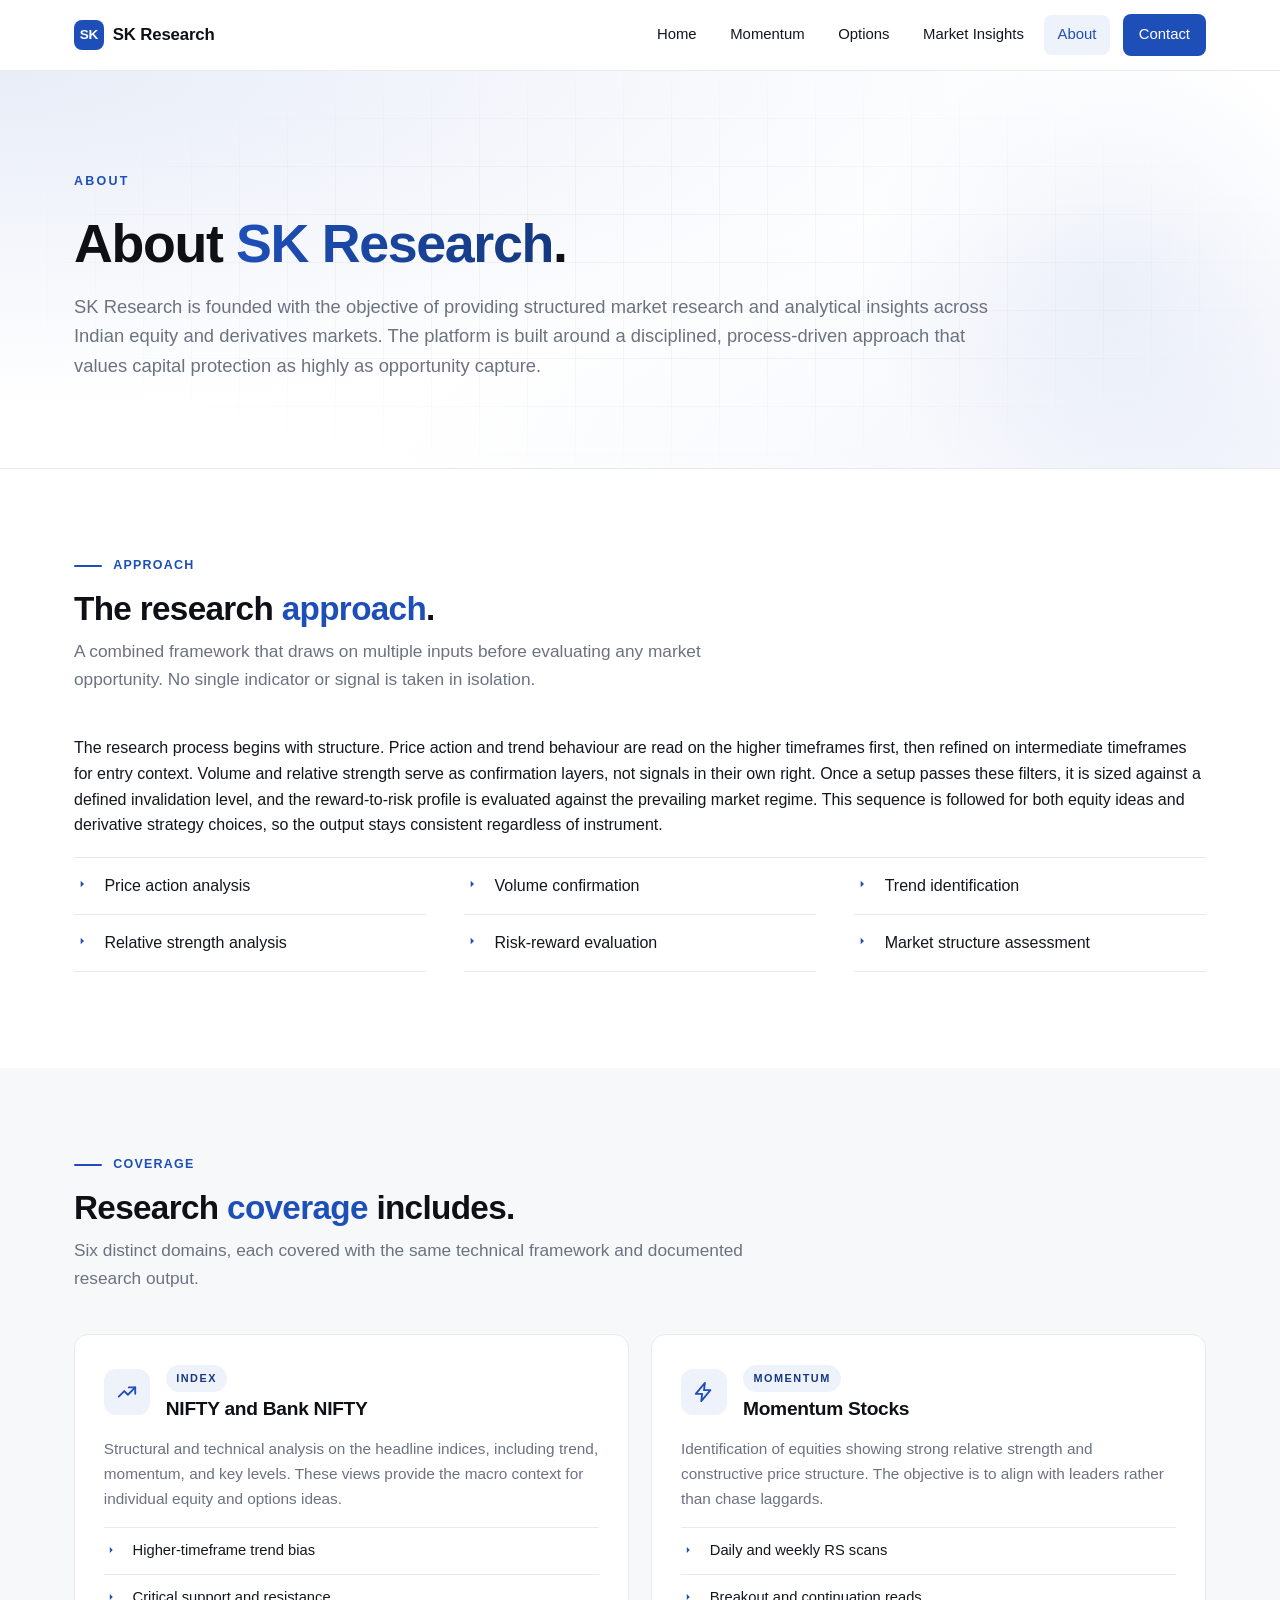
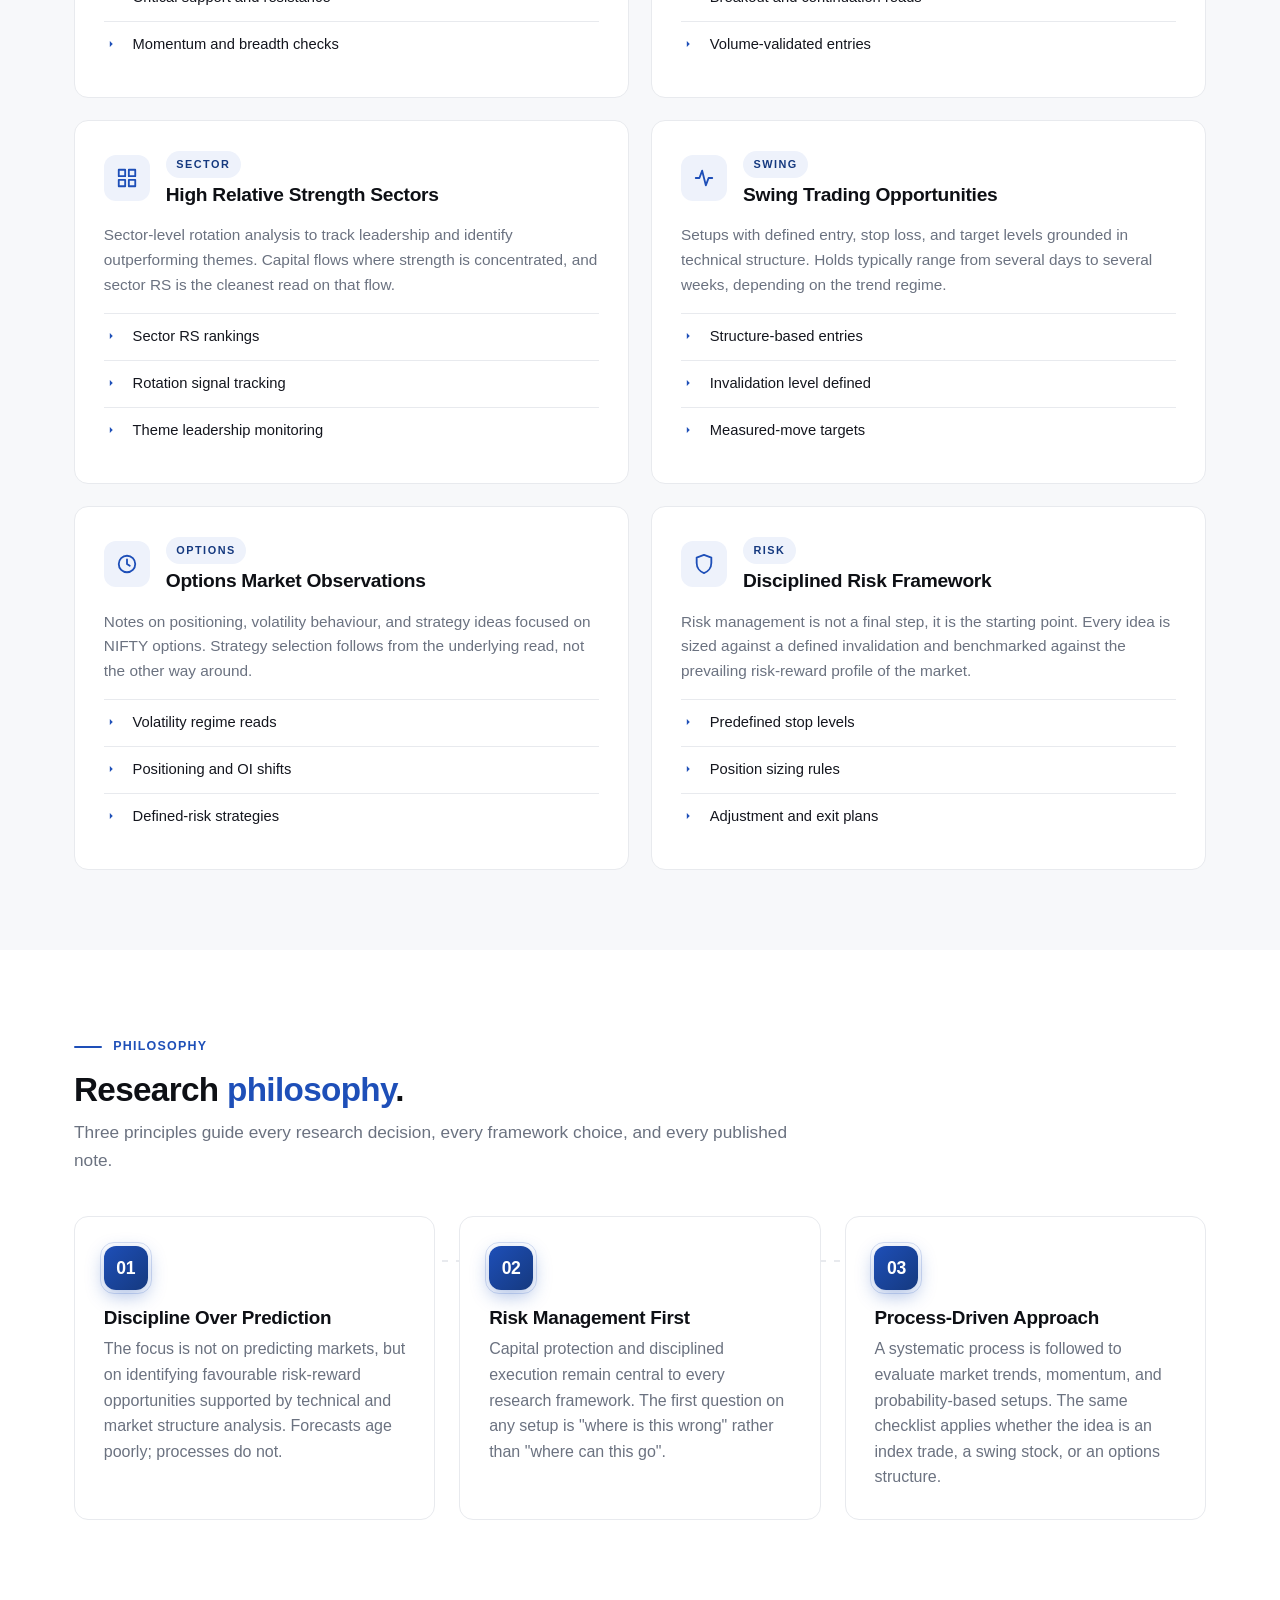
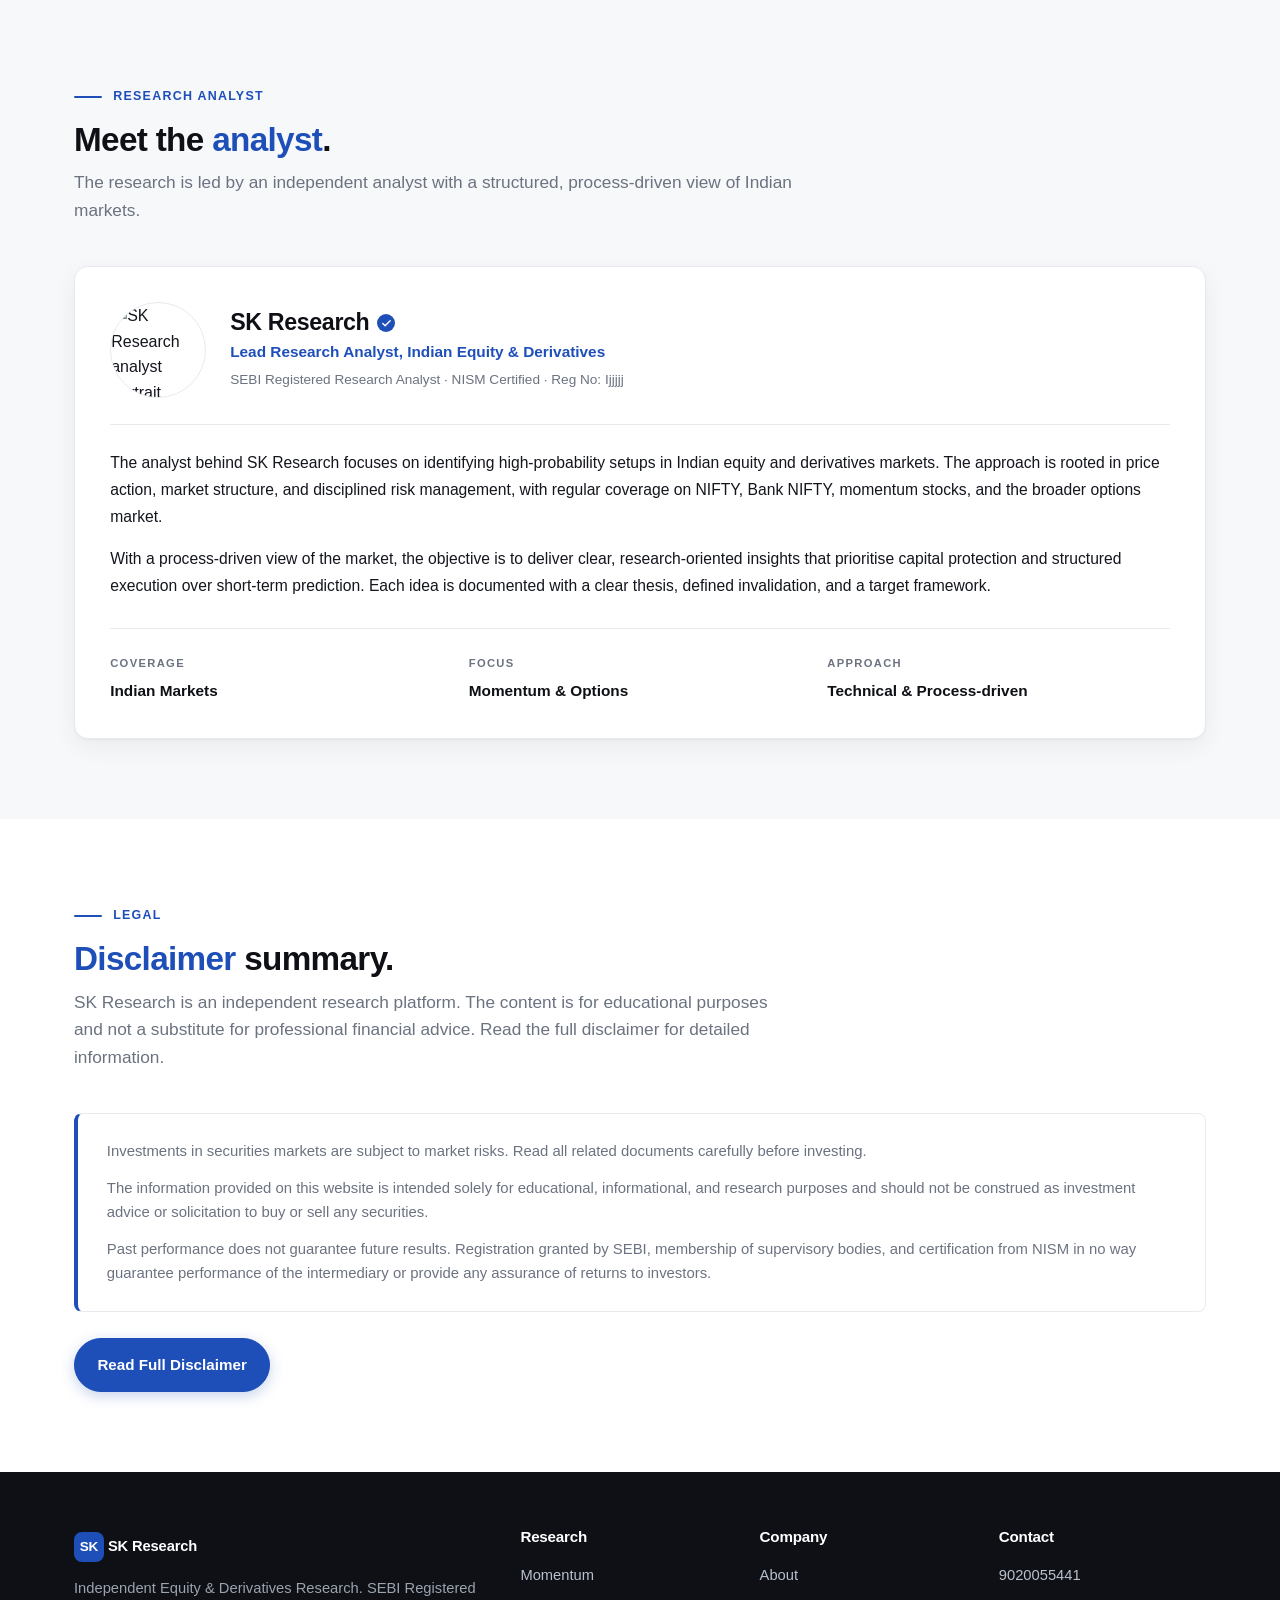
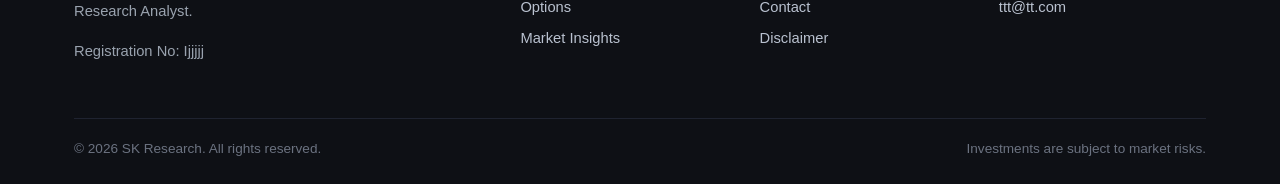
==== about/index.html @ 1b0eecc4 "skresearch" ====
<!DOCTYPE html>
<html lang="en">
<head>
<meta charset="UTF-8">
<meta name="viewport" content="width=device-width, initial-scale=1.0">
<title>About | SK Research</title>
<meta name="description" content="SK Research provides structured market research and analytical insights across Indian equity and derivatives markets.">
<link rel="icon" type="image/svg+xml" href="../favicon.svg">
<link rel="stylesheet" href="../assets/css/style.css">
</head>
<body>

<header class="site-header">
  <div class="header-inner">
    <a href="../" class="brand">
      <span class="brand-mark">SK</span>
      SK Research
    </a>
    <input type="checkbox" id="nav-toggle" class="nav-toggle" aria-hidden="true">
    <label for="nav-toggle" class="nav-toggle-btn" aria-label="Toggle menu">
      <span></span><span></span><span></span>
    </label>
    <nav class="nav">
      <a href="../">Home</a>
      <a href="../momentum/">Momentum</a>
      <a href="../options/">Options</a>
      <a href="../insights/">Market Insights</a>
      <a href="./" class="active">About</a>
      <a href="../contact/" class="nav-cta">Contact</a>
    </nav>
  </div>
</header>

<section class="hero">
  <div class="container">
    <span class="eyebrow">About</span>
    <h1>About <span class="accent">SK Research</span>.</h1>
    <p class="hero-lead">SK Research is founded with the objective of providing structured market research and analytical insights across Indian equity and derivatives markets. The platform is built around a disciplined, process-driven approach that values capital protection as highly as opportunity capture.</p>
  </div>
</section>

<section class="section">
  <div class="container">
    <div class="section-head">
      <span class="section-tag">Approach</span>
      <h2>The research <span class="text-blue">approach</span>.</h2>
      <p class="section-lead">A combined framework that draws on multiple inputs before evaluating any market opportunity. No single indicator or signal is taken in isolation.</p>
    </div>

    <p>The research process begins with structure. Price action and trend behaviour are read on the higher timeframes first, then refined on intermediate timeframes for entry context. Volume and relative strength serve as confirmation layers, not signals in their own right. Once a setup passes these filters, it is sized against a defined invalidation level, and the reward-to-risk profile is evaluated against the prevailing market regime. This sequence is followed for both equity ideas and derivative strategy choices, so the output stays consistent regardless of instrument.</p>

    <ul class="list-clean">
      <li>Price action analysis</li>
      <li>Volume confirmation</li>
      <li>Trend identification</li>
      <li>Relative strength analysis</li>
      <li>Risk-reward evaluation</li>
      <li>Market structure assessment</li>
    </ul>
  </div>
</section>

<section class="section soft">
  <div class="container">
    <div class="section-head">
      <span class="section-tag">Coverage</span>
      <h2>Research <span class="text-blue">coverage</span> includes.</h2>
      <p class="section-lead">Six distinct domains, each covered with the same technical framework and documented research output.</p>
    </div>

    <div class="grid cols-2">
      <div class="card data">
        <div class="card-head">
          <div class="card-icon">
          <svg xmlns="http://www.w3.org/2000/svg" viewBox="0 0 24 24" fill="none" stroke="currentColor" stroke-width="2" stroke-linecap="round" stroke-linejoin="round"><polyline points="3 17 9 11 13 15 21 7"/><polyline points="14 7 21 7 21 14"/></svg>
        </div>
          <div class="card-head-text">
            <span class="card-tag">Index</span>
            <h3>NIFTY and Bank NIFTY</h3>
          </div>
        </div>
        <p>Structural and technical analysis on the headline indices, including trend, momentum, and key levels. These views provide the macro context for individual equity and options ideas.</p>
        <ul class="card-points">
          <li>Higher-timeframe trend bias</li>
          <li>Critical support and resistance</li>
          <li>Momentum and breadth checks</li>
        </ul>
      </div>

      <div class="card data">
        <div class="card-head">
          <div class="card-icon">
          <svg xmlns="http://www.w3.org/2000/svg" viewBox="0 0 24 24" fill="none" stroke="currentColor" stroke-width="2" stroke-linecap="round" stroke-linejoin="round"><path d="M13 2 3 14h7l-1 8 10-12h-7z"/></svg>
        </div>
          <div class="card-head-text">
            <span class="card-tag">Momentum</span>
            <h3>Momentum Stocks</h3>
          </div>
        </div>
        <p>Identification of equities showing strong relative strength and constructive price structure. The objective is to align with leaders rather than chase laggards.</p>
        <ul class="card-points">
          <li>Daily and weekly RS scans</li>
          <li>Breakout and continuation reads</li>
          <li>Volume-validated entries</li>
        </ul>
      </div>

      <div class="card data">
        <div class="card-head">
          <div class="card-icon">
          <svg xmlns="http://www.w3.org/2000/svg" viewBox="0 0 24 24" fill="none" stroke="currentColor" stroke-width="2" stroke-linecap="round" stroke-linejoin="round"><rect x="3" y="3" width="7" height="7"/><rect x="14" y="3" width="7" height="7"/><rect x="14" y="14" width="7" height="7"/><rect x="3" y="14" width="7" height="7"/></svg>
        </div>
          <div class="card-head-text">
            <span class="card-tag">Sector</span>
            <h3>High Relative Strength Sectors</h3>
          </div>
        </div>
        <p>Sector-level rotation analysis to track leadership and identify outperforming themes. Capital flows where strength is concentrated, and sector RS is the cleanest read on that flow.</p>
        <ul class="card-points">
          <li>Sector RS rankings</li>
          <li>Rotation signal tracking</li>
          <li>Theme leadership monitoring</li>
        </ul>
      </div>

      <div class="card data">
        <div class="card-head">
          <div class="card-icon">
          <svg xmlns="http://www.w3.org/2000/svg" viewBox="0 0 24 24" fill="none" stroke="currentColor" stroke-width="2" stroke-linecap="round" stroke-linejoin="round"><path d="M3 12h4l3-8 4 16 3-8h4"/></svg>
        </div>
          <div class="card-head-text">
            <span class="card-tag">Swing</span>
            <h3>Swing Trading Opportunities</h3>
          </div>
        </div>
        <p>Setups with defined entry, stop loss, and target levels grounded in technical structure. Holds typically range from several days to several weeks, depending on the trend regime.</p>
        <ul class="card-points">
          <li>Structure-based entries</li>
          <li>Invalidation level defined</li>
          <li>Measured-move targets</li>
        </ul>
      </div>

      <div class="card data">
        <div class="card-head">
          <div class="card-icon">
          <svg xmlns="http://www.w3.org/2000/svg" viewBox="0 0 24 24" fill="none" stroke="currentColor" stroke-width="2" stroke-linecap="round" stroke-linejoin="round"><circle cx="12" cy="12" r="9"/><path d="M12 7v5l3 2"/></svg>
        </div>
          <div class="card-head-text">
            <span class="card-tag">Options</span>
            <h3>Options Market Observations</h3>
          </div>
        </div>
        <p>Notes on positioning, volatility behaviour, and strategy ideas focused on NIFTY options. Strategy selection follows from the underlying read, not the other way around.</p>
        <ul class="card-points">
          <li>Volatility regime reads</li>
          <li>Positioning and OI shifts</li>
          <li>Defined-risk strategies</li>
        </ul>
      </div>

      <div class="card data">
        <div class="card-head">
          <div class="card-icon">
          <svg xmlns="http://www.w3.org/2000/svg" viewBox="0 0 24 24" fill="none" stroke="currentColor" stroke-width="2" stroke-linecap="round" stroke-linejoin="round"><path d="M12 2 4 5v6c0 5 3.5 9.4 8 11 4.5-1.6 8-6 8-11V5z"/></svg>
        </div>
          <div class="card-head-text">
            <span class="card-tag">Risk</span>
            <h3>Disciplined Risk Framework</h3>
          </div>
        </div>
        <p>Risk management is not a final step, it is the starting point. Every idea is sized against a defined invalidation and benchmarked against the prevailing risk-reward profile of the market.</p>
        <ul class="card-points">
          <li>Predefined stop levels</li>
          <li>Position sizing rules</li>
          <li>Adjustment and exit plans</li>
        </ul>
      </div>
    </div>
  </div>
</section>

<section class="section">
  <div class="container">
    <div class="section-head">
      <span class="section-tag">Philosophy</span>
      <h2>Research <span class="text-blue">philosophy</span>.</h2>
      <p class="section-lead">Three principles guide every research decision, every framework choice, and every published note.</p>
    </div>

    <div class="steps">
      <div class="step">
        <div class="step-num">01</div>
        <h3>Discipline Over Prediction</h3>
        <p>The focus is not on predicting markets, but on identifying favourable risk-reward opportunities supported by technical and market structure analysis. Forecasts age poorly; processes do not.</p>
      </div>
      <div class="step">
        <div class="step-num">02</div>
        <h3>Risk Management First</h3>
        <p>Capital protection and disciplined execution remain central to every research framework. The first question on any setup is "where is this wrong" rather than "where can this go".</p>
      </div>
      <div class="step">
        <div class="step-num">03</div>
        <h3>Process-Driven Approach</h3>
        <p>A systematic process is followed to evaluate market trends, momentum, and probability-based setups. The same checklist applies whether the idea is an index trade, a swing stock, or an options structure.</p>
      </div>
    </div>
  </div>
</section>

<section class="section soft">
  <div class="container">
    <div class="section-head">
      <span class="section-tag">Research Analyst</span>
      <h2>Meet the <span class="text-blue">analyst</span>.</h2>
      <p class="section-lead">The research is led by an independent analyst with a structured, process-driven view of Indian markets.</p>
    </div>

    <div class="analyst-card">
      <header class="analyst-header">
        <div class="analyst-photo">
          <img src="https://images.unsplash.com/photo-1507003211169-0a1dd7228f2d?w=300&q=80&auto=format" alt="SK Research analyst portrait" loading="lazy">
        </div>
        <div class="analyst-intro">
          <div class="analyst-name">
            <h2>SK Research</h2>
            <span class="verify-check" title="SEBI Registered Research Analyst">
              <svg xmlns="http://www.w3.org/2000/svg" viewBox="0 0 24 24" fill="none" stroke="currentColor" stroke-width="3" stroke-linecap="round" stroke-linejoin="round"><polyline points="20 6 9 17 4 12"/></svg>
            </span>
          </div>
          <p class="analyst-title">Lead Research Analyst, Indian Equity &amp; Derivatives</p>
          <p class="analyst-credential">SEBI Registered Research Analyst &middot; NISM Certified &middot; Reg No: Ijjjjj</p>
        </div>
      </header>

      <div class="analyst-body">
        <p class="analyst-bio">The analyst behind SK Research focuses on identifying high-probability setups in Indian equity and derivatives markets. The approach is rooted in price action, market structure, and disciplined risk management, with regular coverage on NIFTY, Bank NIFTY, momentum stocks, and the broader options market.</p>
        <p class="analyst-bio">With a process-driven view of the market, the objective is to deliver clear, research-oriented insights that prioritise capital protection and structured execution over short-term prediction. Each idea is documented with a clear thesis, defined invalidation, and a target framework.</p>
      </div>

      <footer class="analyst-meta">
        <div class="meta-item">
          <span class="meta-label">Coverage</span>
          <span class="meta-value">Indian Markets</span>
        </div>
        <div class="meta-item">
          <span class="meta-label">Focus</span>
          <span class="meta-value">Momentum &amp; Options</span>
        </div>
        <div class="meta-item">
          <span class="meta-label">Approach</span>
          <span class="meta-value">Technical &amp; Process-driven</span>
        </div>
      </footer>
    </div>
  </div>
</section>

<section class="section">
  <div class="container">
    <div class="section-head">
      <span class="section-tag">Legal</span>
      <h2><span class="text-blue">Disclaimer</span> summary.</h2>
      <p class="section-lead">SK Research is an independent research platform. The content is for educational purposes and not a substitute for professional financial advice. Read the full disclaimer for detailed information.</p>
    </div>
    <div class="disclaimer">
      <p>Investments in securities markets are subject to market risks. Read all related documents carefully before investing.</p>
      <p>The information provided on this website is intended solely for educational, informational, and research purposes and should not be construed as investment advice or solicitation to buy or sell any securities.</p>
      <p>Past performance does not guarantee future results. Registration granted by SEBI, membership of supervisory bodies, and certification from NISM in no way guarantee performance of the intermediary or provide any assurance of returns to investors.</p>
    </div>
    <div class="btn-row">
      <a href="../disclaimer/" class="btn">Read Full Disclaimer</a>
    </div>
  </div>
</section>

<footer class="site-footer">
  <div class="container">
    <div class="footer-grid">
      <div class="footer-brand">
        <a href="../" class="brand">
          <span class="brand-mark">SK</span>
          SK Research
        </a>
        <p>Independent Equity &amp; Derivatives Research. SEBI Registered Research Analyst.</p>
        <p>Registration No: Ijjjjj</p>
      </div>
      <div>
        <h4>Research</h4>
        <a href="../momentum/">Momentum</a>
        <a href="../options/">Options</a>
        <a href="../insights/">Market Insights</a>
      </div>
      <div>
        <h4>Company</h4>
        <a href="./">About</a>
        <a href="../contact/">Contact</a>
        <a href="../disclaimer/">Disclaimer</a>
      </div>
      <div>
        <h4>Contact</h4>
        <a href="tel:9020055441">9020055441</a>
        <a href="mailto:ttt@tt.com">ttt@tt.com</a>
      </div>
    </div>
    <div class="footer-bottom">
      <span>&copy; 2026 SK Research. All rights reserved.</span>
      <span>Investments are subject to market risks.</span>
    </div>
  </div>
</footer>

</body>
</html>
---- assets/css/style.css ----
:root {
  --blue: #1e4fb8;
  --blue-dark: #15397f;
  --blue-soft: #eef2fb;
  --black: #0e1015;
  --ink: #14161e;
  --muted: #6b7280;
  --line: #e8eaee;
  --bg: #ffffff;
  --bg-soft: #f7f8fa;
  --radius: 14px;
  --radius-sm: 8px;
  --shadow: 0 1px 2px rgba(14, 16, 21, 0.04), 0 8px 24px rgba(14, 16, 21, 0.06);
  --shadow-lift: 0 1px 2px rgba(14, 16, 21, 0.06), 0 16px 40px rgba(14, 16, 21, 0.10);
  --container: 1180px;
}

* { box-sizing: border-box; }

html, body { margin: 0; padding: 0; }

body {
  font-family: "Inter", -apple-system, BlinkMacSystemFont, "Segoe UI", Roboto, Arial, sans-serif;
  font-size: 16px;
  line-height: 1.6;
  color: var(--ink);
  background: var(--bg);
  -webkit-font-smoothing: antialiased;
  text-rendering: optimizeLegibility;
  overflow-x: hidden;
}

a { color: var(--blue); text-decoration: none; }
a:hover { color: var(--blue-dark); }

img { max-width: 100%; display: block; }

h1, h2, h3, h4 {
  color: var(--black);
  font-weight: 700;
  letter-spacing: -0.015em;
  line-height: 1.2;
  margin: 0 0 0.6rem 0;
}

h1 { font-size: clamp(2rem, 4.2vw, 3.4rem); letter-spacing: -0.025em; }
h2 { font-size: clamp(1.5rem, 2.6vw, 2.1rem); letter-spacing: -0.02em; }
h3 { font-size: 1.15rem; }
p { margin: 0 0 1rem 0; color: var(--ink); }

.container {
  max-width: var(--container);
  margin: 0 auto;
  padding: 0 1.5rem;
}

.text-muted { color: var(--muted); }
.text-blue { color: var(--blue); }

/* Header */
.site-header {
  position: sticky;
  top: 0;
  z-index: 50;
  background: rgba(255, 255, 255, 0.85);
  backdrop-filter: saturate(180%) blur(12px);
  -webkit-backdrop-filter: saturate(180%) blur(12px);
  border-bottom: 1px solid var(--line);
}

.header-inner {
  display: flex;
  align-items: center;
  justify-content: space-between;
  padding: 0.9rem 1.5rem;
  max-width: var(--container);
  margin: 0 auto;
  gap: 1rem;
}

.brand {
  display: inline-flex;
  align-items: center;
  gap: 0.55rem;
  color: var(--black);
  font-weight: 700;
  font-size: 1.05rem;
  letter-spacing: -0.01em;
}

.brand-mark {
  width: 30px;
  height: 30px;
  border-radius: 8px;
  background: var(--blue);
  color: #fff;
  font-weight: 800;
  display: inline-flex;
  align-items: center;
  justify-content: center;
  font-size: 0.85rem;
}

.nav {
  display: flex;
  gap: 0.4rem;
  align-items: center;
  flex-wrap: wrap;
}

/* Mobile nav toggle (hidden on desktop) */
.nav-toggle {
  position: absolute;
  opacity: 0;
  pointer-events: none;
  width: 0;
  height: 0;
}

.nav-toggle-btn {
  display: none;
  flex-direction: column;
  justify-content: center;
  gap: 5px;
  padding: 0.55rem;
  cursor: pointer;
  border-radius: 8px;
  transition: background 0.15s ease;
}

.nav-toggle-btn:hover { background: var(--bg-soft); }

.nav-toggle-btn span {
  width: 22px;
  height: 2px;
  background: var(--black);
  border-radius: 2px;
  transition: transform 0.25s ease, opacity 0.2s ease;
  transform-origin: center;
  display: block;
}

.nav a {
  color: var(--ink);
  font-size: 0.93rem;
  font-weight: 500;
  padding: 0.5rem 0.85rem;
  border-radius: 8px;
  transition: background 0.15s ease;
}

.nav a:hover { background: var(--bg-soft); color: var(--black); }
.nav a.active { color: var(--blue); background: var(--blue-soft); }

.nav-cta {
  margin-left: 0.4rem;
  background: var(--blue) !important;
  color: #fff !important;
  padding: 0.55rem 1rem !important;
  font-weight: 600;
}
.nav-cta:hover { background: var(--blue-dark) !important; }

/* Buttons */
.btn {
  display: inline-flex;
  align-items: center;
  gap: 0.5rem;
  padding: 0.85rem 1.4rem;
  background: var(--blue);
  color: #fff;
  border-radius: 999px;
  font-weight: 600;
  font-size: 0.95rem;
  border: 1px solid var(--blue);
  transition: transform 0.12s ease, background 0.15s ease, box-shadow 0.2s ease;
  box-shadow: 0 4px 14px rgba(30, 79, 184, 0.25);
}
.btn:hover {
  background: var(--blue-dark);
  color: #fff;
  transform: translateY(-1px);
  box-shadow: 0 8px 22px rgba(30, 79, 184, 0.35);
}

.btn.ghost {
  background: transparent;
  color: var(--ink);
  border: 1px solid var(--line);
  box-shadow: none;
}
.btn.ghost:hover { background: var(--bg-soft); color: var(--black); border-color: #c9cfda; }

.btn.dark {
  background: var(--black);
  border-color: var(--black);
  color: #fff;
  box-shadow: 0 4px 14px rgba(14, 16, 21, 0.2);
}
.btn.dark:hover { background: var(--ink); }

.btn-row {
  display: flex;
  gap: 0.75rem;
  flex-wrap: wrap;
  margin-top: 1.6rem;
}

/* Hero */
.hero {
  position: relative;
  padding: 6rem 0 4.5rem 0;
  background:
    radial-gradient(ellipse at top left, rgba(30, 79, 184, 0.10), transparent 60%),
    radial-gradient(ellipse at bottom right, rgba(30, 79, 184, 0.06), transparent 50%),
    #ffffff;
  border-bottom: 1px solid var(--line);
  overflow: hidden;
}

.hero::before {
  content: "";
  position: absolute;
  inset: 0;
  background-image:
    linear-gradient(rgba(14, 16, 21, 0.04) 1px, transparent 1px),
    linear-gradient(90deg, rgba(14, 16, 21, 0.04) 1px, transparent 1px);
  background-size: 48px 48px;
  background-position: -1px -1px;
  mask-image: radial-gradient(ellipse at center, #000 30%, transparent 75%);
  -webkit-mask-image: radial-gradient(ellipse at center, #000 30%, transparent 75%);
  pointer-events: none;
}

.hero > .container { position: relative; z-index: 1; }

.hero h1 .accent {
  background: linear-gradient(90deg, var(--blue) 0%, var(--blue-dark) 100%);
  -webkit-background-clip: text;
  background-clip: text;
  -webkit-text-fill-color: transparent;
  color: var(--blue);
}

.hero .eyebrow {
  display: inline-block;
  color: var(--blue);
  font-size: 0.78rem;
  font-weight: 700;
  letter-spacing: 0.18em;
  text-transform: uppercase;
  margin-bottom: 1.2rem;
}

.hero h1 {
  max-width: 1100px;
}

.hero h1 .accent {
  color: var(--blue);
}

.hero-lead {
  font-size: 1.15rem;
  color: var(--muted);
  max-width: 920px;
  margin-top: 1rem;
}

/* Stat strip */
.stat-strip {
  display: grid;
  grid-template-columns: repeat(auto-fit, minmax(180px, 1fr));
  gap: 0;
  margin-top: 3.2rem;
  background: #fff;
  border: 1px solid var(--line);
  border-radius: var(--radius);
  box-shadow: var(--shadow);
  overflow: hidden;
}

.stat-item {
  padding: 1.6rem 1.8rem;
  border-right: 1px solid var(--line);
  position: relative;
}

.stat-item:last-child { border-right: none; }

.stat-item .stat-icon {
  width: 38px;
  height: 38px;
  border-radius: 10px;
  background: var(--blue-soft);
  color: var(--blue);
  display: inline-flex;
  align-items: center;
  justify-content: center;
  margin-bottom: 0.9rem;
}

.stat-item .stat-icon svg { width: 20px; height: 20px; }

.stat-item .stat-value {
  font-size: 1.55rem;
  font-weight: 800;
  color: var(--black);
  letter-spacing: -0.02em;
  line-height: 1;
}

.stat-item .stat-label {
  font-size: 0.85rem;
  color: var(--muted);
  margin-top: 0.4rem;
}

/* Sections */
.section { padding: 5rem 0; }
.section.soft { background: var(--bg-soft); }
.section.dark {
  background: var(--black);
  color: #d8dde6;
}
.section.dark h1,
.section.dark h2,
.section.dark h3 { color: #fff; }
.section.dark p { color: #b9c1cf; }

.section-head {
  max-width: 720px;
  margin-bottom: 2.6rem;
}

.section-tag {
  display: inline-flex;
  align-items: center;
  gap: 0.7rem;
  font-size: 0.78rem;
  font-weight: 700;
  letter-spacing: 0.1em;
  text-transform: uppercase;
  color: var(--blue);
  margin-bottom: 0.8rem;
}

.section-tag::before {
  content: "";
  display: inline-block;
  width: 28px;
  height: 2px;
  background: var(--blue);
  border-radius: 2px;
}

.section-lead {
  font-size: 1.08rem;
  color: var(--muted);
}

/* Grid */
.grid { display: grid; gap: 1.4rem; }
.grid.cols-2 { grid-template-columns: repeat(2, 1fr); }
.grid.cols-3 { grid-template-columns: repeat(3, 1fr); }

@media (max-width: 860px) {
  .grid.cols-2,
  .grid.cols-3 { grid-template-columns: repeat(2, 1fr); }
}

@media (max-width: 580px) {
  .grid.cols-2,
  .grid.cols-3 { grid-template-columns: 1fr; }
}

/* Bento layout */
.bento {
  display: grid;
  grid-template-columns: repeat(6, 1fr);
  gap: 1.2rem;
}

.bento > .card { margin: 0; }

.bento .b-wide { grid-column: span 4; }
.bento .b-tall { grid-column: span 2; }
.bento .b-half { grid-column: span 3; }
.bento .b-third { grid-column: span 2; }

.bento .b-feature {
  grid-column: span 4;
  grid-row: span 2;
  background: linear-gradient(135deg, var(--black) 0%, #1a1f2e 100%);
  color: #fff;
  border-color: var(--black);
  padding: 2.2rem;
  display: flex;
  flex-direction: column;
  justify-content: space-between;
  min-height: 320px;
  position: relative;
  overflow: hidden;
}

.bento .b-feature::before {
  content: "";
  position: absolute;
  inset: 0;
  background-image:
    radial-gradient(rgba(110, 160, 245, 0.35) 1px, transparent 1px);
  background-size: 20px 20px;
  mask-image: radial-gradient(ellipse at 80% 20%, #000 0%, transparent 60%);
  -webkit-mask-image: radial-gradient(ellipse at 80% 20%, #000 0%, transparent 60%);
  opacity: 0.5;
}

.bento .b-feature > * { position: relative; z-index: 1; }
.bento .b-feature h3 { color: #fff; font-size: 1.8rem; line-height: 1.2; }
.bento .b-feature p { color: #b9c1cf; font-size: 1.02rem; }

.bento .b-feature .feature-eyebrow {
  display: inline-block;
  color: #6ea0f5;
  font-size: 0.75rem;
  font-weight: 700;
  letter-spacing: 0.18em;
  text-transform: uppercase;
  margin-bottom: 1rem;
}

.bento .b-feature .feature-stat {
  font-size: 3rem;
  font-weight: 800;
  letter-spacing: -0.03em;
  color: #fff;
  line-height: 1;
  margin-bottom: 0.4rem;
}

.bento .b-feature .feature-stat .accent { color: #6ea0f5; }

/* Card */
.card {
  background: #fff;
  border: 1px solid var(--line);
  border-radius: var(--radius);
  padding: 1.8rem;
  transition: transform 0.2s ease, box-shadow 0.25s ease, border-color 0.2s ease;
  position: relative;
  overflow: hidden;
}

.card:hover {
  transform: translateY(-3px);
  box-shadow: var(--shadow-lift);
  border-color: #d6dbe6;
}

.card h3 { margin-bottom: 0.4rem; }
.card p { color: var(--muted); margin: 0; font-size: 0.96rem; }

/* Data card (no image) */
.card.data {
  display: flex;
  flex-direction: column;
  padding: 1.8rem;
  position: relative;
  transition: transform 0.25s ease, box-shadow 0.3s ease, border-color 0.25s ease;
}

.card.data::before {
  content: "";
  position: absolute;
  top: 0;
  left: 0;
  width: 100%;
  height: 3px;
  background: linear-gradient(90deg, var(--blue), var(--blue-dark));
  transform: scaleX(0);
  transform-origin: left center;
  transition: transform 0.35s cubic-bezier(0.4, 0, 0.2, 1);
  border-radius: var(--radius) var(--radius) 0 0;
}

.card.data:hover {
  transform: translateY(-4px);
  box-shadow: 0 12px 32px rgba(14, 16, 21, 0.08);
  border-color: rgba(30, 79, 184, 0.25);
}

.card.data:hover::before { transform: scaleX(1); }

.card.data .card-head {
  display: flex;
  align-items: center;
  gap: 1rem;
  margin-bottom: 1.1rem;
}

.card.data .card-head .card-icon {
  margin-bottom: 0 !important;
  margin-top: 0;
}

.card.data .card-head-text {
  flex: 1;
  min-width: 0;
}

.card.data .card-head-text .card-tag {
  margin: 0 0 0.3rem 0;
}

.card.data .card-head-text h3 {
  margin: 0;
}

.card.data .card-icon {
  width: 46px;
  height: 46px;
  border-radius: 12px;
  background: var(--blue-soft);
  color: var(--blue);
  display: inline-flex;
  align-items: center;
  justify-content: center;
  margin-bottom: 0;
  position: relative;
  flex-shrink: 0;
  transition: background 0.25s ease, color 0.25s ease, transform 0.3s ease;
}

.card.data:hover .card-icon {
  background: var(--blue);
  color: #ffffff;
  transform: scale(1.05) rotate(-3deg);
}

.card.data .card-icon svg { width: 22px; height: 22px; }

.card.data .card-tag {
  display: inline-block;
  align-self: flex-start;
  background: var(--blue-soft);
  color: var(--blue-dark);
  font-size: 0.68rem;
  font-weight: 700;
  letter-spacing: 0.14em;
  text-transform: uppercase;
  padding: 0.3rem 0.65rem;
  border-radius: 999px;
  margin-bottom: 0.7rem;
}

.card.data h3 {
  font-size: 1.2rem;
  margin-bottom: 0.5rem;
  color: var(--black);
}

.card.data > p {
  color: var(--muted);
  font-size: 0.96rem;
  margin: 0 0 1rem 0;
}

.card.data .card-points {
  list-style: none;
  padding: 0;
  margin: auto 0 0 0;
  border-top: 1px solid var(--line);
}

.card.data .card-points li {
  padding: 0.7rem 0 0.7rem 1.8rem;
  position: relative;
  color: var(--ink);
  font-size: 0.92rem;
  border-bottom: 1px solid var(--line);
}

.card.data .card-points li:last-child { border-bottom: none; }

.card.data .card-points li::before {
  content: "";
  position: absolute;
  left: 0;
  top: 0.95rem;
  width: 14px;
  height: 14px;
  background: var(--blue);
  -webkit-mask: url("data:image/svg+xml;utf8,<svg xmlns='http://www.w3.org/2000/svg' viewBox='0 0 24 24'><path fill='black' d='M10 17V7l5 5z'/></svg>") center/contain no-repeat;
  mask: url("data:image/svg+xml;utf8,<svg xmlns='http://www.w3.org/2000/svg' viewBox='0 0 24 24'><path fill='black' d='M10 17V7l5 5z'/></svg>") center/contain no-repeat;
}

/* Info panel (replaces hero feature image) */
.info-panel {
  background: var(--black);
  color: #fff;
  border-radius: var(--radius);
  padding: 2.2rem;
  position: relative;
  overflow: hidden;
}

.info-panel::before {
  content: "";
  position: absolute;
  inset: 0;
  background-image: radial-gradient(rgba(110, 160, 245, 0.25) 1px, transparent 1px);
  background-size: 20px 20px;
  mask-image: radial-gradient(circle at 90% 10%, #000 0%, transparent 65%);
  -webkit-mask-image: radial-gradient(circle at 90% 10%, #000 0%, transparent 65%);
  opacity: 0.6;
  pointer-events: none;
}

.info-panel > * { position: relative; z-index: 1; }

.info-panel .info-eyebrow {
  display: inline-block;
  color: #6ea0f5;
  font-size: 0.75rem;
  font-weight: 700;
  letter-spacing: 0.18em;
  text-transform: uppercase;
  margin-bottom: 1.2rem;
}

.info-panel h3 { color: #fff; font-size: 1.4rem; margin-bottom: 1rem; line-height: 1.3; }

.info-panel .info-stats {
  display: grid;
  grid-template-columns: 1fr 1fr;
  gap: 1.2rem;
  margin-top: 1.6rem;
  padding-top: 1.6rem;
  border-top: 1px solid rgba(255, 255, 255, 0.12);
}

.info-panel .info-stats .info-stat-value {
  font-size: 1.8rem;
  font-weight: 800;
  color: #fff;
  letter-spacing: -0.02em;
  line-height: 1;
  margin-bottom: 0.4rem;
}

.info-panel .info-stats .info-stat-value .accent { color: #6ea0f5; }

.info-panel .info-stats .info-stat-label {
  font-size: 0.85rem;
  color: #9aa6b8;
}

/* Media card: image header + body */
.card.media {
  padding: 0;
  display: flex;
  flex-direction: column;
  position: relative;
}

.card.media::after {
  content: "";
  position: absolute;
  left: 0;
  right: 0;
  bottom: 0;
  height: 3px;
  background: var(--blue);
  transform: scaleX(0);
  transform-origin: left center;
  transition: transform 0.35s cubic-bezier(0.2, 0.8, 0.2, 1);
}

.card.media:hover::after { transform: scaleX(1); }

.card.media .card-image {
  position: relative;
  aspect-ratio: 16/10;
  overflow: hidden;
  background: var(--bg-soft);
}

.card.media .card-image img {
  width: 100%;
  height: 100%;
  object-fit: cover;
  transition: transform 0.7s cubic-bezier(0.2, 0.8, 0.2, 1);
  display: block;
}

.card.media:hover .card-image img { transform: scale(1.06); }

.card.media .card-image::after {
  content: "";
  position: absolute;
  inset: 0;
  background:
    linear-gradient(180deg, rgba(14, 16, 21, 0) 40%, rgba(14, 16, 21, 0.55) 100%),
    linear-gradient(135deg, rgba(30, 79, 184, 0.18) 0%, transparent 60%);
  pointer-events: none;
}

.card.media .card-image .corner-tag {
  position: absolute;
  top: 1rem;
  left: 1rem;
  z-index: 2;
  background: #ffffff;
  color: var(--blue-dark);
  font-size: 0.68rem;
  font-weight: 700;
  letter-spacing: 0.12em;
  text-transform: uppercase;
  padding: 0.35rem 0.7rem;
  border-radius: 999px;
  box-shadow: 0 4px 14px rgba(14, 16, 21, 0.18);
}

.card.media .card-body {
  padding: 1.6rem 1.7rem 1.8rem 1.7rem;
  display: flex;
  flex-direction: column;
  gap: 0.5rem;
  flex-grow: 1;
}

.card.media .card-body h3 {
  margin-bottom: 0.2rem;
  font-size: 1.18rem;
}

.card.media .card-body .read-link {
  display: inline-flex;
  align-items: center;
  gap: 0.4rem;
  margin-top: auto;
  padding-top: 0.6rem;
  color: var(--blue);
  font-weight: 600;
  font-size: 0.88rem;
  letter-spacing: 0.02em;
}

.card.media .card-body .read-link::after {
  content: "→";
  transition: transform 0.25s ease;
}

.card.media:hover .card-body .read-link::after { transform: translateX(4px); }

/* Analyst card (new design) */
.analyst-card {
  background: #ffffff;
  border: 1px solid var(--line);
  border-radius: var(--radius);
  padding: 2.2rem;
  box-shadow: var(--shadow);
}

.analyst-header {
  display: flex;
  align-items: center;
  gap: 1.5rem;
  padding-bottom: 1.6rem;
  margin-bottom: 1.6rem;
  border-bottom: 1px solid var(--line);
}

.analyst-photo {
  width: 96px;
  height: 96px;
  border-radius: 50%;
  overflow: hidden;
  border: 1px solid var(--line);
  flex-shrink: 0;
}

.analyst-photo img {
  width: 100%;
  height: 100%;
  object-fit: cover;
  display: block;
}

.analyst-intro {
  flex: 1;
  min-width: 0;
}

.analyst-name {
  display: inline-flex;
  align-items: center;
  gap: 0.5rem;
  margin: 0 0 0.2rem 0;
}

.analyst-name h2 {
  font-size: 1.45rem;
  color: var(--black);
  margin: 0;
  letter-spacing: -0.015em;
  line-height: 1.2;
}

.analyst-name .verify-check {
  width: 18px;
  height: 18px;
  background: var(--blue);
  color: #fff;
  border-radius: 50%;
  display: inline-flex;
  align-items: center;
  justify-content: center;
  flex-shrink: 0;
}

.analyst-name .verify-check svg { width: 11px; height: 11px; }

.analyst-title {
  color: var(--blue);
  font-weight: 600;
  font-size: 0.96rem;
  margin: 0 0 0.25rem 0;
}

.analyst-credential {
  color: var(--muted);
  font-size: 0.85rem;
  margin: 0;
}

.analyst-body .analyst-bio {
  color: var(--ink);
  font-size: 0.98rem;
  line-height: 1.7;
  margin: 0 0 1rem 0;
}

.analyst-body .analyst-bio:last-child { margin-bottom: 0; }

.analyst-meta {
  display: grid;
  grid-template-columns: repeat(3, 1fr);
  gap: 1rem;
  margin-top: 1.8rem;
  padding-top: 1.6rem;
  border-top: 1px solid var(--line);
}

.analyst-meta .meta-item {
  display: flex;
  flex-direction: column;
}

.analyst-meta .meta-label {
  font-size: 0.7rem;
  color: var(--muted);
  text-transform: uppercase;
  letter-spacing: 0.12em;
  font-weight: 700;
  margin-bottom: 0.35rem;
}

.analyst-meta .meta-value {
  font-size: 0.96rem;
  color: var(--black);
  font-weight: 600;
}

/* Legacy profile card (kept for compatibility) */
.profile-card {
  display: grid;
  grid-template-columns: 280px 1fr;
  gap: 2.4rem;
  align-items: start;
  background: #ffffff;
  border: 1px solid var(--line);
  border-radius: var(--radius);
  padding: 2.2rem;
  box-shadow: var(--shadow);
}

.profile-photo {
  position: relative;
  aspect-ratio: 1/1;
  border-radius: var(--radius);
  overflow: hidden;
  background: var(--bg-soft);
  border: 1px solid var(--line);
}

.profile-photo img {
  width: 100%;
  height: 100%;
  object-fit: cover;
  display: block;
}

.profile-photo::after {
  content: "";
  position: absolute;
  inset: 0;
  background: linear-gradient(160deg, rgba(30, 79, 184, 0.06) 0%, transparent 60%);
  pointer-events: none;
}

.profile-content .profile-role {
  display: inline-block;
  color: var(--blue);
  font-size: 0.78rem;
  font-weight: 700;
  letter-spacing: 0.14em;
  text-transform: uppercase;
  margin-bottom: 0.7rem;
}

.profile-content h2 {
  font-size: 1.9rem;
  margin-bottom: 0.3rem;
}

.profile-title {
  color: var(--muted);
  font-size: 1rem;
  margin-bottom: 1.1rem;
}

.profile-meta {
  display: flex;
  flex-wrap: wrap;
  gap: 0.6rem;
  margin: 1.2rem 0 1.4rem 0;
}

.profile-meta-item {
  display: inline-flex;
  align-items: center;
  gap: 0.5rem;
  padding: 0.5rem 0.85rem;
  background: var(--blue-soft);
  color: var(--blue-dark);
  border-radius: 999px;
  font-size: 0.85rem;
  font-weight: 600;
}

.profile-meta-item .dot {
  width: 6px;
  height: 6px;
  background: var(--blue);
  border-radius: 50%;
}

.profile-credentials {
  border-top: 1px solid var(--line);
  padding-top: 1.2rem;
  display: grid;
  grid-template-columns: repeat(auto-fit, minmax(180px, 1fr));
  gap: 1rem;
}

.profile-credentials .cred-label {
  font-size: 0.75rem;
  color: var(--muted);
  text-transform: uppercase;
  letter-spacing: 0.1em;
  font-weight: 600;
  margin-bottom: 0.2rem;
}

.profile-credentials .cred-value {
  font-size: 0.95rem;
  color: var(--black);
  font-weight: 600;
}

.card.dark {
  background: var(--black);
  border-color: var(--ink);
}
.card.dark h3 { color: #fff; }
.card.dark p { color: #9aa3af; }

/* Hero with side image */
.hero-split {
  display: grid;
  grid-template-columns: 1.15fr 1fr;
  gap: 3rem;
  align-items: center;
}

.hero-figure {
  position: relative;
  aspect-ratio: 4/3;
  border-radius: var(--radius);
  overflow: hidden;
  box-shadow: var(--shadow-lift);
  border: 1px solid var(--line);
}

.hero-figure img {
  width: 100%;
  height: 100%;
  object-fit: cover;
  display: block;
}

.hero-figure::after {
  content: "";
  position: absolute;
  inset: 0;
  background: linear-gradient(160deg, rgba(30, 79, 184, 0.15) 0%, transparent 50%);
  pointer-events: none;
}

/* Pillar / Feature row */
.pillar-grid {
  display: grid;
  grid-template-columns: repeat(auto-fit, minmax(280px, 1fr));
  gap: 1.6rem;
}

.pillar {
  padding: 1.4rem 0 1.4rem 1.4rem;
  border-left: 3px solid var(--blue);
}

.pillar h3 { margin-bottom: 0.3rem; }
.pillar p { color: var(--muted); margin: 0; }

/* Numbered process steps */
.steps {
  display: grid;
  grid-template-columns: repeat(auto-fit, minmax(260px, 1fr));
  gap: 1.5rem;
  position: relative;
}

.steps::before {
  content: "";
  position: absolute;
  top: 44px;
  left: 14%;
  right: 14%;
  height: 2px;
  background-image: repeating-linear-gradient(90deg, var(--line) 0, var(--line) 6px, transparent 6px, transparent 14px);
  z-index: 0;
  pointer-events: none;
}

.step {
  position: relative;
  z-index: 1;
  padding: 1.8rem;
  background: #fff;
  border: 1px solid var(--line);
  border-radius: var(--radius);
  transition: transform 0.2s ease, box-shadow 0.25s ease, border-color 0.2s ease;
}

.step:hover {
  transform: translateY(-3px);
  box-shadow: var(--shadow-lift);
  border-color: rgba(30, 79, 184, 0.25);
}

.step .step-num {
  display: inline-flex;
  align-items: center;
  justify-content: center;
  width: 44px;
  height: 44px;
  border-radius: 12px;
  background: linear-gradient(135deg, var(--blue) 0%, var(--blue-dark) 100%);
  color: #fff;
  font-weight: 800;
  font-size: 1.1rem;
  margin-bottom: 1.1rem;
  position: relative;
  letter-spacing: -0.02em;
  box-shadow: 0 6px 18px rgba(30, 79, 184, 0.35);
}

.step .step-num::after {
  content: "";
  position: absolute;
  inset: -4px;
  border-radius: 14px;
  border: 1px solid rgba(30, 79, 184, 0.18);
  pointer-events: none;
}

@media (max-width: 860px) {
  .steps::before { display: none; }
}

.step h3 { margin-bottom: 0.4rem; font-size: 1.18rem; }
.step p { color: var(--muted); margin: 0; }

.steps.dark .step {
  background: rgba(255, 255, 255, 0.03);
  border-color: rgba(255, 255, 255, 0.08);
}
.steps.dark .step:hover { border-color: rgba(110, 160, 245, 0.35); }
.steps.dark .step h3 { color: #fff; }
.steps.dark .step p { color: #b9c1cf; }
.steps.dark .step .step-num { background: var(--blue); }

/* Pull quote / highlight block */
.highlight-block {
  display: grid;
  grid-template-columns: auto 1fr;
  gap: 2rem;
  align-items: start;
  padding: 2.6rem;
  background: linear-gradient(135deg, var(--black) 0%, #1a1f2e 100%);
  border-radius: var(--radius);
  color: #fff;
  position: relative;
  overflow: hidden;
}

.highlight-block::before {
  content: "";
  position: absolute;
  inset: 0;
  background-image: radial-gradient(rgba(110, 160, 245, 0.28) 1px, transparent 1px);
  background-size: 22px 22px;
  mask-image: radial-gradient(circle at 90% 10%, #000 0%, transparent 65%);
  -webkit-mask-image: radial-gradient(circle at 90% 10%, #000 0%, transparent 65%);
  opacity: 0.6;
  pointer-events: none;
}

.highlight-block > * { position: relative; z-index: 1; }

.highlight-quote-mark {
  font-family: Georgia, serif;
  font-size: 6rem;
  color: var(--blue);
  line-height: 0.9;
  font-weight: 700;
}

.highlight-block .highlight-text {
  font-size: 1.4rem;
  line-height: 1.5;
  font-weight: 500;
  color: #fff;
  margin-bottom: 1.2rem;
  letter-spacing: -0.01em;
}

.highlight-block .highlight-author {
  display: flex;
  align-items: center;
  gap: 0.7rem;
  color: #6ea0f5;
  font-size: 0.85rem;
  font-weight: 700;
  letter-spacing: 0.1em;
  text-transform: uppercase;
}

.highlight-block .highlight-author::before {
  content: "";
  width: 28px;
  height: 2px;
  background: var(--blue);
}

/* Feature row (split) */
.feature-row {
  display: grid;
  grid-template-columns: 1fr 1fr;
  gap: 3rem;
  align-items: center;
  margin-bottom: 4rem;
}

.feature-row:last-child { margin-bottom: 0; }
.feature-row.reverse > div:first-child { order: 2; }

.feature-row .feature-image {
  aspect-ratio: 4/3;
  border-radius: var(--radius);
  overflow: hidden;
  background: var(--bg-soft);
  border: 1px solid var(--line);
  position: relative;
}

.feature-row .feature-image img {
  width: 100%;
  height: 100%;
  object-fit: cover;
  display: block;
  transition: transform 0.6s cubic-bezier(0.2, 0.8, 0.2, 1);
}

.feature-row:hover .feature-image img { transform: scale(1.04); }

.feature-row .feature-image::after {
  content: "";
  position: absolute;
  inset: 0;
  background: linear-gradient(160deg, rgba(30, 79, 184, 0.10) 0%, transparent 60%);
  pointer-events: none;
}

.feature-row .feature-eyebrow {
  display: inline-flex;
  align-items: center;
  gap: 0.7rem;
  color: var(--blue);
  font-size: 0.78rem;
  font-weight: 700;
  letter-spacing: 0.14em;
  text-transform: uppercase;
  margin-bottom: 0.9rem;
}

.feature-row .feature-eyebrow::before {
  content: "";
  display: inline-block;
  width: 28px;
  height: 2px;
  background: var(--blue);
  border-radius: 2px;
}

.feature-row h2 { margin-bottom: 0.8rem; }
.feature-row .feature-lead { font-size: 1.05rem; color: var(--muted); margin-bottom: 1.4rem; }

.feature-list {
  list-style: none;
  padding: 0;
  margin: 0;
}

.feature-list li {
  display: flex;
  align-items: flex-start;
  gap: 0.7rem;
  padding: 0.5rem 0;
  font-size: 0.98rem;
  color: var(--ink);
}

.feature-list li::before {
  content: "";
  flex-shrink: 0;
  width: 18px;
  height: 18px;
  margin-top: 0.25rem;
  background: var(--blue);
  -webkit-mask: url("data:image/svg+xml;utf8,<svg xmlns='http://www.w3.org/2000/svg' viewBox='0 0 24 24'><path fill='currentColor' d='M9 16.17 4.83 12l-1.42 1.41L9 19 21 7l-1.41-1.41z'/></svg>") center/contain no-repeat;
  mask: url("data:image/svg+xml;utf8,<svg xmlns='http://www.w3.org/2000/svg' viewBox='0 0 24 24'><path fill='currentColor' d='M9 16.17 4.83 12l-1.42 1.41L9 19 21 7l-1.41-1.41z'/></svg>") center/contain no-repeat;
}

/* Marquee credibility strip */
.cred-strip {
  display: flex;
  align-items: center;
  justify-content: center;
  flex-wrap: wrap;
  gap: 2.4rem;
  padding: 1.4rem 0;
  border-top: 1px solid var(--line);
  border-bottom: 1px solid var(--line);
  background: #fff;
}

.cred-strip .cred-item {
  color: var(--muted);
  font-size: 0.88rem;
  font-weight: 600;
  letter-spacing: 0.06em;
  text-transform: uppercase;
}

.cred-strip .cred-dot {
  width: 6px;
  height: 6px;
  border-radius: 50%;
  background: var(--blue);
  opacity: 0.6;
}

/* Clean list */
.list-clean {
  list-style: none;
  padding: 0;
  margin: 1.2rem 0 1rem 0;
  display: grid;
  grid-template-columns: repeat(auto-fit, minmax(260px, 1fr));
  column-gap: 2.4rem;
  row-gap: 0;
  border-top: 1px solid var(--line);
}

.list-clean li {
  padding: 0.95rem 0 0.95rem 1.9rem;
  position: relative;
  font-size: 1rem;
  color: var(--ink);
  border-bottom: 1px solid var(--line);
  font-weight: 500;
}

.list-clean li::before {
  content: "";
  position: absolute;
  left: 0;
  top: 1.15rem;
  width: 16px;
  height: 16px;
  background: var(--blue);
  -webkit-mask: url("data:image/svg+xml;utf8,<svg xmlns='http://www.w3.org/2000/svg' viewBox='0 0 24 24'><path fill='black' d='M10 17V7l5 5z'/></svg>") center/contain no-repeat;
  mask: url("data:image/svg+xml;utf8,<svg xmlns='http://www.w3.org/2000/svg' viewBox='0 0 24 24'><path fill='black' d='M10 17V7l5 5z'/></svg>") center/contain no-repeat;
}

/* Insight item */
.insight {
  background: #fff;
  border: 1px solid var(--line);
  border-radius: var(--radius);
  margin-bottom: 1.4rem;
  transition: box-shadow 0.2s ease, transform 0.2s ease;
  overflow: hidden;
  display: block;
  padding: 2rem;
}

.insight.with-image {
  display: grid;
  grid-template-columns: 220px 1fr;
  padding: 0;
}

.insight.featured {
  padding: 2.4rem;
  border-left: 4px solid var(--blue);
}

.insight.featured h3 {
  font-size: 1.6rem;
  margin-bottom: 0.8rem;
  line-height: 1.25;
}

.insight-meta {
  display: flex;
  align-items: center;
  gap: 0.8rem;
  flex-wrap: wrap;
  margin-bottom: 1rem;
  color: var(--muted);
  font-size: 0.86rem;
}

.insight-meta .insight-date {
  display: inline-flex;
  align-items: center;
  gap: 0.4rem;
  color: var(--muted);
  font-weight: 600;
}

.insight-meta .insight-date svg {
  width: 14px;
  height: 14px;
  opacity: 0.7;
}

.insight-meta .meta-sep {
  width: 3px;
  height: 3px;
  background: var(--muted);
  border-radius: 50%;
  opacity: 0.5;
}

.insight-lead {
  font-size: 1.02rem;
  color: var(--ink);
  margin-bottom: 1rem;
  font-weight: 500;
}

.insight-body p {
  color: var(--muted);
  margin-bottom: 0.9rem;
}

.insight-body p:last-child { margin-bottom: 0; }

.insight-takeaway {
  background: var(--blue-soft);
  border-left: 3px solid var(--blue);
  padding: 1.1rem 1.3rem;
  border-radius: var(--radius-sm);
  margin: 1.5rem 0 0 0;
}

.insight-takeaway .takeaway-label {
  font-size: 0.7rem;
  font-weight: 700;
  letter-spacing: 0.14em;
  text-transform: uppercase;
  color: var(--blue-dark);
  margin-bottom: 0.3rem;
  display: block;
}

.insight-takeaway p {
  color: var(--ink);
  font-size: 0.96rem;
  margin: 0;
  font-weight: 500;
}

/* Filter chips */
.filter-chips {
  display: flex;
  gap: 0.5rem;
  flex-wrap: wrap;
  margin-bottom: 2rem;
}

.chip {
  padding: 0.5rem 1rem;
  background: #fff;
  border: 1px solid var(--line);
  border-radius: 999px;
  font-size: 0.86rem;
  font-weight: 600;
  color: var(--ink);
  cursor: default;
}

.chip.active {
  background: var(--black);
  color: #fff;
  border-color: var(--black);
}

/* Compact insight card */
.insight-card {
  background: #fff;
  border: 1px solid var(--line);
  border-radius: var(--radius);
  padding: 1.6rem;
  transition: transform 0.2s ease, box-shadow 0.25s ease, border-color 0.2s ease;
  display: flex;
  flex-direction: column;
}

.insight-card:hover {
  transform: translateY(-2px);
  box-shadow: var(--shadow-lift);
  border-color: #d6dbe6;
}

.insight-card h3 {
  font-size: 1.15rem;
  margin: 0.4rem 0 0.5rem 0;
}

.insight-card p {
  color: var(--muted);
  font-size: 0.93rem;
  margin: 0 0 1rem 0;
  flex-grow: 1;
}

.insight-card .read-link {
  color: var(--blue);
  font-weight: 600;
  font-size: 0.88rem;
  display: inline-flex;
  align-items: center;
  gap: 0.3rem;
}

.insight-card .read-link::after { content: "→"; }

.insight:hover {
  box-shadow: var(--shadow-lift);
  transform: translateY(-2px);
}

.insight-thumb {
  position: relative;
  overflow: hidden;
  background: var(--bg-soft);
}

.insight-thumb img {
  width: 100%;
  height: 100%;
  object-fit: cover;
  display: block;
  transition: transform 0.6s cubic-bezier(0.2, 0.8, 0.2, 1);
}

.insight:hover .insight-thumb img {
  transform: scale(1.06);
}

.insight-body {
  padding: 1.6rem 1.8rem;
}

.insight-head {
  display: flex;
  align-items: center;
  gap: 0.6rem;
  margin-bottom: 0.8rem;
  flex-wrap: wrap;
}

.tag {
  display: inline-block;
  background: var(--blue-soft);
  color: var(--blue-dark);
  font-size: 0.72rem;
  font-weight: 700;
  padding: 0.3rem 0.7rem;
  border-radius: 999px;
  letter-spacing: 0.08em;
  text-transform: uppercase;
}

.tag.dark { background: var(--black); color: #fff; }
.tag.outline { background: transparent; color: var(--ink); border: 1px solid var(--line); }

.insight h3 { margin: 0; }
.insight p { color: var(--muted); margin: 0.7rem 0 0 0; }

/* Contact */
.contact-grid {
  display: grid;
  grid-template-columns: 1.2fr 1fr;
  gap: 2rem;
  align-items: start;
}

.contact-card {
  background: var(--black);
  color: #fff;
  border-radius: var(--radius);
  padding: 2.4rem;
}

.contact-card h2 { color: #fff; }
.contact-card p { color: #b9c1cf; }

.contact-line {
  display: flex;
  align-items: baseline;
  gap: 1rem;
  padding: 0.9rem 0;
  border-top: 1px solid #1f2330;
}

.contact-line:first-of-type { border-top: none; padding-top: 0.5rem; }

.contact-label {
  color: #6ea0f5;
  font-size: 0.78rem;
  font-weight: 700;
  letter-spacing: 0.1em;
  text-transform: uppercase;
  min-width: 88px;
}

.contact-value {
  color: #fff;
  font-size: 1.05rem;
  font-weight: 500;
}

.contact-value a { color: #fff; }
.contact-value a:hover { color: #6ea0f5; }

/* Disclaimer */
.disclaimer {
  background: #fff;
  border: 1px solid var(--line);
  border-left: 4px solid var(--blue);
  border-radius: var(--radius-sm);
  padding: 1.6rem 1.8rem;
  color: var(--muted);
  font-size: 0.93rem;
}

.disclaimer p { color: var(--muted); margin-bottom: 0.85rem; }
.disclaimer p:last-child { margin-bottom: 0; }

/* CTA banner */
.cta-banner {
  background: linear-gradient(135deg, var(--blue) 0%, var(--blue-dark) 100%);
  color: #fff;
  border-radius: var(--radius);
  padding: 3rem;
  display: grid;
  grid-template-columns: 2fr 1fr;
  gap: 2rem;
  align-items: center;
  position: relative;
  overflow: hidden;
}

.cta-banner::before {
  content: "";
  position: absolute;
  inset: 0;
  background-image: radial-gradient(rgba(255, 255, 255, 0.18) 1px, transparent 1px);
  background-size: 20px 20px;
  mask-image: radial-gradient(circle at 90% 50%, #000 0%, transparent 60%);
  -webkit-mask-image: radial-gradient(circle at 90% 50%, #000 0%, transparent 60%);
  opacity: 0.7;
  pointer-events: none;
}

.cta-banner > * { position: relative; z-index: 1; }

.cta-banner h2 { color: #fff; margin-bottom: 0.5rem; }
.cta-banner p { color: rgba(255, 255, 255, 0.85); margin: 0; }
.cta-banner .btn { background: #fff; color: var(--blue-dark); border-color: #fff; }
.cta-banner .btn:hover { background: #eef2fb; color: var(--blue-dark); }

/* Footer */
.site-footer {
  background: var(--black);
  color: #9aa3af;
  padding: 3.5rem 0 1.5rem 0;
  font-size: 0.92rem;
}

.site-footer h4 {
  color: #fff;
  font-size: 0.95rem;
  margin-bottom: 0.9rem;
}

.footer-grid {
  display: grid;
  grid-template-columns: 2fr 1fr 1fr 1fr;
  gap: 2rem;
  margin-bottom: 2.4rem;
}

.footer-grid a {
  color: #b9c1cf;
  display: block;
  padding: 0.25rem 0;
  font-size: 0.92rem;
}

.footer-grid a:hover { color: #fff; }

.footer-brand .brand { color: #fff; margin-bottom: 0.7rem; }
.footer-brand p { color: #9aa3af; font-size: 0.92rem; }

.footer-bottom {
  border-top: 1px solid #1f2330;
  padding-top: 1.2rem;
  display: flex;
  justify-content: space-between;
  flex-wrap: wrap;
  gap: 0.5rem;
  color: #6b7280;
  font-size: 0.85rem;
}

/* Responsive */
@media (max-width: 960px) {
  .footer-grid { grid-template-columns: 1fr 1fr; gap: 1.6rem; }
}

@media (max-width: 860px) {
  .contact-grid { grid-template-columns: 1fr; }
  .cta-banner {
    grid-template-columns: 1fr;
    padding: 2rem;
    text-align: left;
  }
  .cta-banner > div:last-child { text-align: left !important; }
  .hero-split {
    grid-template-columns: 1fr;
    gap: 2rem;
  }
  .hero-figure { aspect-ratio: 16/10; max-width: 100%; }
  .profile-card {
    grid-template-columns: 1fr;
    gap: 1.8rem;
    padding: 1.8rem;
  }
  .profile-photo { max-width: 240px; }
  .analyst-card { padding: 1.8rem; }
  .analyst-header { gap: 1.2rem; padding-bottom: 1.4rem; margin-bottom: 1.4rem; }
  .analyst-photo { width: 80px; height: 80px; }
  .analyst-name h2 { font-size: 1.25rem; }
  .feature-row {
    grid-template-columns: 1fr;
    gap: 2rem;
    margin-bottom: 3rem;
  }
  .feature-row.reverse > div:first-child { order: 0; }
  .bento { grid-template-columns: 1fr 1fr; }
  .bento .b-feature,
  .bento .b-wide,
  .bento .b-half { grid-column: span 2; }
  .bento .b-tall,
  .bento .b-third { grid-column: span 1; }
  .highlight-block {
    grid-template-columns: 1fr;
    gap: 1rem;
    padding: 2rem;
  }
  .highlight-quote-mark { font-size: 4rem; }
  .stat-item { border-right: none; border-bottom: 1px solid var(--line); }
  .stat-item:last-child { border-bottom: none; }
  .insight.with-image { grid-template-columns: 1fr; }
  .insight-thumb { aspect-ratio: 16/9; }
  .insight-body { padding: 1.4rem 1.5rem 1.6rem; }
}

@media (max-width: 860px) {
  .header-inner {
    flex-direction: row;
    align-items: center;
    padding: 0.75rem 1.1rem;
    gap: 0.5rem;
    position: relative;
  }
  .brand { font-size: 1rem; }

  .nav-toggle-btn {
    display: flex;
    margin-left: auto;
    z-index: 2;
  }

  .nav {
    position: absolute;
    top: 100%;
    left: 0;
    right: 0;
    background: rgba(255, 255, 255, 0.98);
    backdrop-filter: saturate(180%) blur(14px);
    -webkit-backdrop-filter: saturate(180%) blur(14px);
    flex-direction: column;
    align-items: stretch;
    flex-wrap: nowrap;
    padding: 0.5rem 1rem 1rem;
    border-bottom: 1px solid var(--line);
    box-shadow: 0 14px 32px rgba(14, 16, 21, 0.10);
    transform: translateY(-10px);
    opacity: 0;
    visibility: hidden;
    transition: transform 0.22s ease, opacity 0.18s ease, visibility 0.18s ease;
    gap: 0.15rem;
    margin: 0;
  }

  .nav a {
    padding: 0.85rem 1rem;
    font-size: 0.98rem;
    white-space: normal;
    border-radius: 8px;
    width: 100%;
  }

  .nav a.active { background: var(--blue-soft); }

  .nav-cta {
    margin: 0.5rem 0 0 0 !important;
    text-align: center;
    background: var(--blue) !important;
    color: #fff !important;
  }

  .nav-toggle:checked ~ .nav {
    transform: translateY(0);
    opacity: 1;
    visibility: visible;
  }

  .nav-toggle:checked ~ .nav-toggle-btn span:nth-child(1) {
    transform: translateY(7px) rotate(45deg);
  }
  .nav-toggle:checked ~ .nav-toggle-btn span:nth-child(2) {
    opacity: 0;
  }
  .nav-toggle:checked ~ .nav-toggle-btn span:nth-child(3) {
    transform: translateY(-7px) rotate(-45deg);
  }
}

@media (max-width: 720px) {
  .feature-row { grid-template-columns: 1fr; gap: 1.8rem; margin-bottom: 2.5rem; }
  .feature-row.reverse > div:first-child { order: 0; }
  .info-panel { padding: 1.8rem; }
  .info-panel .info-stats { grid-template-columns: 1fr 1fr; gap: 1rem; }
}

@media (max-width: 640px) {
  .container { padding: 0 1.1rem; }
  .hero { padding: 2.5rem 0 2.2rem 0; }
  .hero h1 { font-size: 1.75rem; line-height: 1.18; }
  .hero-lead { font-size: 0.98rem; }
  .section { padding: 2.8rem 0; }
  .section-head { margin-bottom: 1.8rem; }
  .section-tag { font-size: 0.72rem; }
  .bento { grid-template-columns: 1fr; gap: 1rem; }
  .bento .b-feature,
  .bento .b-wide,
  .bento .b-half,
  .bento .b-tall,
  .bento .b-third { grid-column: span 1; grid-row: span 1; }
  .bento .b-feature { padding: 1.6rem; min-height: auto; }
  .bento .b-feature h3 { font-size: 1.3rem; }
  .bento .b-feature .feature-stat { font-size: 2rem; }
  .step { padding: 1.4rem; }
  .step .step-num { width: 38px; height: 38px; font-size: 1rem; margin-bottom: 0.9rem; }
  .highlight-block { padding: 1.4rem; gap: 0.6rem; }
  .highlight-block .highlight-text { font-size: 1.02rem; }
  .highlight-quote-mark { font-size: 3rem; }
  .cred-strip { gap: 0.9rem; padding: 0.9rem 1rem; }
  .cred-strip .cred-item { font-size: 0.72rem; }
  .cred-strip .cred-dot { width: 4px; height: 4px; }
  .card.data { padding: 1.4rem; }
  .card.data .card-points li { font-size: 0.88rem; padding: 0.6rem 0 0.6rem 1.3rem; }
  .insight, .insight.featured { padding: 1.5rem; }
  .insight.featured h3 { font-size: 1.3rem; }
  .insight-meta { font-size: 0.8rem; gap: 0.5rem; }
  .insight-lead { font-size: 0.96rem; }
  .insight-takeaway { padding: 0.9rem 1.1rem; }
  .info-panel { padding: 1.6rem; }
  .info-panel h3 { font-size: 1.2rem; }
  .info-panel .info-stats { grid-template-columns: 1fr 1fr; gap: 1rem; }
  .info-panel .info-stats .info-stat-value { font-size: 1.4rem; }
  .stat-item { padding: 1.2rem 1.4rem; }
  .stat-item .stat-value { font-size: 1.25rem; }
  h1 { font-size: 1.7rem; }
  h2 { font-size: 1.3rem; }
  .btn-row { gap: 0.6rem; }
  .btn-row .btn { width: 100%; justify-content: center; }
  .stat-strip { margin-top: 2.2rem; }
  .hero-lead { font-size: 1rem; }
  .section-lead { font-size: 1rem; }
  .footer-grid { grid-template-columns: 1fr; gap: 1.4rem; }
  .stat-strip {
    padding: 1.2rem;
    margin-top: 2rem;
    grid-template-columns: 1fr 1fr;
    gap: 1rem;
  }
  .stat-item .stat-value { font-size: 1.3rem; }
  .stat-item .stat-label { font-size: 0.82rem; }
  .card, .insight { padding: 1.3rem; }
  .contact-card { padding: 1.5rem; }
  .cta-banner { padding: 1.6rem; }
  .list-clean {
    grid-template-columns: 1fr;
    column-gap: 0;
  }
  .pillar { padding: 1rem 0 1rem 1.1rem; }
  .btn { padding: 0.75rem 1.2rem; font-size: 0.92rem; }
  .footer-bottom { font-size: 0.8rem; }
}

@media (max-width: 640px) {
  .profile-card { padding: 1.4rem; }
  .profile-content h2 { font-size: 1.5rem; }
}

/* ===== Polish / Decoration ===== */

.hero::after {
  content: "";
  position: absolute;
  top: -15%;
  right: -8%;
  width: 540px;
  height: 540px;
  background: radial-gradient(circle, rgba(30, 79, 184, 0.07) 0%, transparent 65%);
  border-radius: 50%;
  pointer-events: none;
  animation: heroFloat 22s ease-in-out infinite;
  z-index: 0;
}

.hero::before { z-index: 0; }
.hero > .container { position: relative; z-index: 1; }

@keyframes heroFloat {
  0%, 100% { transform: translate(0, 0) scale(1); }
  50% { transform: translate(-40px, 30px) scale(1.05); }
}

@keyframes fadeInUp {
  from { opacity: 0; transform: translateY(14px); }
  to { opacity: 1; transform: translateY(0); }
}

.hero .eyebrow { animation: fadeInUp 0.55s ease both; }
.hero h1 { animation: fadeInUp 0.7s 0.05s ease both; }
.hero-lead { animation: fadeInUp 0.7s 0.15s ease both; }
.hero .btn-row { animation: fadeInUp 0.7s 0.25s ease both; }
.hero .stat-strip { animation: fadeInUp 0.7s 0.35s ease both; }

.btn {
  position: relative;
  overflow: hidden;
}

.btn::after {
  content: "";
  position: absolute;
  top: 0;
  left: -110%;
  width: 60%;
  height: 100%;
  background: linear-gradient(90deg, transparent, rgba(255, 255, 255, 0.25), transparent);
  transform: skewX(-20deg);
  transition: left 0.55s ease;
}

.btn:hover::after { left: 130%; }

.stat-item {
  transition: background 0.2s ease;
}

.stat-item:hover { background: #fafbfd; }

.stat-item .stat-icon {
  transition: background 0.25s ease, color 0.25s ease;
}

.stat-item:hover .stat-icon {
  background: var(--blue);
  color: #ffffff;
}

.cred-strip { background: linear-gradient(180deg, #ffffff 0%, var(--bg-soft) 100%); }
.cred-strip .cred-item { transition: color 0.2s ease; }
.cred-strip .cred-item:hover { color: var(--blue); }

.highlight-block::after {
  content: "";
  position: absolute;
  bottom: -70px;
  right: -40px;
  width: 220px;
  height: 220px;
  background: radial-gradient(circle, rgba(110, 160, 245, 0.18) 0%, transparent 65%);
  border-radius: 50%;
  pointer-events: none;
  z-index: 0;
}

.insight-card {
  position: relative;
  transition: transform 0.25s ease, box-shadow 0.3s ease, border-color 0.25s ease;
}

.insight-card:hover {
  transform: translateY(-3px);
  border-color: rgba(30, 79, 184, 0.25);
}

/* Latest research teaser grid */
.research-teaser-grid {
  display: grid;
  grid-template-columns: repeat(3, 1fr);
  gap: 1.4rem;
  margin-top: 0.4rem;
}

.research-teaser {
  display: flex;
  flex-direction: column;
  padding: 1.6rem;
  background: #ffffff;
  border: 1px solid var(--line);
  border-radius: var(--radius);
  text-decoration: none;
  color: inherit;
  transition: transform 0.25s ease, box-shadow 0.3s ease, border-color 0.25s ease;
  position: relative;
  overflow: hidden;
}

.research-teaser:hover {
  transform: translateY(-3px);
  box-shadow: 0 12px 32px rgba(14, 16, 21, 0.08);
  border-color: rgba(30, 79, 184, 0.25);
  text-decoration: none;
  color: inherit;
}

.research-teaser .teaser-meta {
  display: flex;
  align-items: center;
  gap: 0.6rem;
  margin-bottom: 0.9rem;
  font-size: 0.78rem;
}

.research-teaser .teaser-tag {
  display: inline-block;
  background: var(--blue-soft);
  color: var(--blue-dark);
  font-size: 0.7rem;
  font-weight: 700;
  letter-spacing: 0.08em;
  text-transform: uppercase;
  padding: 0.25rem 0.6rem;
  border-radius: 999px;
}

.research-teaser .teaser-date {
  color: var(--muted);
  font-weight: 600;
}

.research-teaser h3 {
  font-size: 1.08rem;
  margin: 0 0 0.5rem 0;
  color: var(--black);
  line-height: 1.35;
}

.research-teaser p {
  color: var(--muted);
  font-size: 0.93rem;
  margin: 0 0 1rem 0;
  flex-grow: 1;
}

.research-teaser .teaser-link {
  color: var(--blue);
  font-weight: 600;
  font-size: 0.88rem;
  display: inline-flex;
  align-items: center;
  gap: 0.35rem;
  margin-top: auto;
  transition: gap 0.2s ease;
}

.research-teaser .teaser-link::after { content: "→"; }
.research-teaser:hover .teaser-link { gap: 0.55rem; }

@media (max-width: 860px) {
  .research-teaser-grid { grid-template-columns: repeat(2, 1fr); }
}

@media (max-width: 580px) {
  .research-teaser-grid { grid-template-columns: 1fr; }
}

/* Section divider */
.section-divider {
  display: flex;
  align-items: center;
  justify-content: center;
  gap: 0.8rem;
  margin: 0 auto;
  max-width: 200px;
}

.section-divider::before,
.section-divider::after {
  content: "";
  flex: 1;
  height: 1px;
  background: var(--line);
}

.section-divider .divider-dot {
  width: 8px;
  height: 8px;
  background: var(--blue);
  border-radius: 50%;
}

/* ===== Mobile cleanup ===== */

@media (max-width: 860px) {
  /* Constrain decorative blobs so they don't drag layout */
  .hero::after {
    width: 320px;
    height: 320px;
    top: -12%;
    right: -30%;
  }
  .highlight-block::after {
    width: 140px;
    height: 140px;
    bottom: -40px;
    right: -25px;
  }

  /* Disable hover-only effects on touch widths */
  .card.data:hover {
    transform: none;
    box-shadow: var(--shadow);
    border-color: var(--line);
  }
  .card.data:hover::before { transform: scaleX(0); }
  .card.data:hover .card-icon {
    background: var(--blue-soft);
    color: var(--blue);
    transform: none;
  }
  .step:hover {
    transform: none;
    box-shadow: none;
    border-color: var(--line);
  }
  .stat-item:hover { background: transparent; }
  .stat-item:hover .stat-icon {
    background: var(--blue-soft);
    color: var(--blue);
  }
  .research-teaser:hover {
    transform: none;
    box-shadow: none;
    border-color: var(--line);
  }
  .research-teaser:hover .teaser-link { gap: 0.35rem; }
  .btn:hover { transform: none; }
  .btn::after { display: none; }

  /* Section tag should never wrap-break on the deco line */
  .section-tag,
  .feature-row .feature-eyebrow {
    flex-wrap: nowrap;
  }

  /* Hero stat strip: stack with hairline separators */
  .hero .stat-strip {
    grid-template-columns: 1fr;
  }
  .hero .stat-item {
    border-right: none;
    border-bottom: 1px solid var(--line);
  }
  .hero .stat-item:last-child { border-bottom: none; }

  /* CTA banner button row */
  .cta-banner > div:last-child .btn { width: 100%; justify-content: center; }
}

@media (max-width: 720px) {
  /* Bento feature card readability */
  .bento .b-feature { min-height: auto; padding: 1.6rem; }
  .bento .b-feature h3 { font-size: 1.3rem; }
  .bento .b-feature .feature-stat { font-size: 2rem; }

  /* Section heading tighter */
  .section-head { margin-bottom: 1.6rem; }
}

@media (max-width: 640px) {
  /* Hero copy & spacing */
  .hero { padding: 2.4rem 0 2rem 0; }
  .hero h1 { font-size: 1.7rem; line-height: 1.2; }
  .hero-lead { font-size: 0.96rem; }
  .hero .eyebrow { margin-bottom: 0.9rem; }
  .hero .btn-row { gap: 0.6rem; margin-top: 1.3rem; }
  .hero .btn-row .btn {
    width: 100%;
    justify-content: center;
    padding: 0.75rem 1.2rem;
  }
  .hero::after {
    width: 240px;
    height: 240px;
    top: -8%;
    right: -40%;
  }

  /* Container & sections */
  .container { padding: 0 1rem; }
  .section { padding: 2.6rem 0; }

  /* Cards smaller padding & icon */
  .card.data { padding: 1.3rem; }
  .card.data .card-icon {
    width: 40px;
    height: 40px;
    margin-bottom: 0.8rem;
  }
  .card.data .card-icon svg { width: 18px; height: 18px; }
  .card.data h3 { font-size: 1.1rem; }

  /* Steps */
  .step { padding: 1.3rem; }
  .step .step-num { width: 38px; height: 38px; font-size: 1rem; margin-bottom: 0.8rem; }

  /* Highlight block */
  .highlight-block { padding: 1.4rem; gap: 0.4rem; }
  .highlight-quote-mark { font-size: 2.8rem; line-height: 0.8; }
  .highlight-block .highlight-text { font-size: 1rem; }

  /* Info panel */
  .info-panel { padding: 1.4rem; }
  .info-panel h3 { font-size: 1.18rem; }
  .info-panel .info-stats {
    grid-template-columns: 1fr 1fr;
    gap: 0.9rem;
    padding-top: 1.2rem;
    margin-top: 1.2rem;
  }
  .info-panel .info-stats .info-stat-value { font-size: 1.25rem; }
  .info-panel .info-stats .info-stat-label { font-size: 0.78rem; }

  /* Cred strip */
  .cred-strip {
    gap: 0.6rem;
    padding: 0.9rem 1rem;
  }
  .cred-strip .cred-item { font-size: 0.7rem; letter-spacing: 0.04em; }
  .cred-strip .cred-dot { width: 4px; height: 4px; }

  /* Stat item */
  .stat-item { padding: 1rem 1.2rem; }
  .stat-item .stat-icon { width: 32px; height: 32px; margin-bottom: 0.6rem; }
  .stat-item .stat-icon svg { width: 16px; height: 16px; }
  .stat-item .stat-value { font-size: 1.2rem; }
  .stat-item .stat-label { font-size: 0.8rem; }

  /* CTA banner */
  .cta-banner { padding: 1.5rem; gap: 1.2rem; }
  .cta-banner h2 { font-size: 1.3rem; }

  /* Footer */
  .footer-grid { grid-template-columns: 1fr; gap: 1.4rem; }
  .footer-bottom { font-size: 0.8rem; flex-direction: column; align-items: flex-start; gap: 0.3rem; }

  /* Insights */
  .insight, .insight.featured { padding: 1.4rem; }
  .insight.featured h3 { font-size: 1.25rem; }
  .insight h3 { font-size: 1.1rem; }
  .insight-meta { font-size: 0.78rem; }
  .filter-chips { gap: 0.4rem; }
  .filter-chips .chip { font-size: 0.8rem; padding: 0.4rem 0.8rem; }
}

@media (max-width: 480px) {
  /* Tighter typography */
  .hero h1 { font-size: 1.5rem; }
  .hero-lead { font-size: 0.92rem; }
  h1 { font-size: 1.55rem; }
  h2 { font-size: 1.2rem; }
  .section-tag { font-size: 0.68rem; }
  .section-tag::before { width: 20px; }
  .feature-row .feature-eyebrow::before { width: 20px; }

  /* Card content */
  .card.data { padding: 1.1rem; }
  .card.data h3 { font-size: 1.05rem; }
  .card.data > p { font-size: 0.9rem; }
  .card.data .card-points li { font-size: 0.85rem; padding: 0.55rem 0 0.55rem 1.4rem; }

  /* Highlight block stacks */
  .highlight-block { grid-template-columns: 1fr; padding: 1.2rem; }
  .highlight-quote-mark { font-size: 2.4rem; }
  .highlight-block .highlight-text { font-size: 0.95rem; line-height: 1.55; }

  /* Info panel stats single column */
  .info-panel .info-stats { grid-template-columns: 1fr; gap: 0.7rem; }

  /* CTA banner */
  .cta-banner { padding: 1.3rem; }
  .cta-banner h2 { font-size: 1.2rem; }
  .cta-banner p { font-size: 0.92rem; }
  .cta-banner > div:last-child .btn { width: 100%; }

  /* Research teaser */
  .research-teaser { padding: 1.3rem; }
  .research-teaser h3 { font-size: 1rem; }

  /* Insights filter chips wrap clean */
  .filter-chips .chip { font-size: 0.78rem; padding: 0.35rem 0.7rem; }

  /* Hide hero blob on tiny screens to keep layout clean */
  .hero::after { display: none; }
  .highlight-block::after { display: none; }
}

@media (max-width: 480px) {
  .stat-strip { grid-template-columns: 1fr; }
  .container { padding: 0 1rem; }
  .hero h1 { font-size: 1.55rem; }
  .hero-lead { font-size: 0.95rem; }
  .section-tag { font-size: 0.7rem; letter-spacing: 0.1em; }
  .card.data { padding: 1.2rem; }
  .card.data h3 { font-size: 1.1rem; }
  .step { padding: 1.2rem; }
  .insight, .insight.featured { padding: 1.2rem; }
  .insight.featured h3 { font-size: 1.2rem; }
  .insight h3 { font-size: 1.1rem; }
  .profile-card { padding: 1.2rem; }
  .profile-meta-item { font-size: 0.78rem; padding: 0.4rem 0.7rem; }
  .analyst-card { padding: 1.4rem; }
  .analyst-header {
    flex-direction: column;
    align-items: flex-start;
    gap: 1rem;
    text-align: left;
  }
  .analyst-photo { width: 72px; height: 72px; }
  .analyst-name h2 { font-size: 1.2rem; }
  .analyst-title { font-size: 0.92rem; }
  .analyst-credential { font-size: 0.82rem; }
  .analyst-body .analyst-bio { font-size: 0.94rem; }
  .analyst-meta {
    grid-template-columns: 1fr;
    gap: 0;
    margin-top: 1.4rem;
    padding-top: 1.2rem;
  }
  .analyst-meta .meta-item {
    padding: 0.7rem 0;
    border-bottom: 1px solid var(--line);
  }
  .analyst-meta .meta-item:last-child { border-bottom: none; padding-bottom: 0; }
  .analyst-meta .meta-item:first-child { padding-top: 0; }
  .info-panel { padding: 1.4rem; }
  .info-panel .info-stats .info-stat-value { font-size: 1.2rem; }
  .footer-grid { gap: 1.2rem; }
  .stat-item { padding: 1rem 1.2rem; }
}
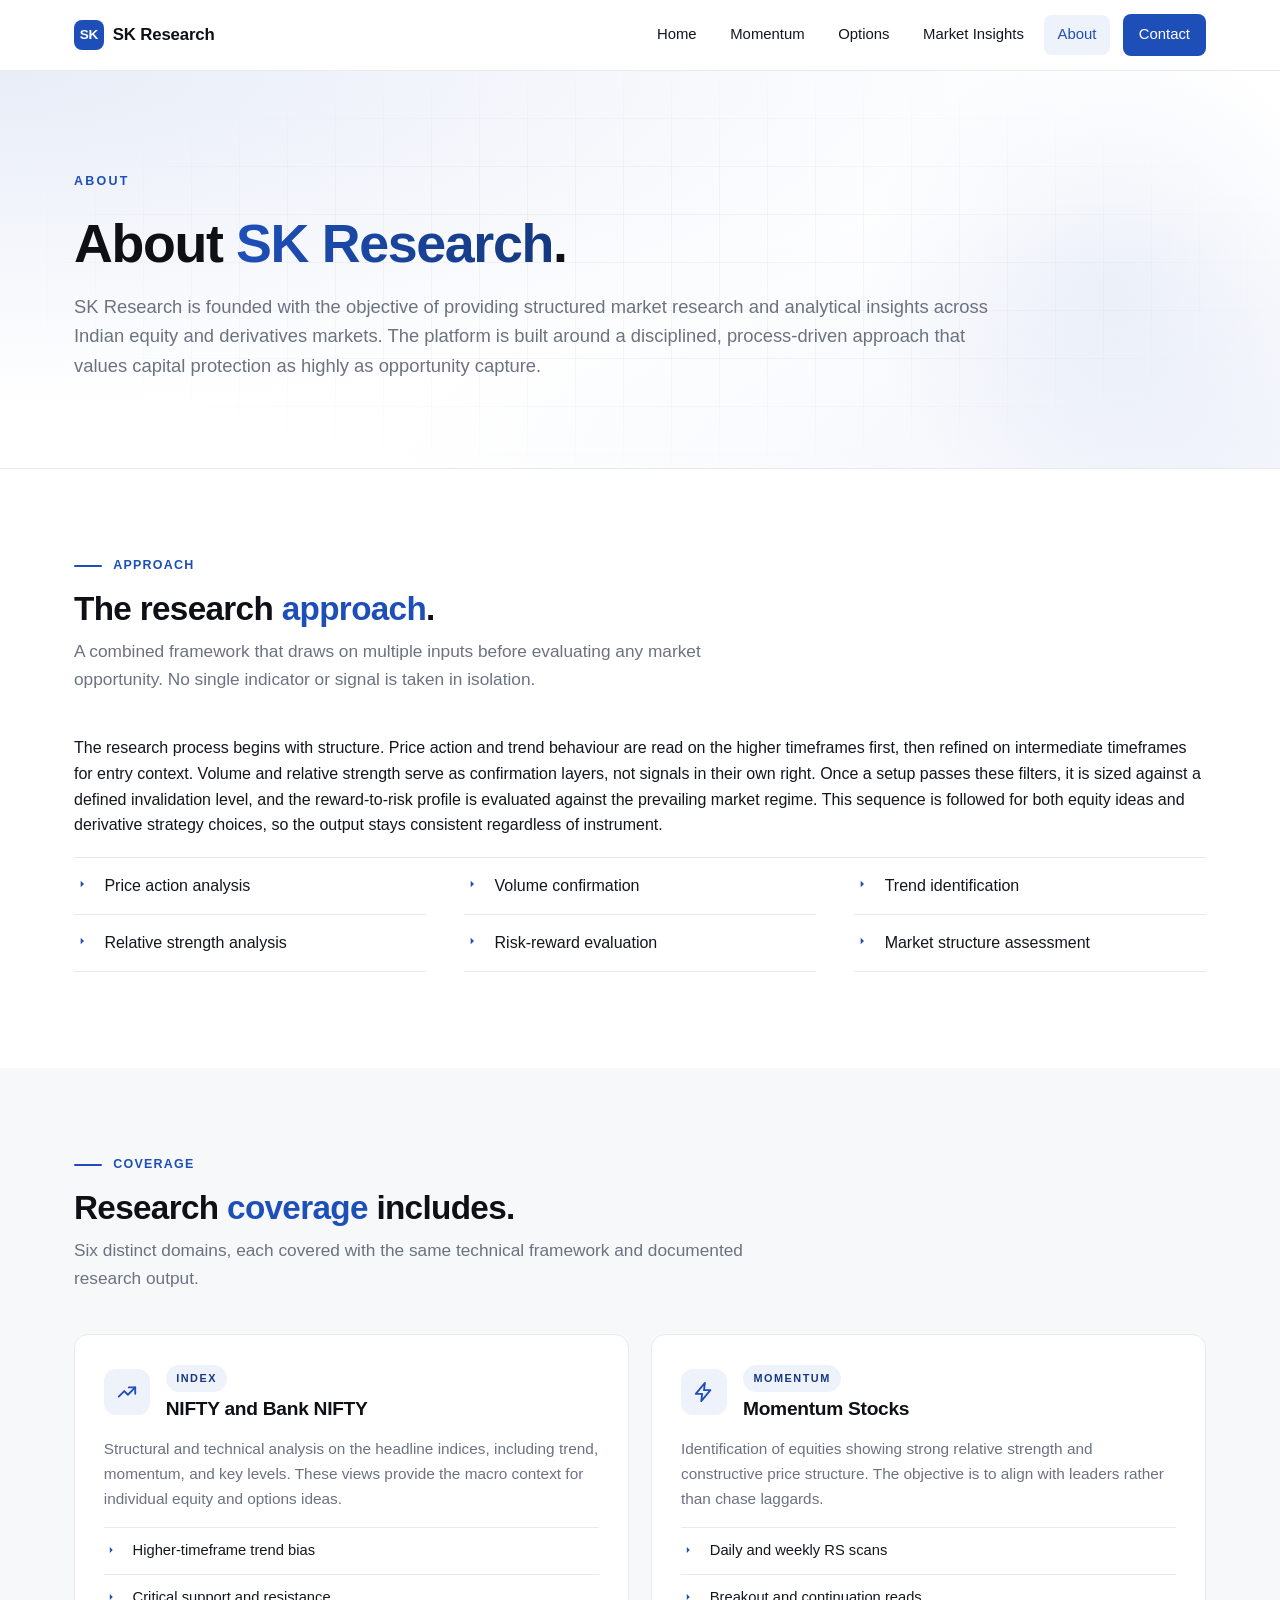
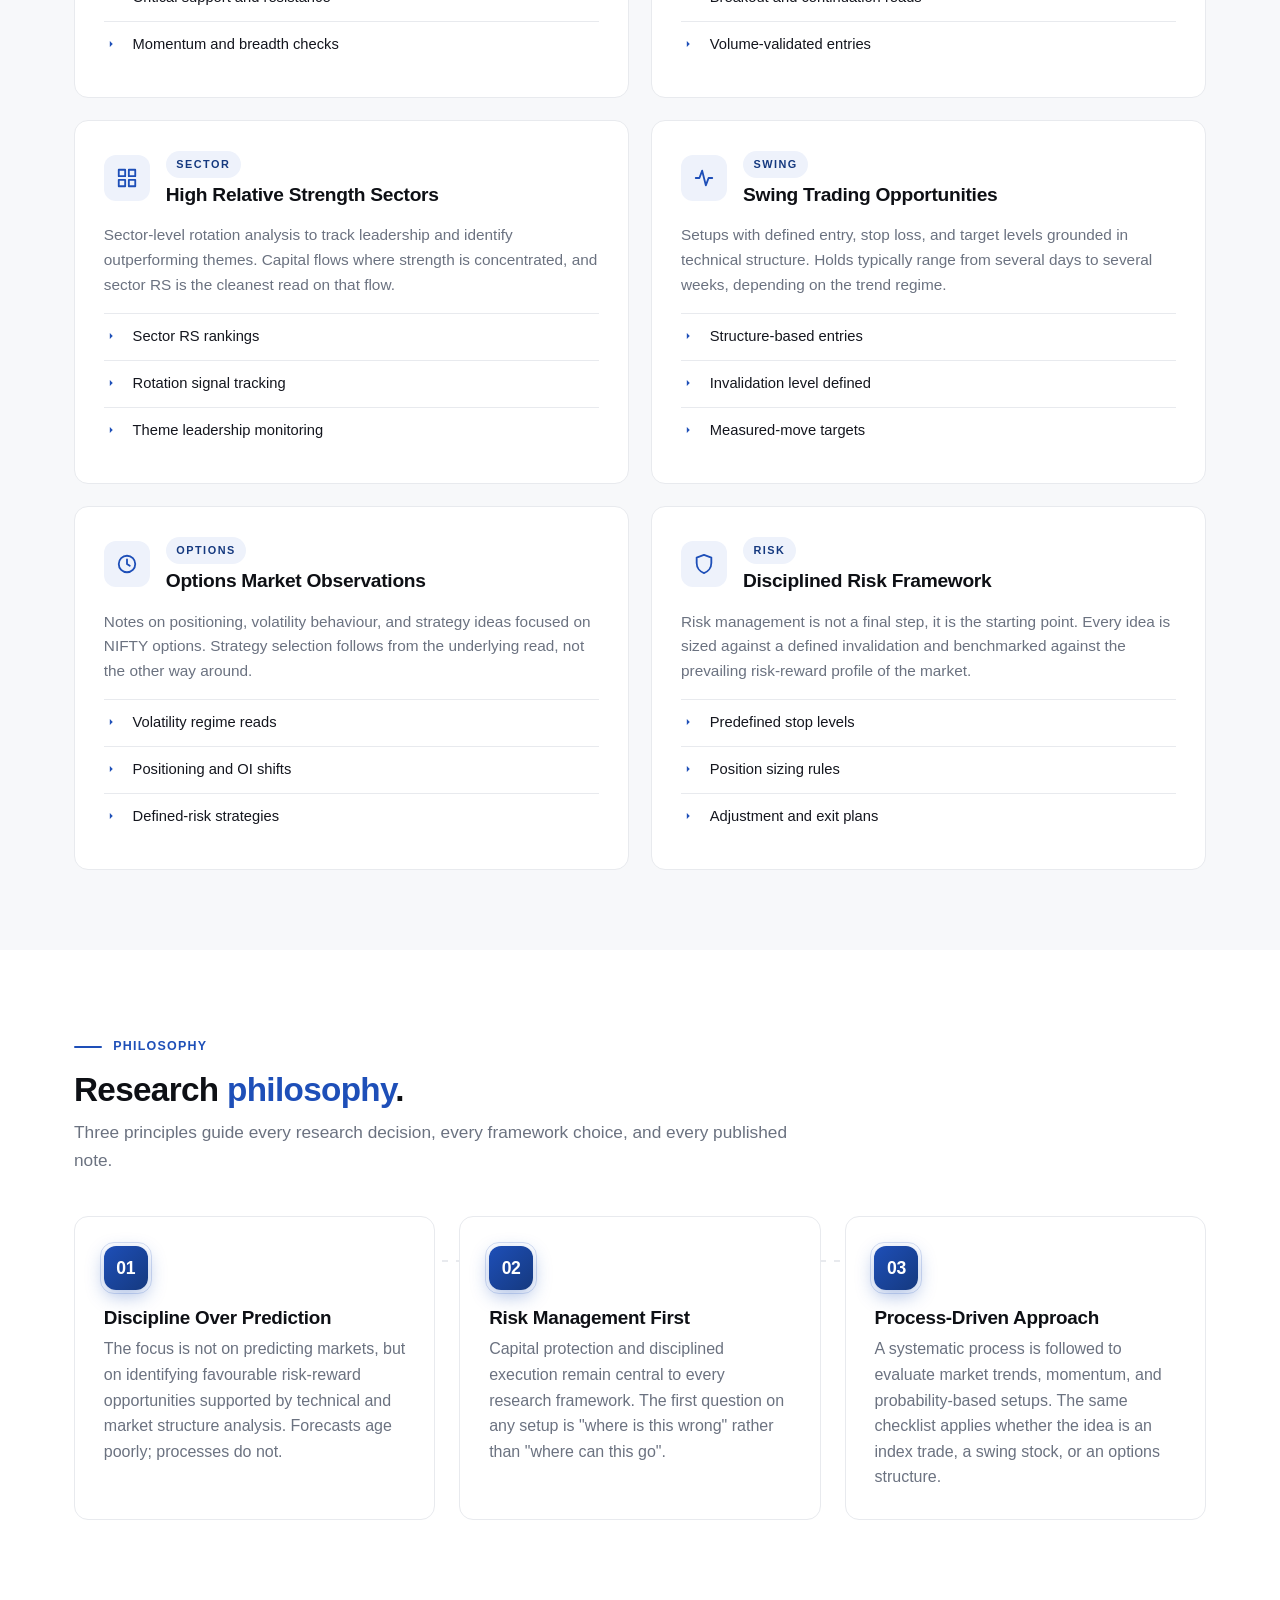
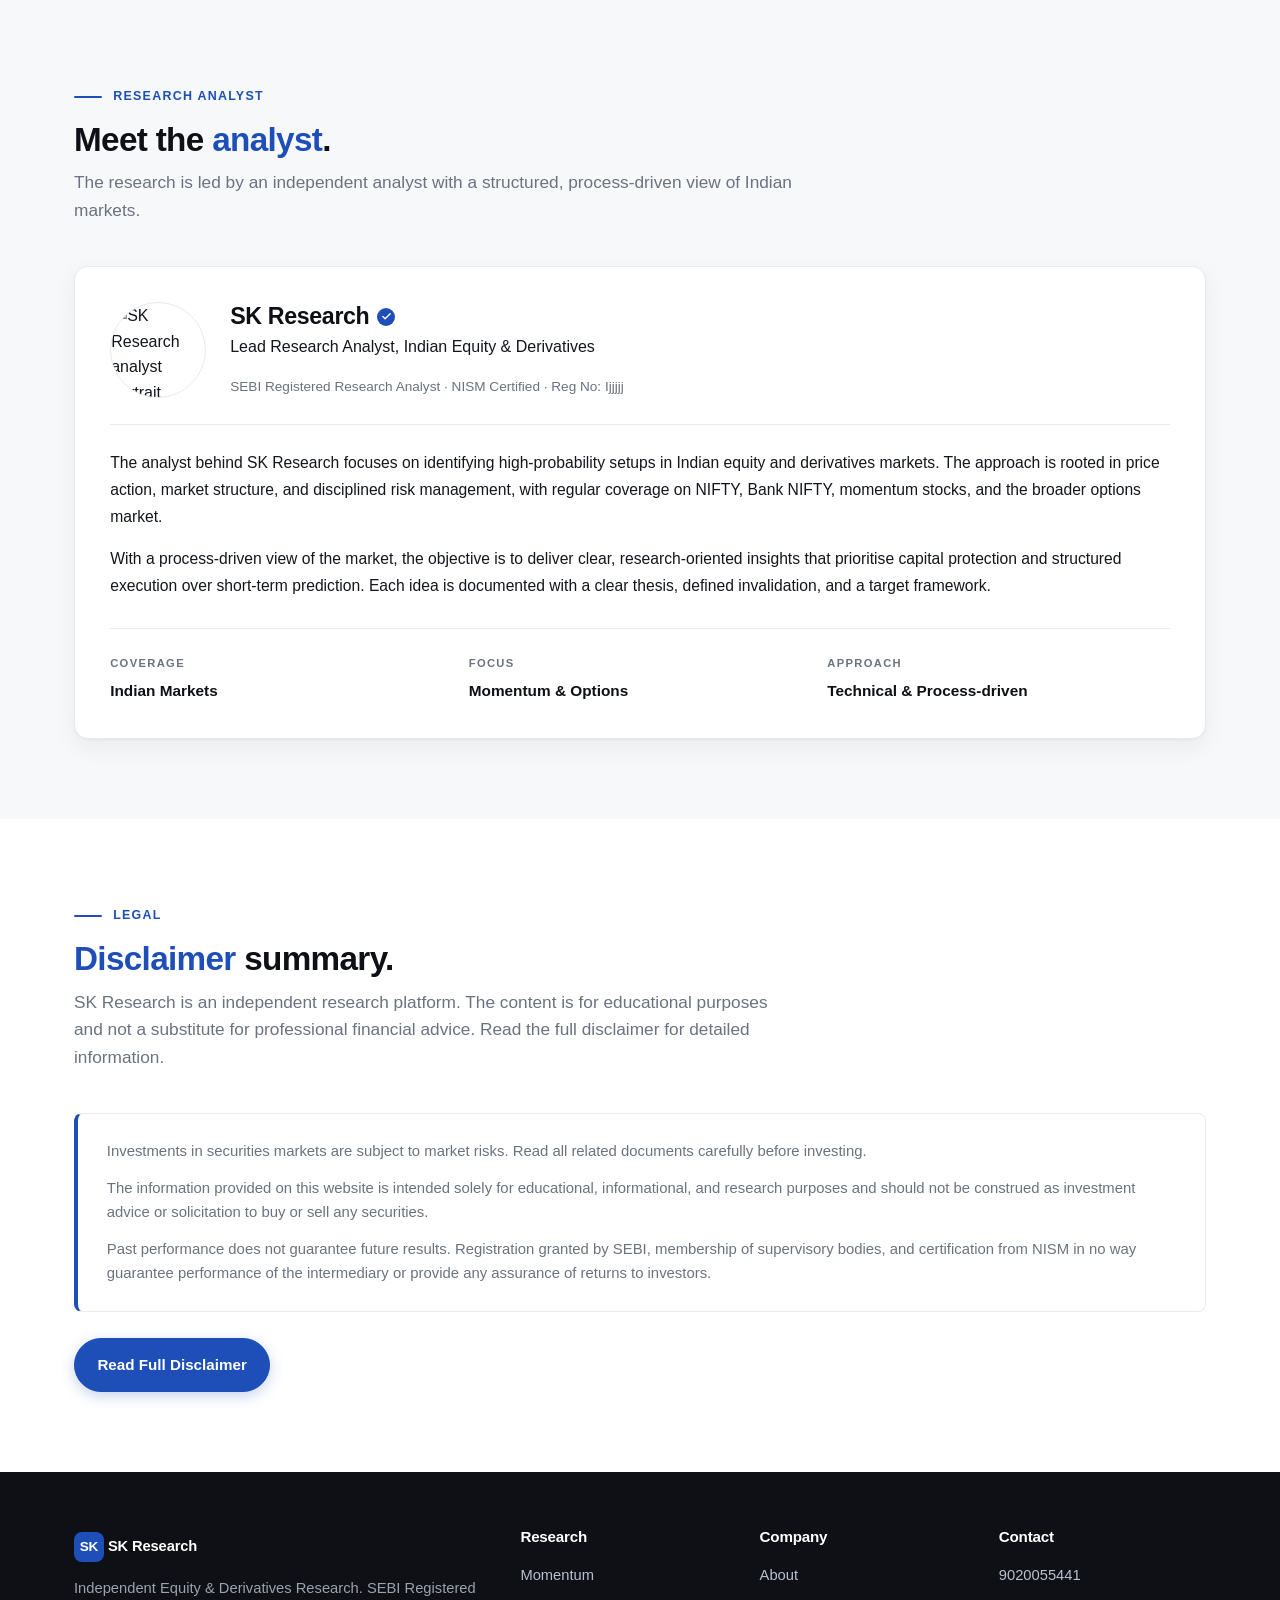
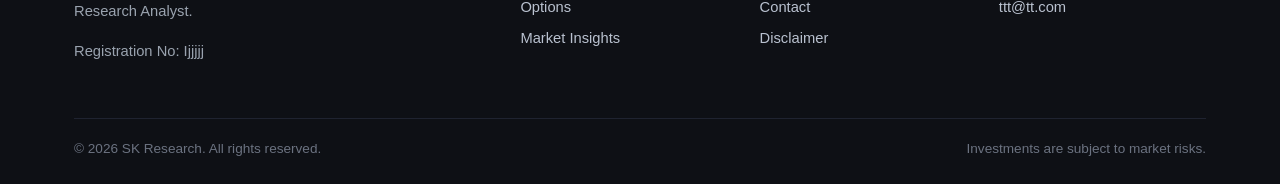
==== commit c31829c2: "Update index.html" ====
--- a/about/index.html
+++ b/about/index.html
@@ -228,7 +228,7 @@
               <svg xmlns="http://www.w3.org/2000/svg" viewBox="0 0 24 24" fill="none" stroke="currentColor" stroke-width="3" stroke-linecap="round" stroke-linejoin="round"><polyline points="20 6 9 17 4 12"/></svg>
             </span>
           </div>
-          <p class="analyst-title">Lead Research Analyst, Indian Equity &amp; Derivatives</p>
+          <p class="Sreekumaran.M">Lead Research Analyst, Indian Equity &amp; Derivatives</p>
           <p class="analyst-credential">SEBI Registered Research Analyst &middot; NISM Certified &middot; Reg No: Ijjjjj</p>
         </div>
       </header>
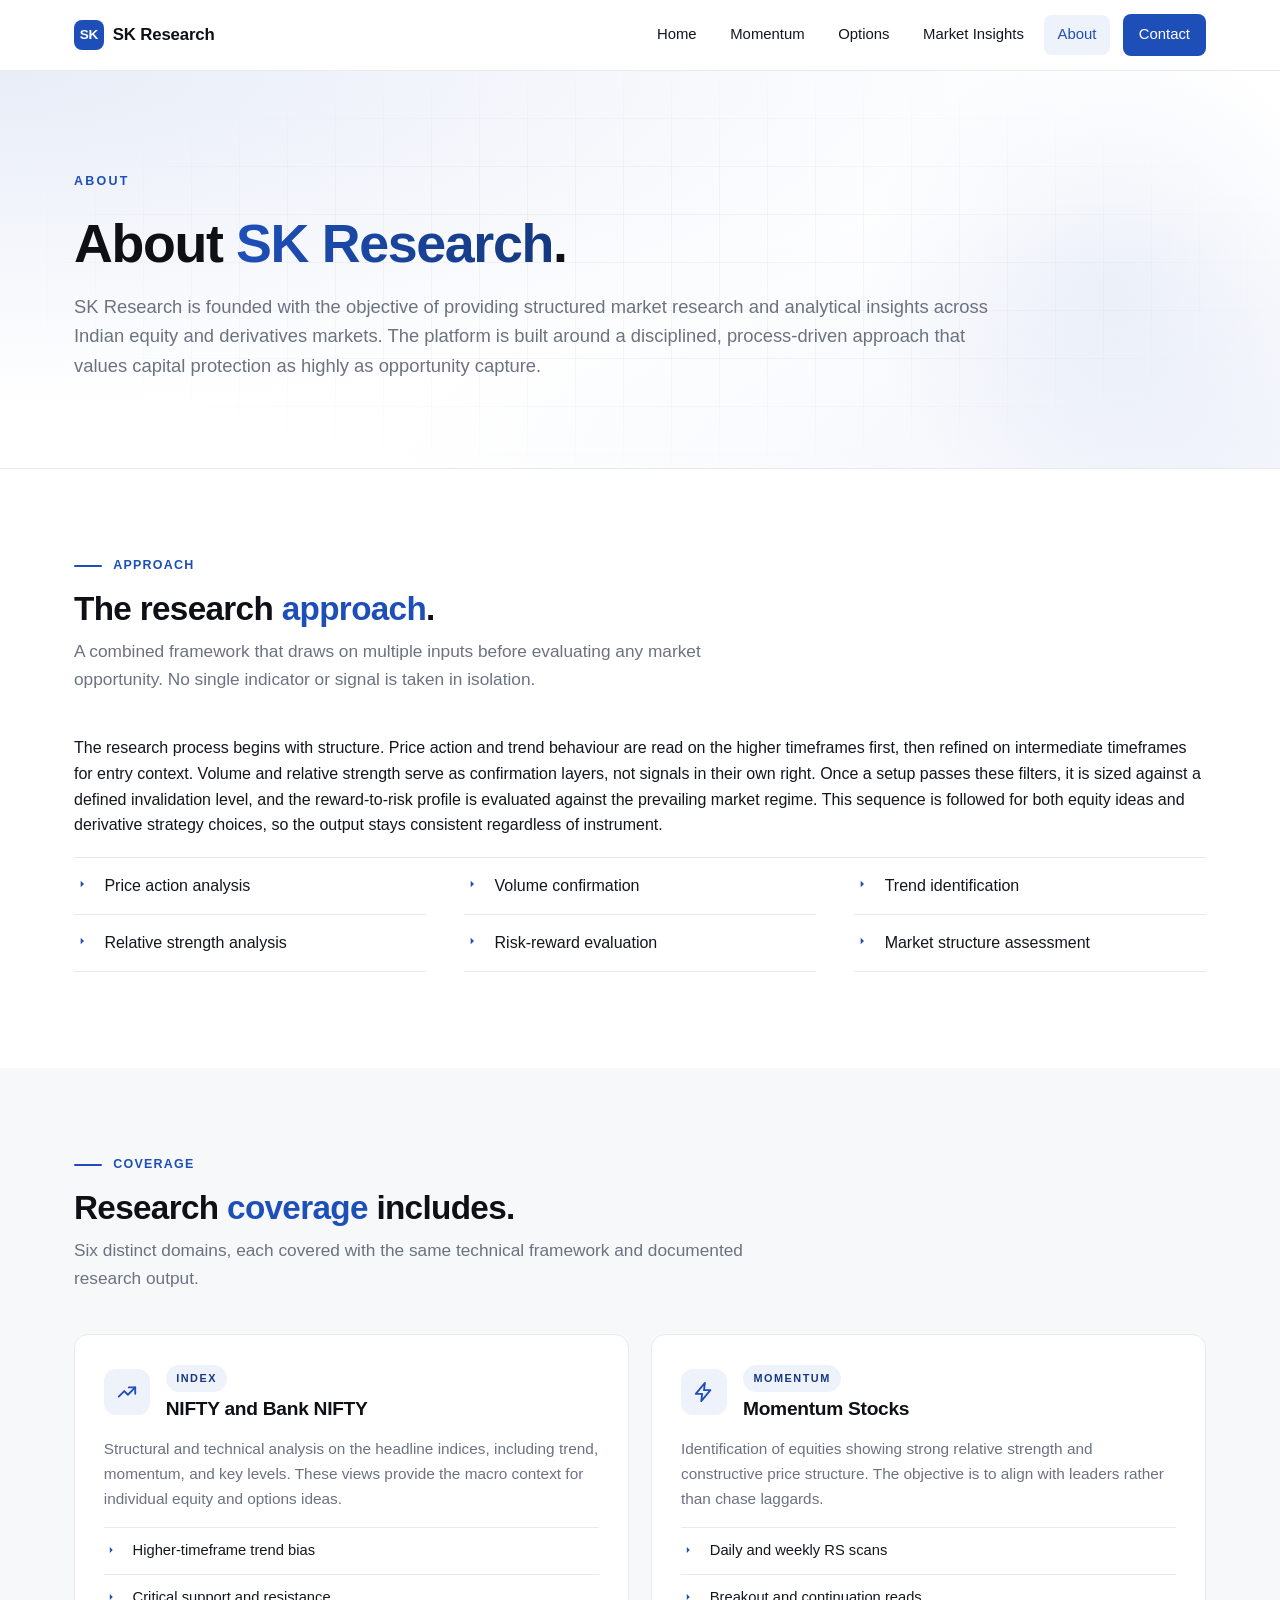
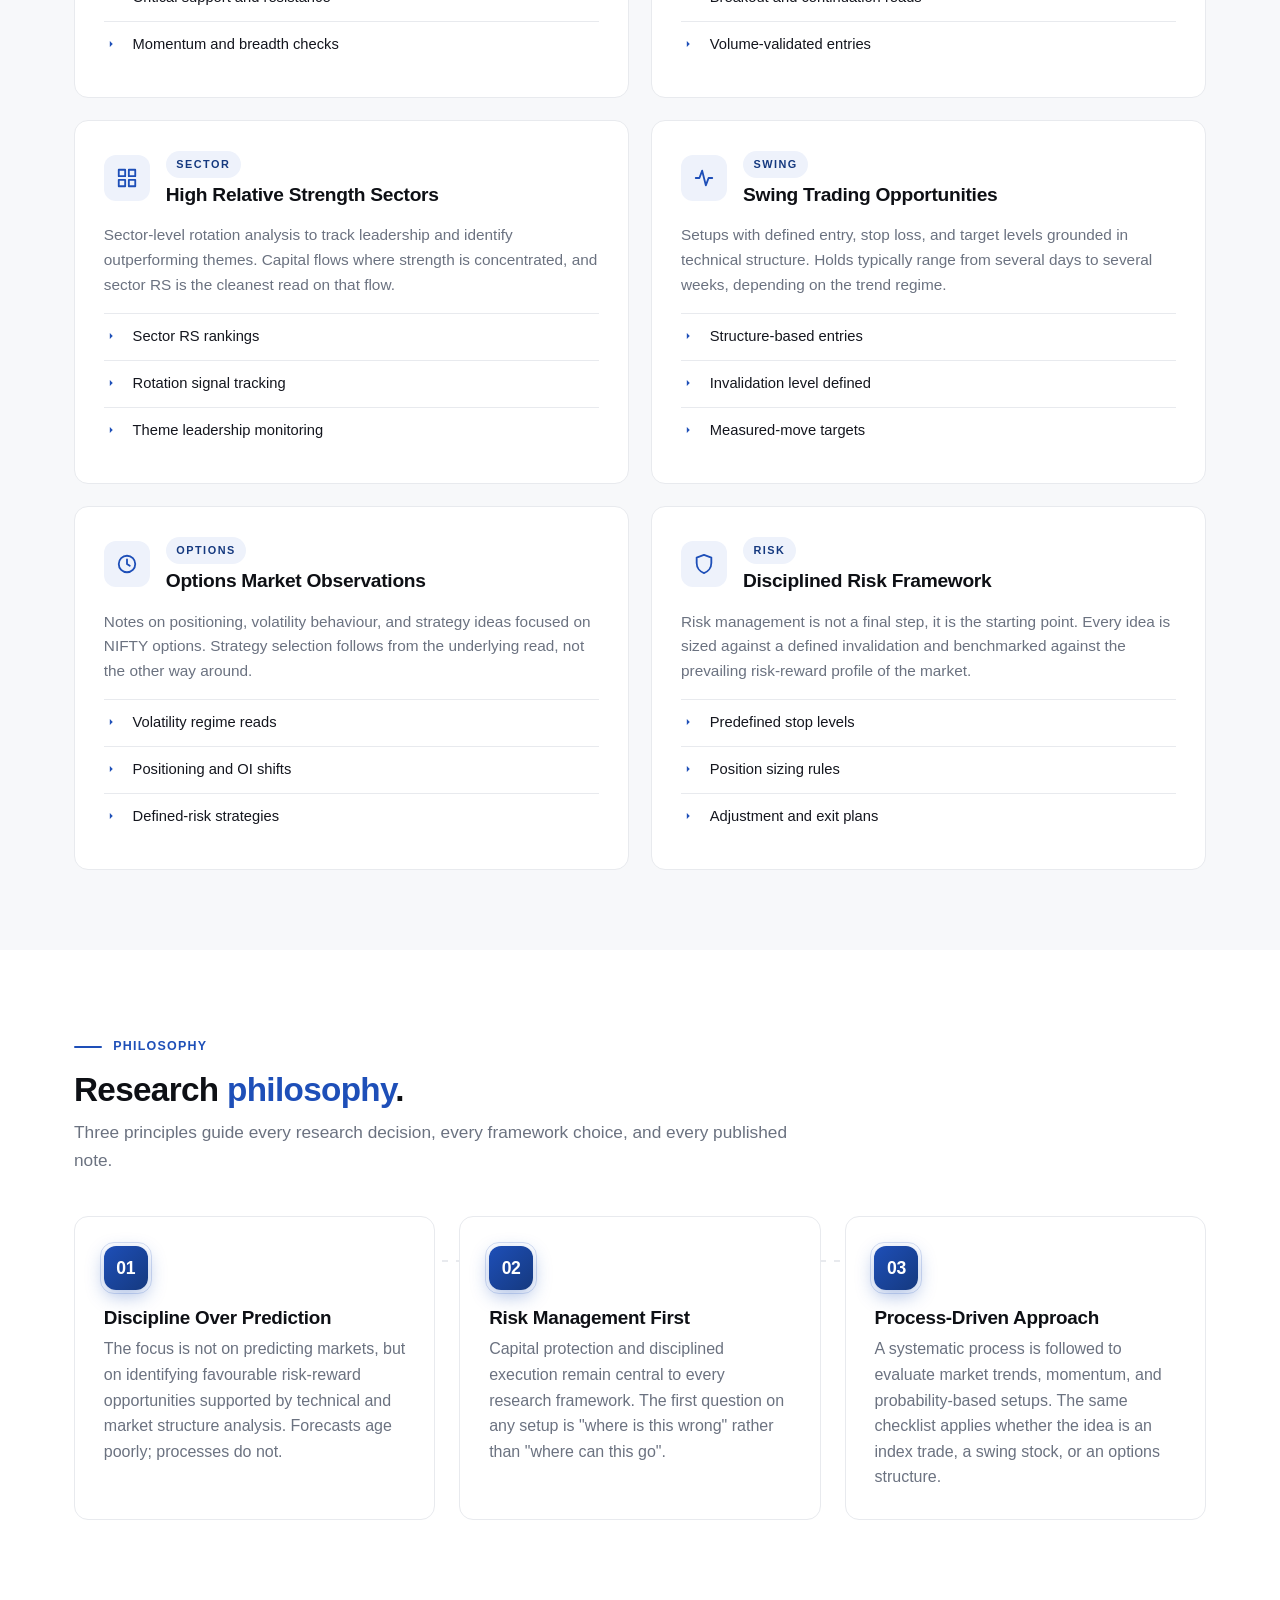
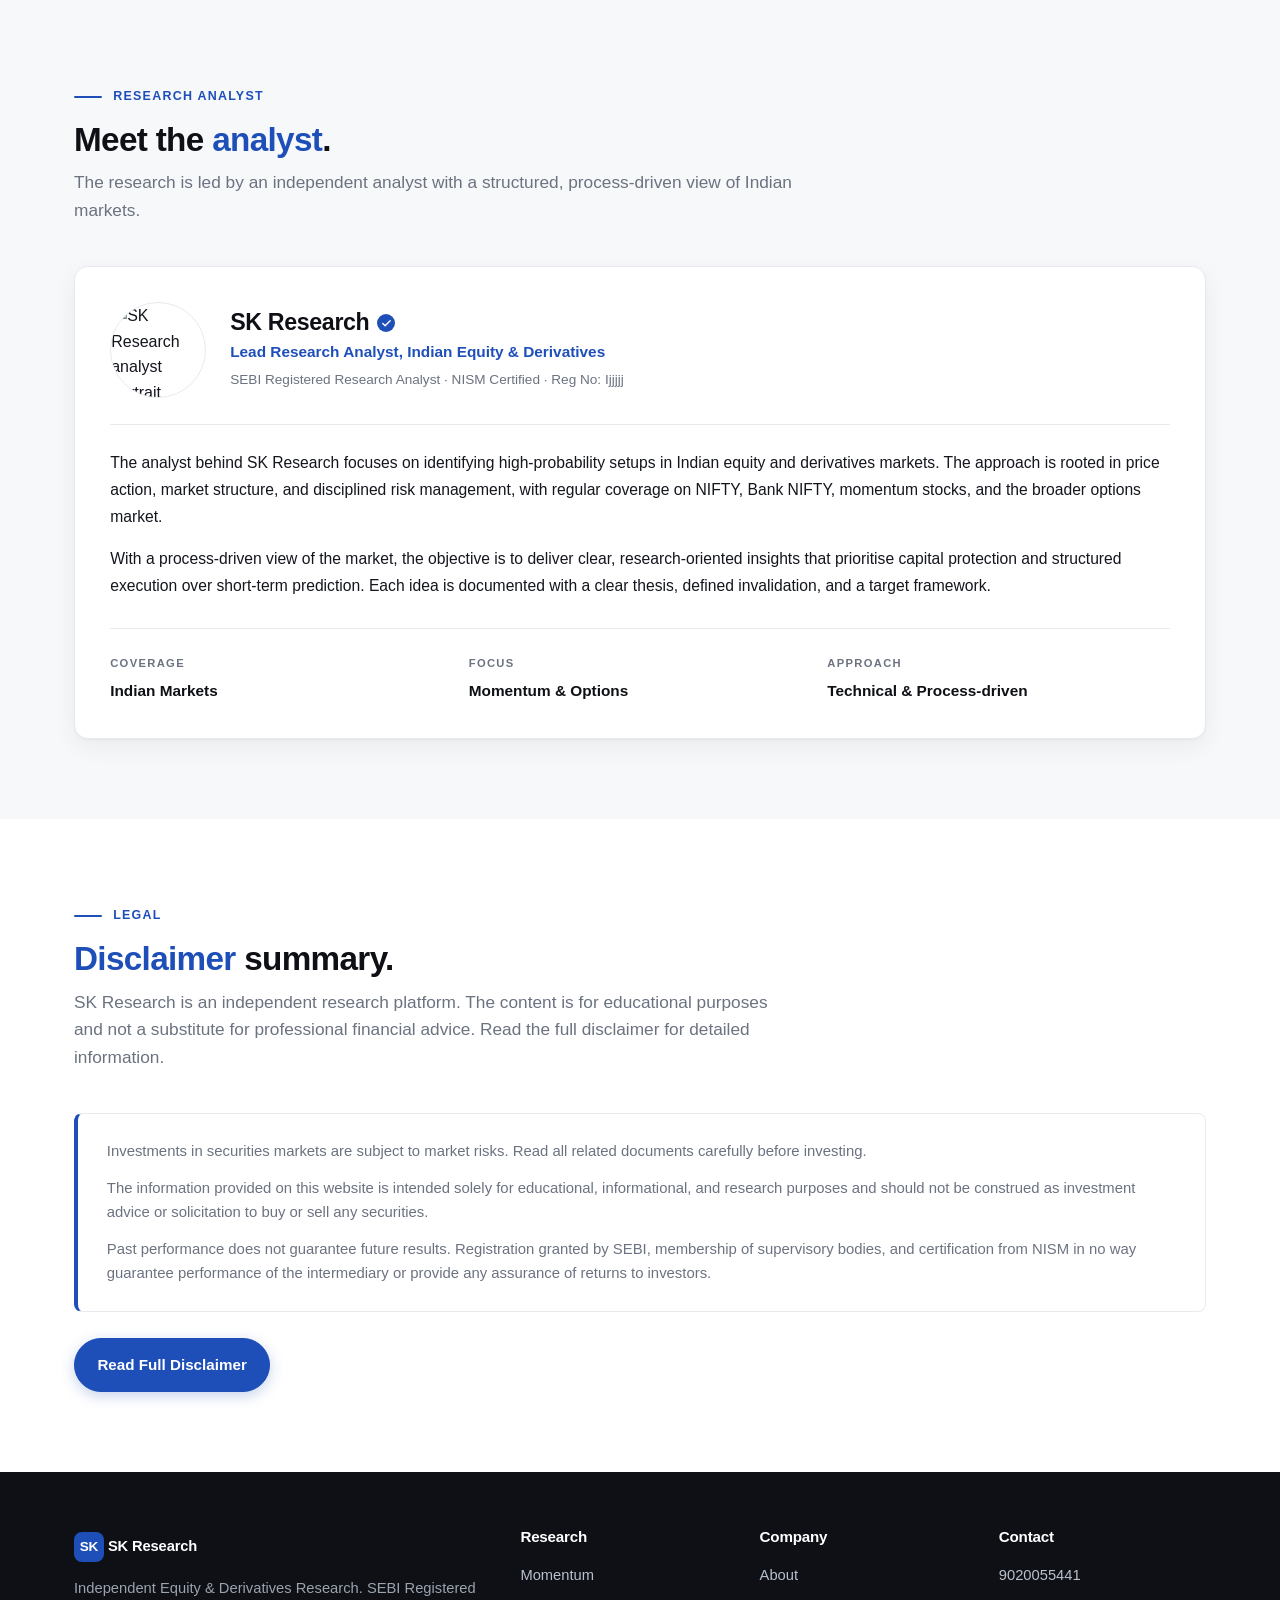
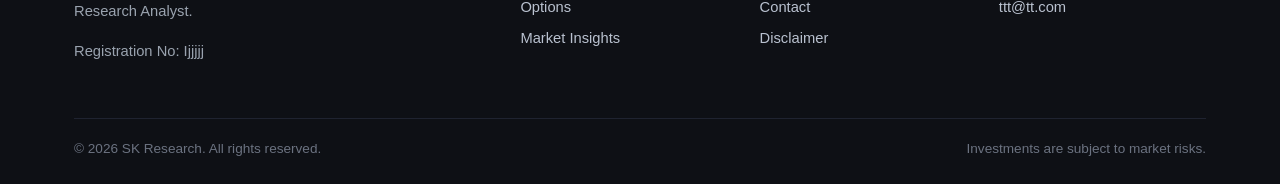
==== commit ced74781: "Update index.html" ====
--- a/about/index.html
+++ b/about/index.html
@@ -228,7 +228,7 @@
               <svg xmlns="http://www.w3.org/2000/svg" viewBox="0 0 24 24" fill="none" stroke="currentColor" stroke-width="3" stroke-linecap="round" stroke-linejoin="round"><polyline points="20 6 9 17 4 12"/></svg>
             </span>
           </div>
-          <p class="Sreekumaran.M">Lead Research Analyst, Indian Equity &amp; Derivatives</p>
+          <p class="analyst-title">Lead Research Analyst, Indian Equity &amp; Derivatives</p>
           <p class="analyst-credential">SEBI Registered Research Analyst &middot; NISM Certified &middot; Reg No: Ijjjjj</p>
         </div>
       </header>
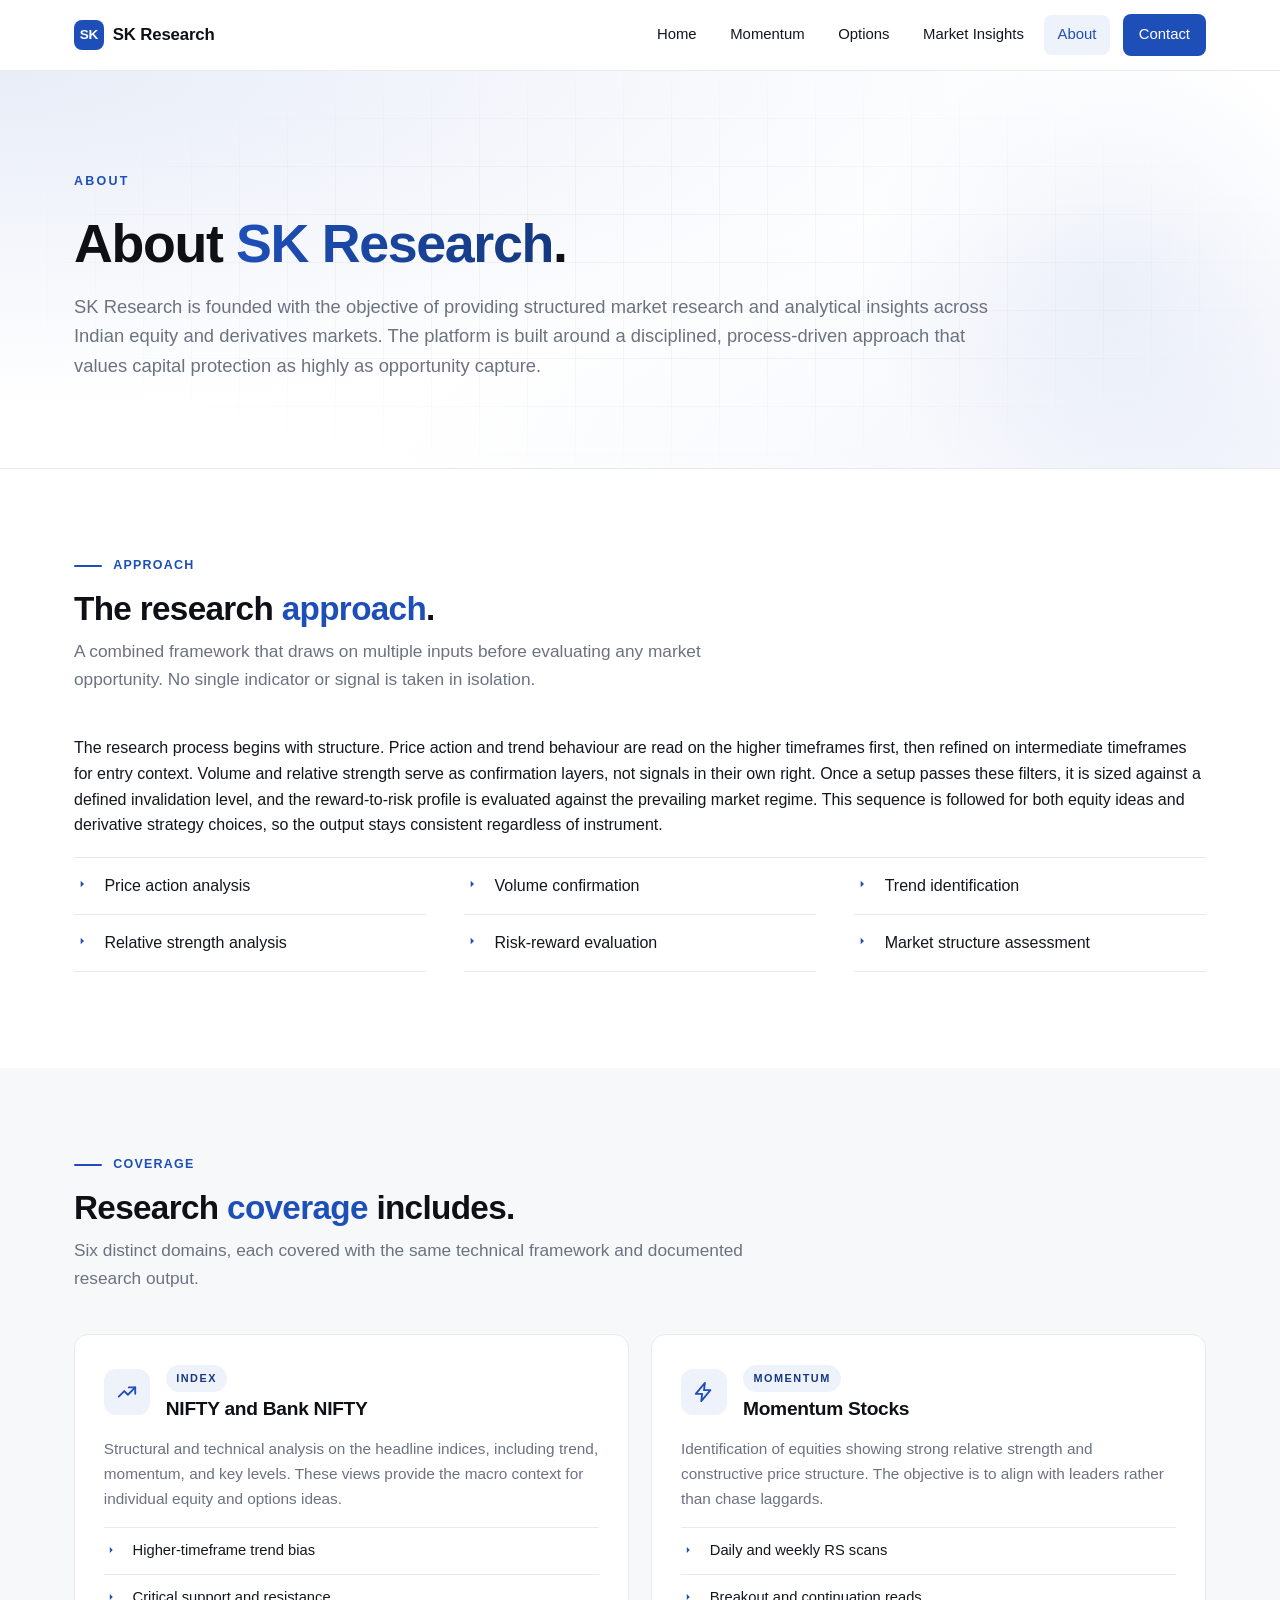
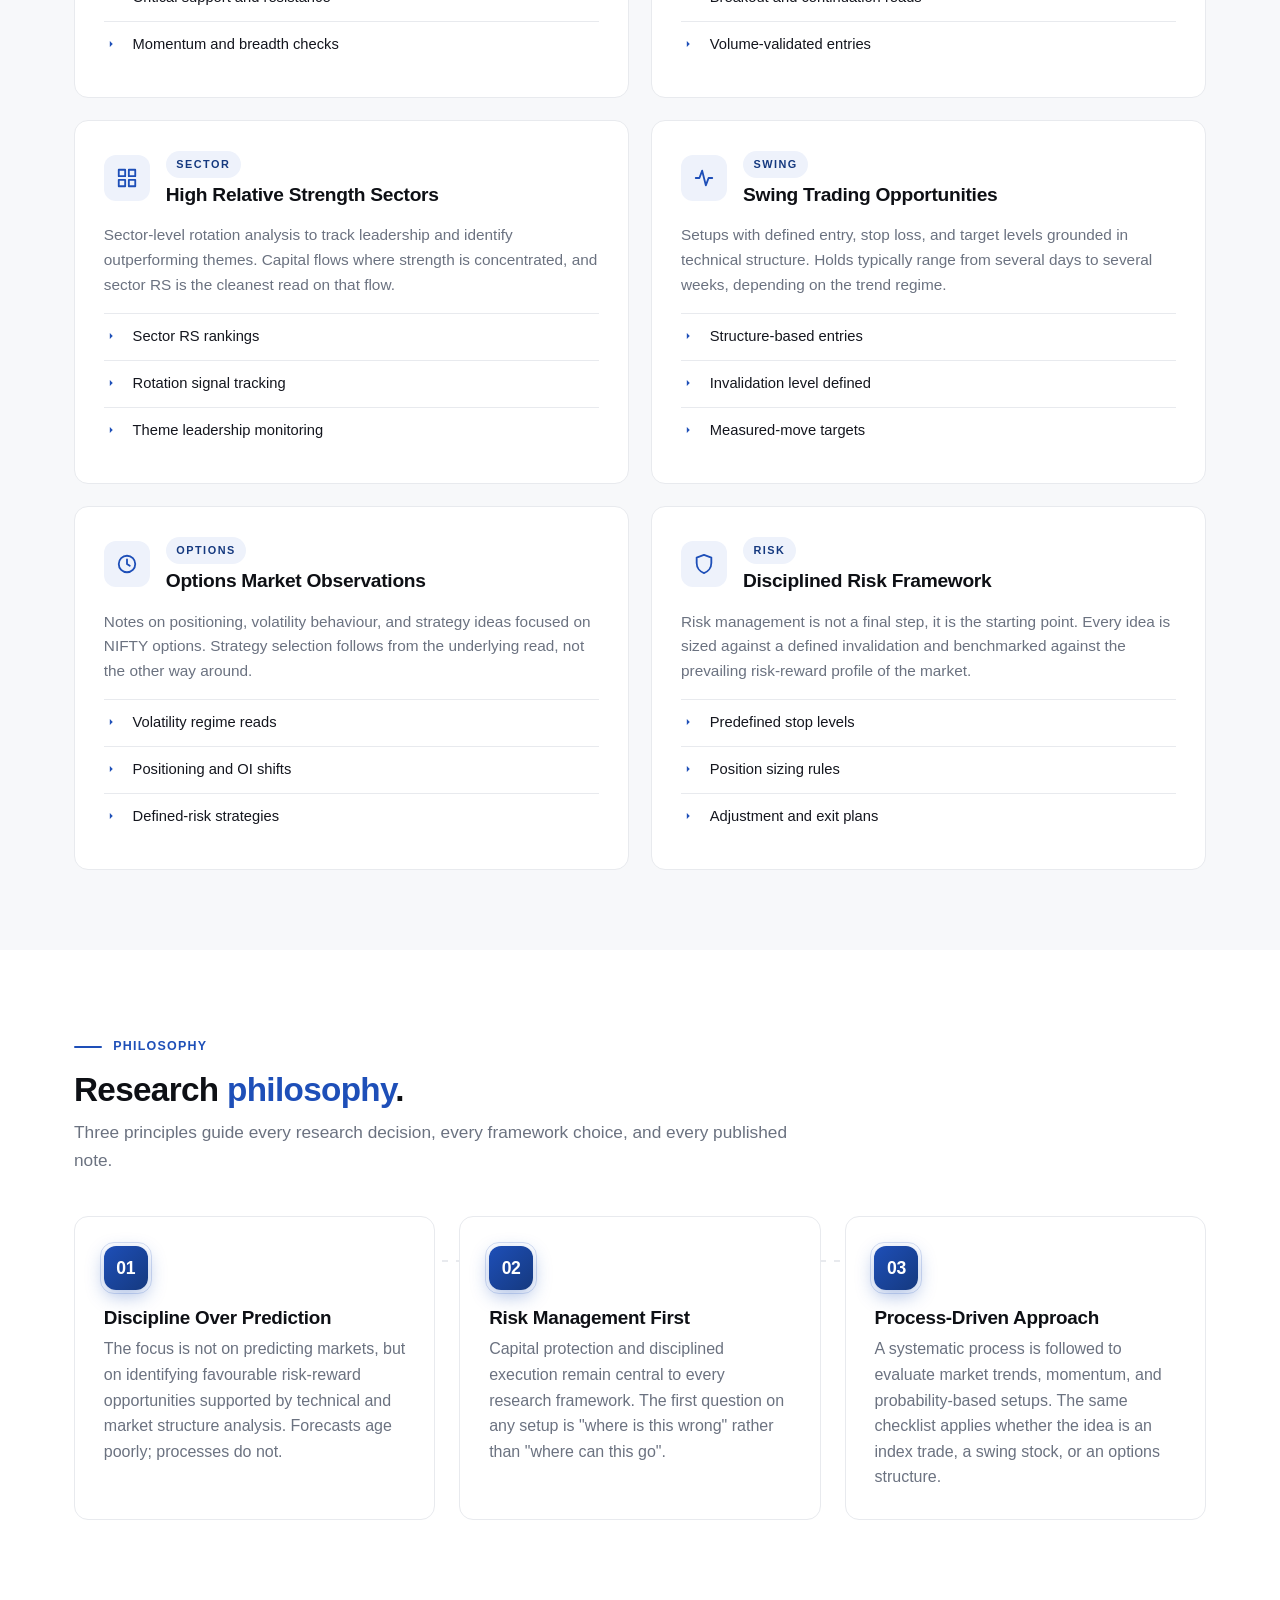
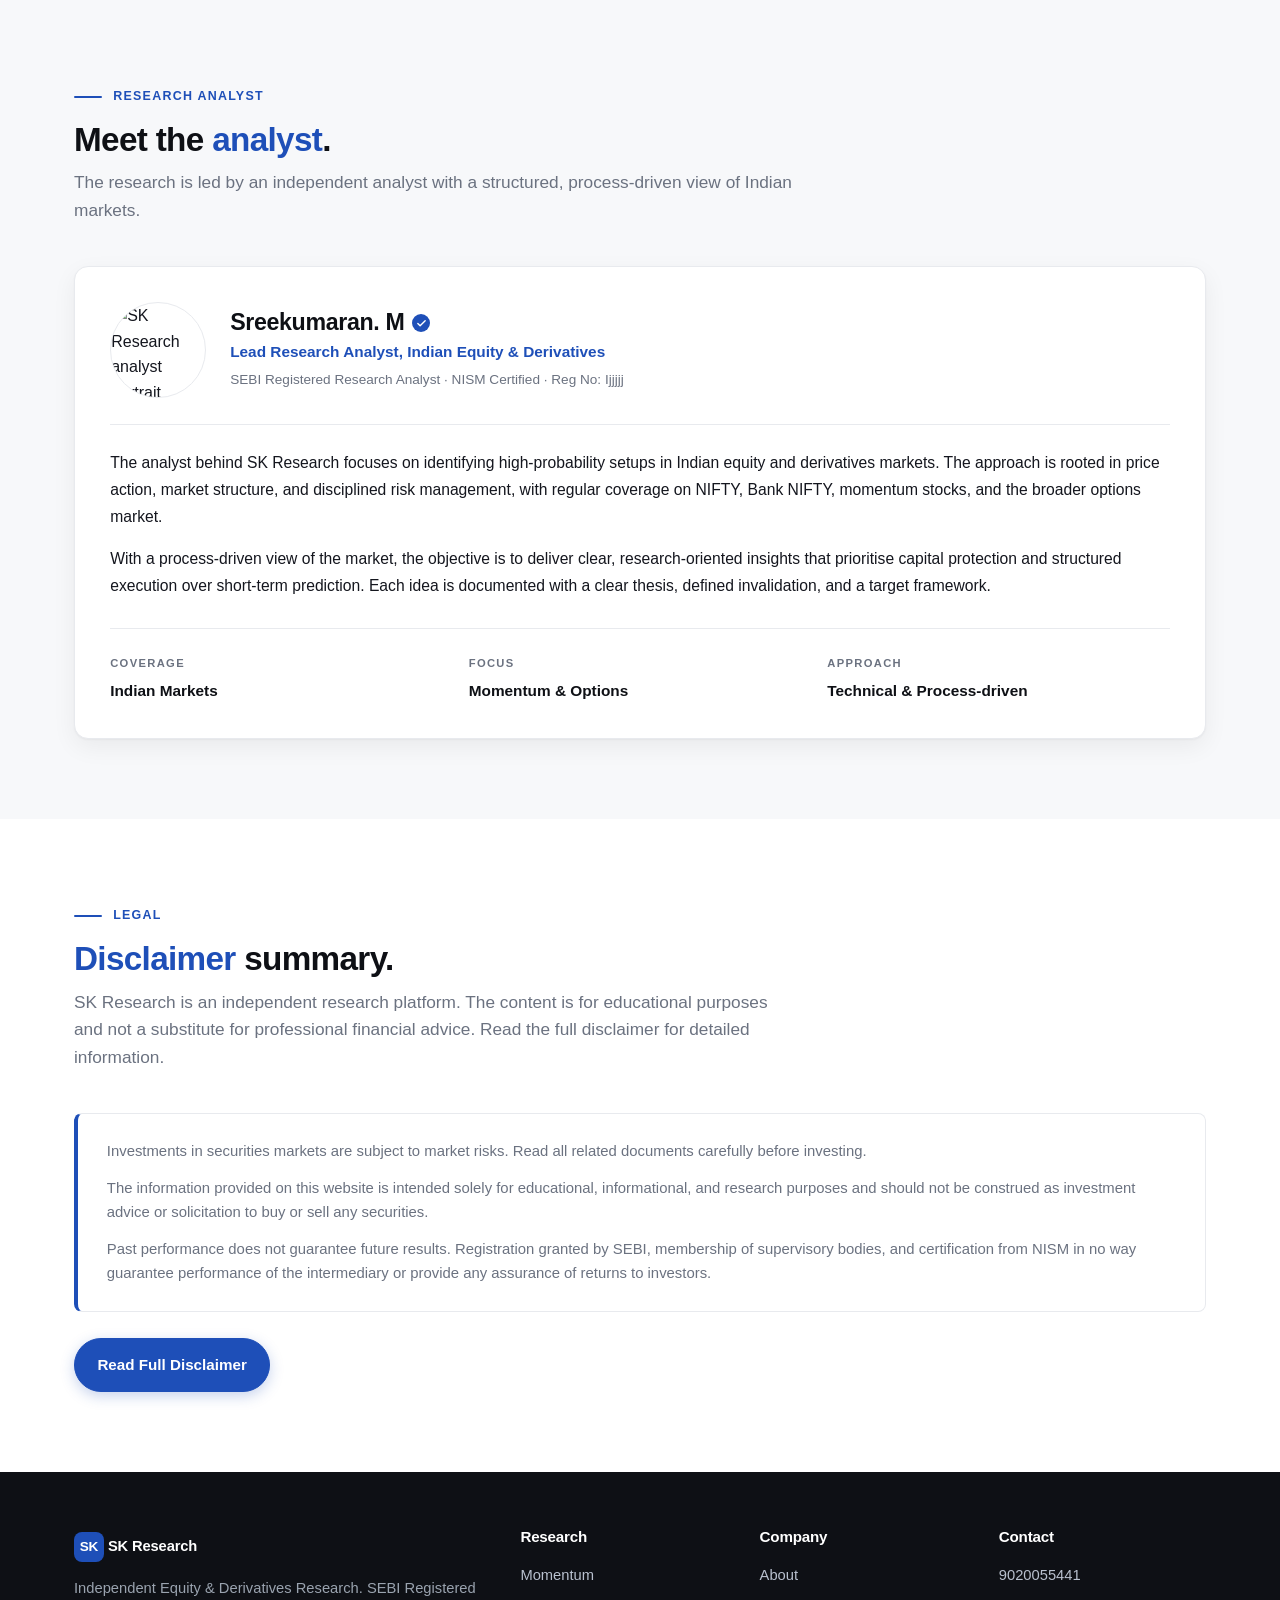
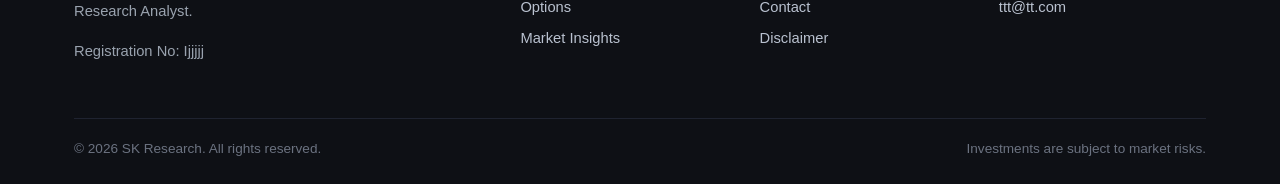
==== commit 85776397: "Update index.html" ====
--- a/about/index.html
+++ b/about/index.html
@@ -223,7 +223,7 @@
         </div>
         <div class="analyst-intro">
           <div class="analyst-name">
-            <h2>SK Research</h2>
+            <h2>Sreekumaran. M</h2>
             <span class="verify-check" title="SEBI Registered Research Analyst">
               <svg xmlns="http://www.w3.org/2000/svg" viewBox="0 0 24 24" fill="none" stroke="currentColor" stroke-width="3" stroke-linecap="round" stroke-linejoin="round"><polyline points="20 6 9 17 4 12"/></svg>
             </span>
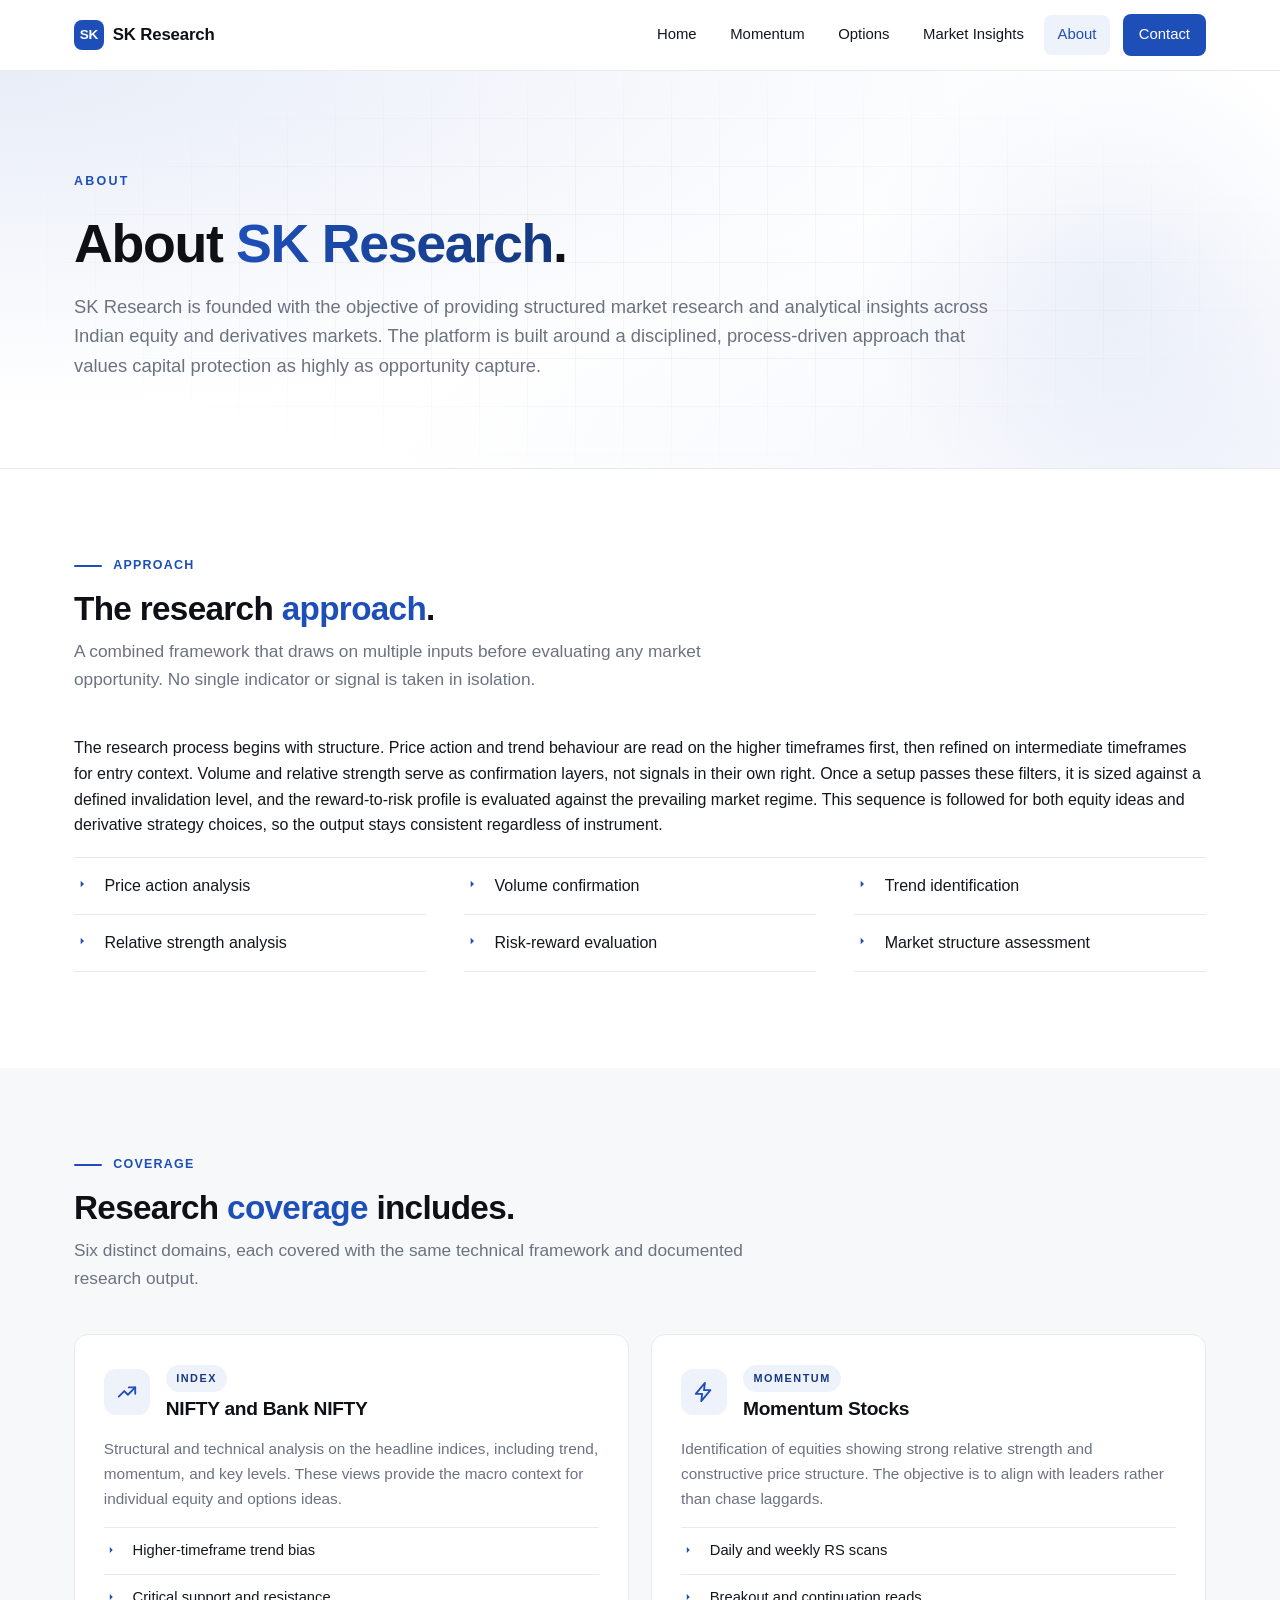
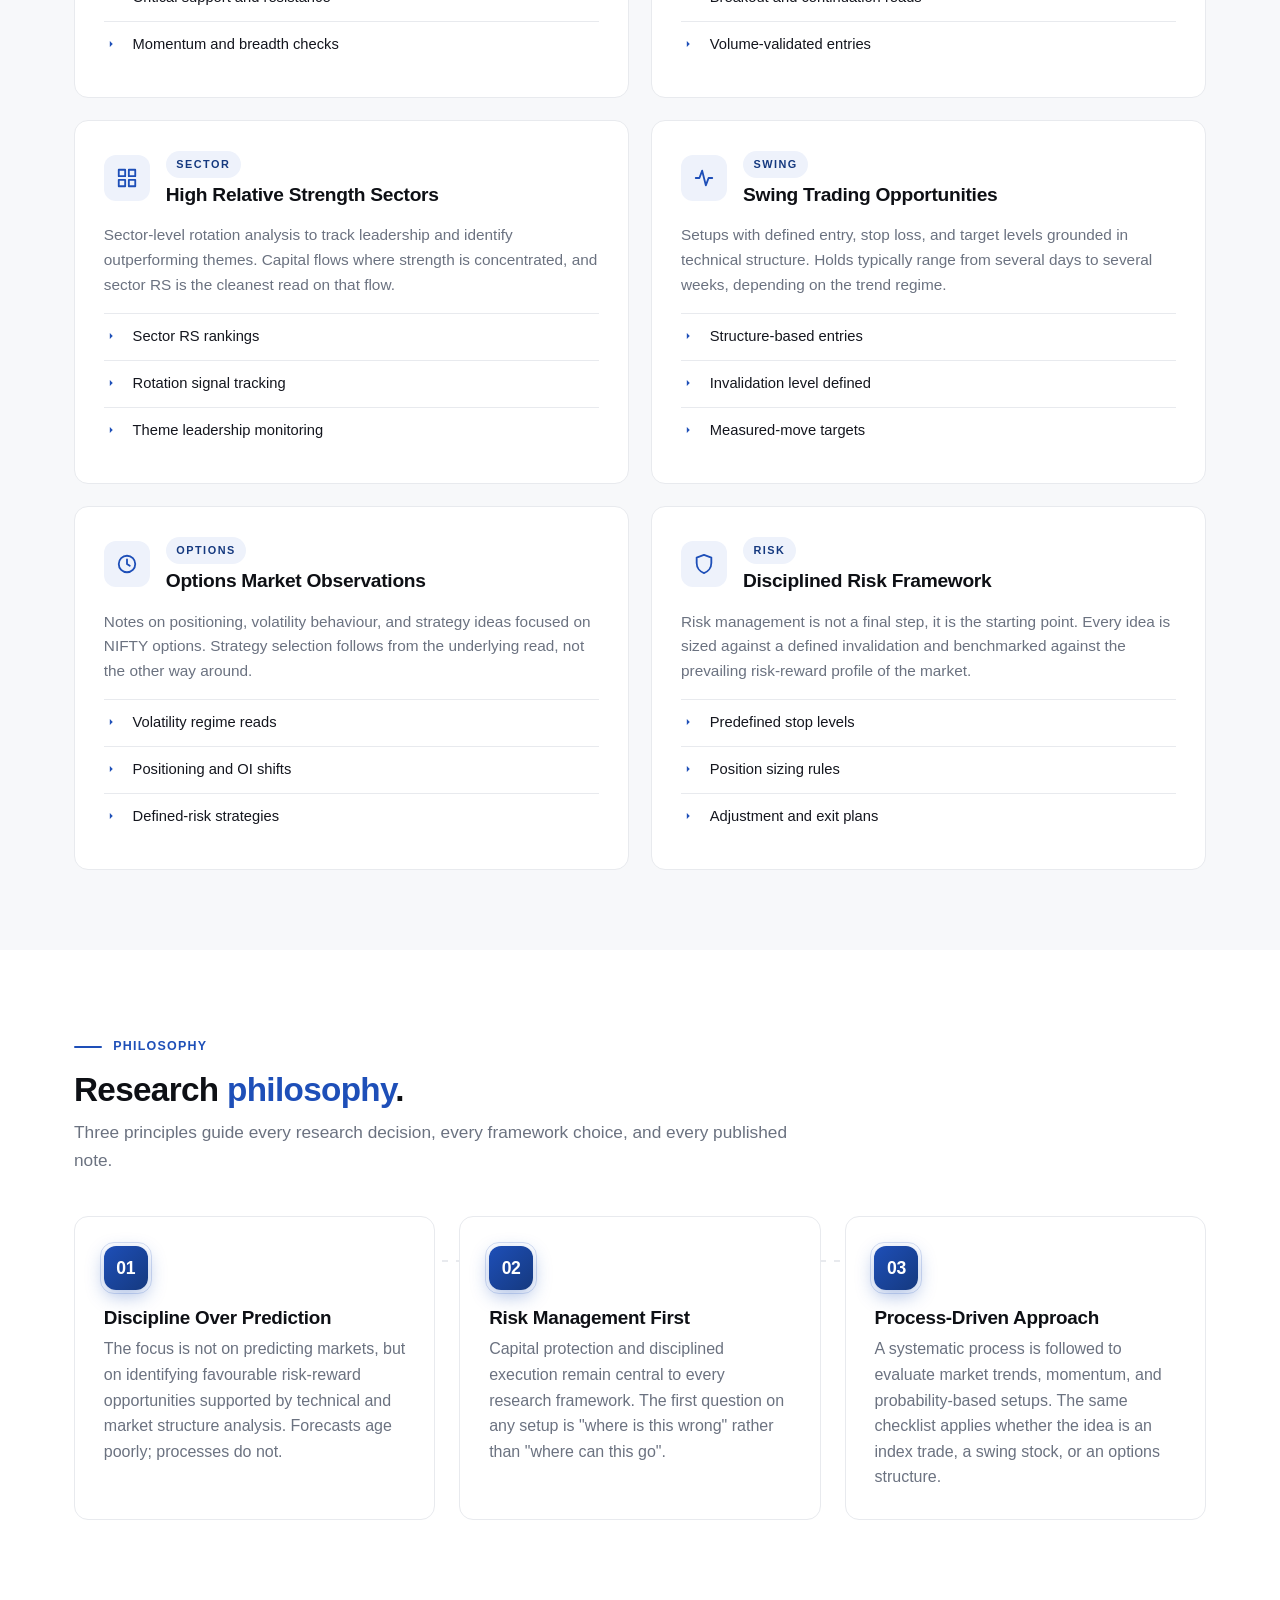
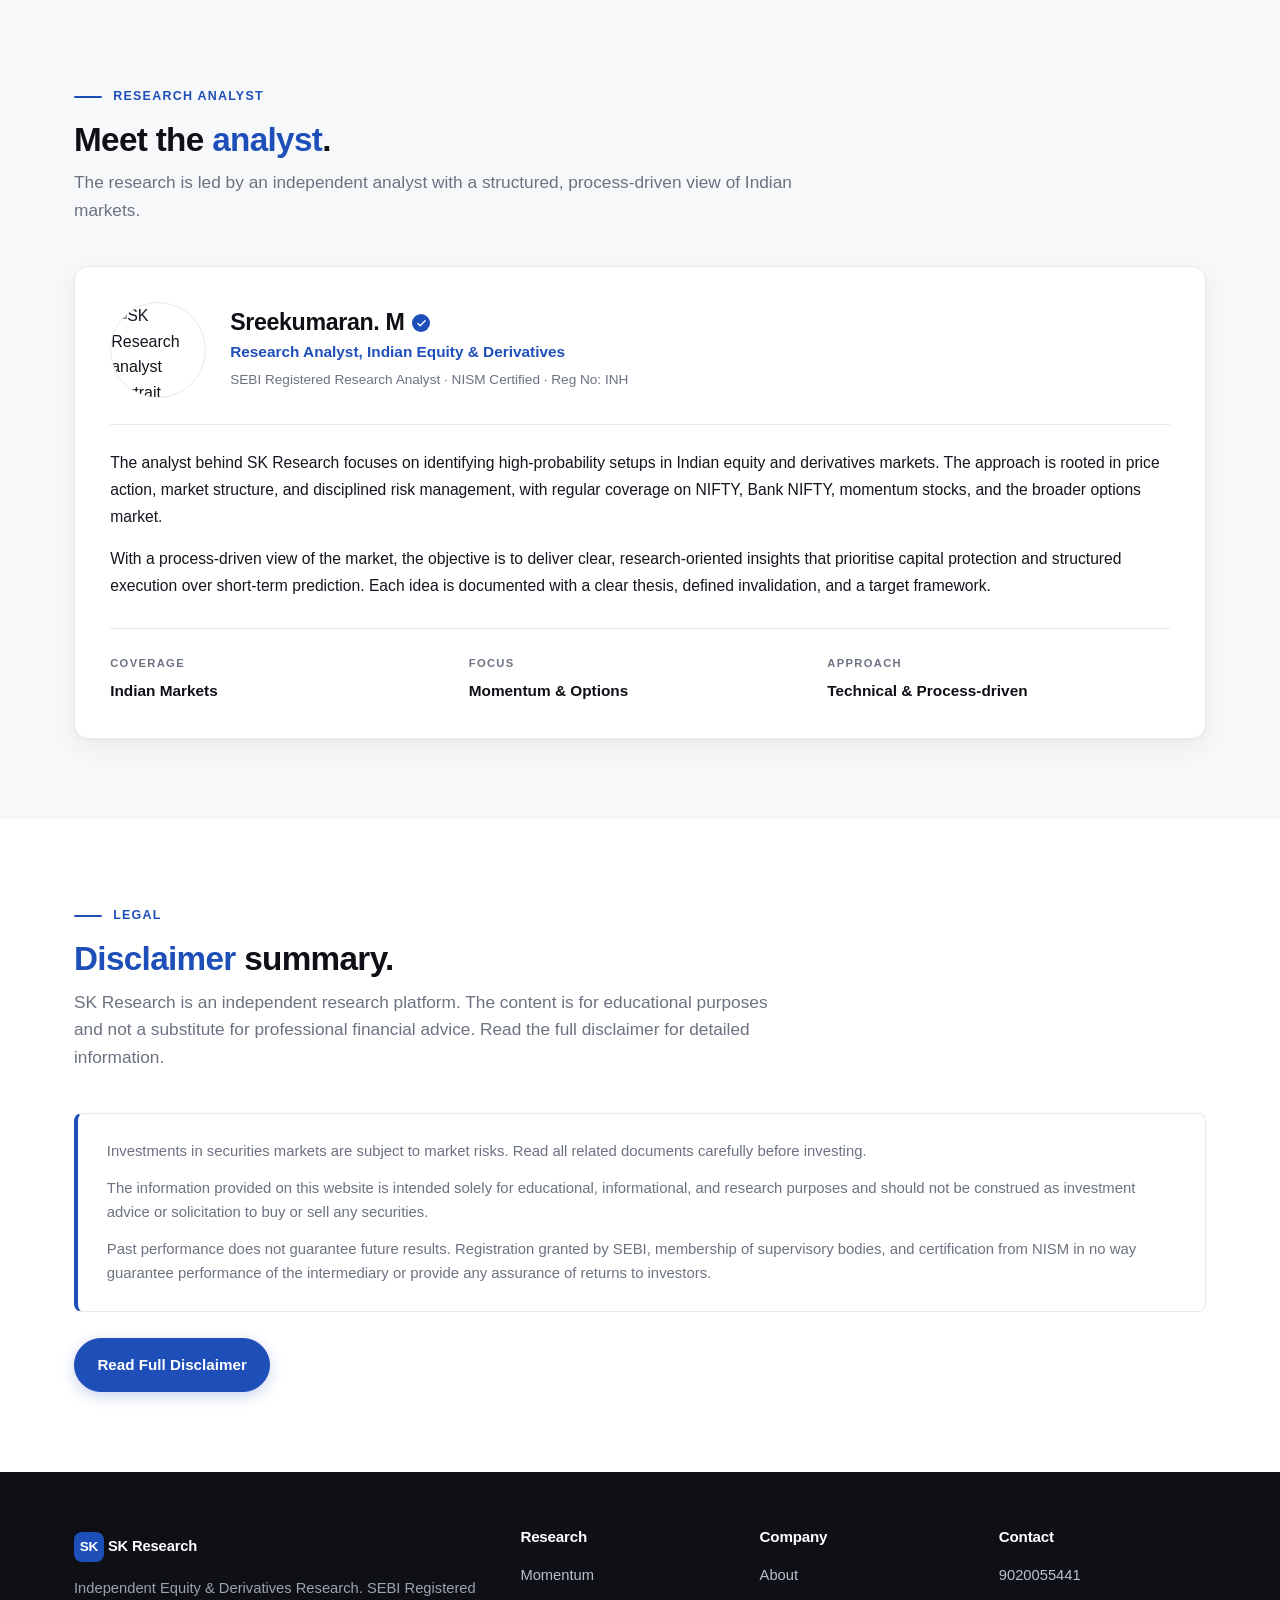
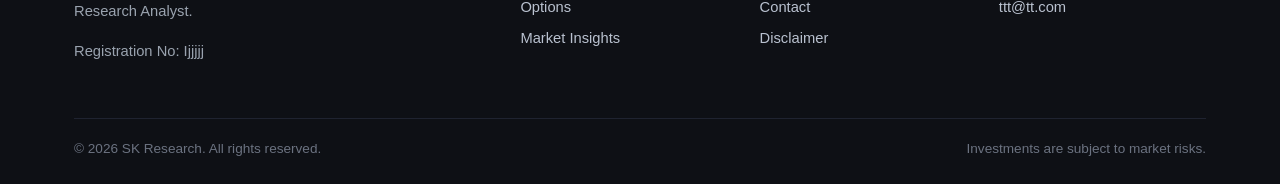
==== commit 612a42ca: "Update index.html i" ====
--- a/about/index.html
+++ b/about/index.html
@@ -228,8 +228,8 @@
               <svg xmlns="http://www.w3.org/2000/svg" viewBox="0 0 24 24" fill="none" stroke="currentColor" stroke-width="3" stroke-linecap="round" stroke-linejoin="round"><polyline points="20 6 9 17 4 12"/></svg>
             </span>
           </div>
-          <p class="analyst-title">Lead Research Analyst, Indian Equity &amp; Derivatives</p>
-          <p class="analyst-credential">SEBI Registered Research Analyst &middot; NISM Certified &middot; Reg No: Ijjjjj</p>
+          <p class="analyst-title">Research Analyst, Indian Equity &amp; Derivatives</p>
+          <p class="analyst-credential">SEBI Registered Research Analyst &middot; NISM Certified &middot; Reg No: INH</p>
         </div>
       </header>
 
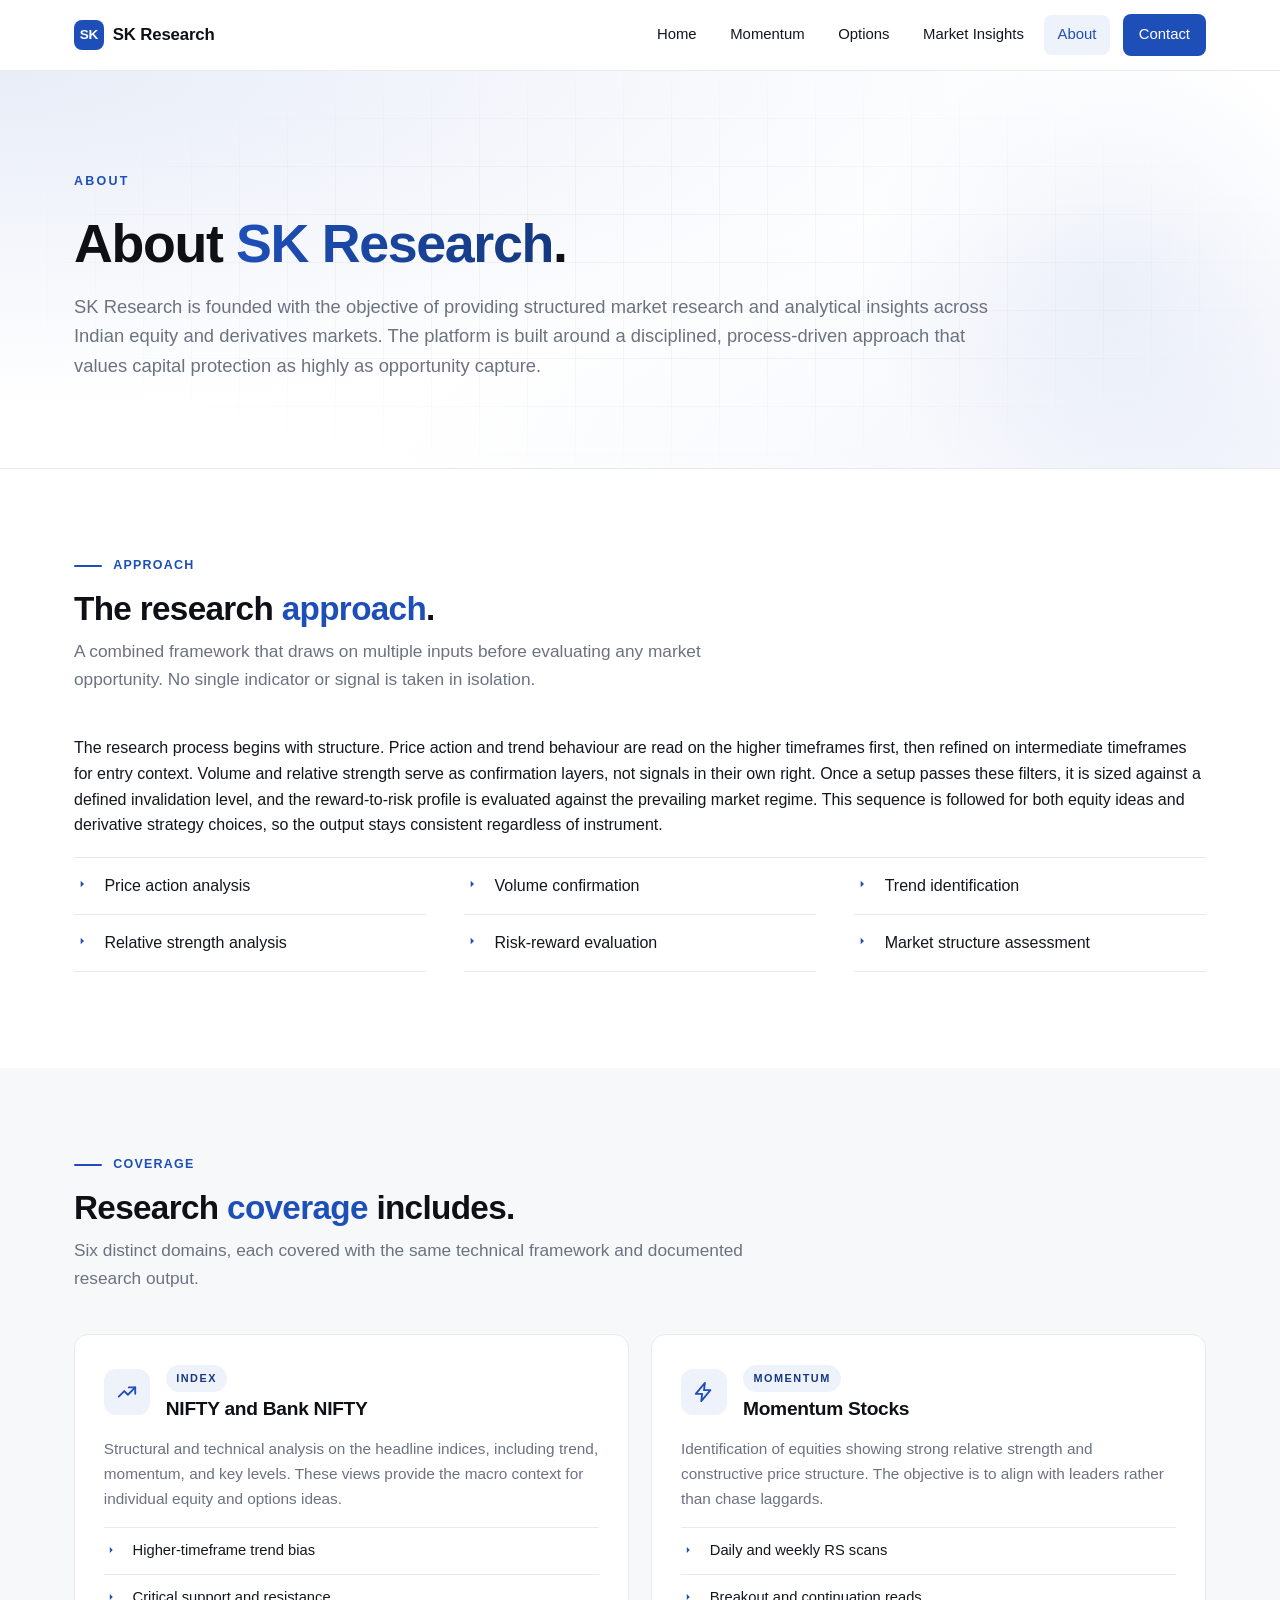
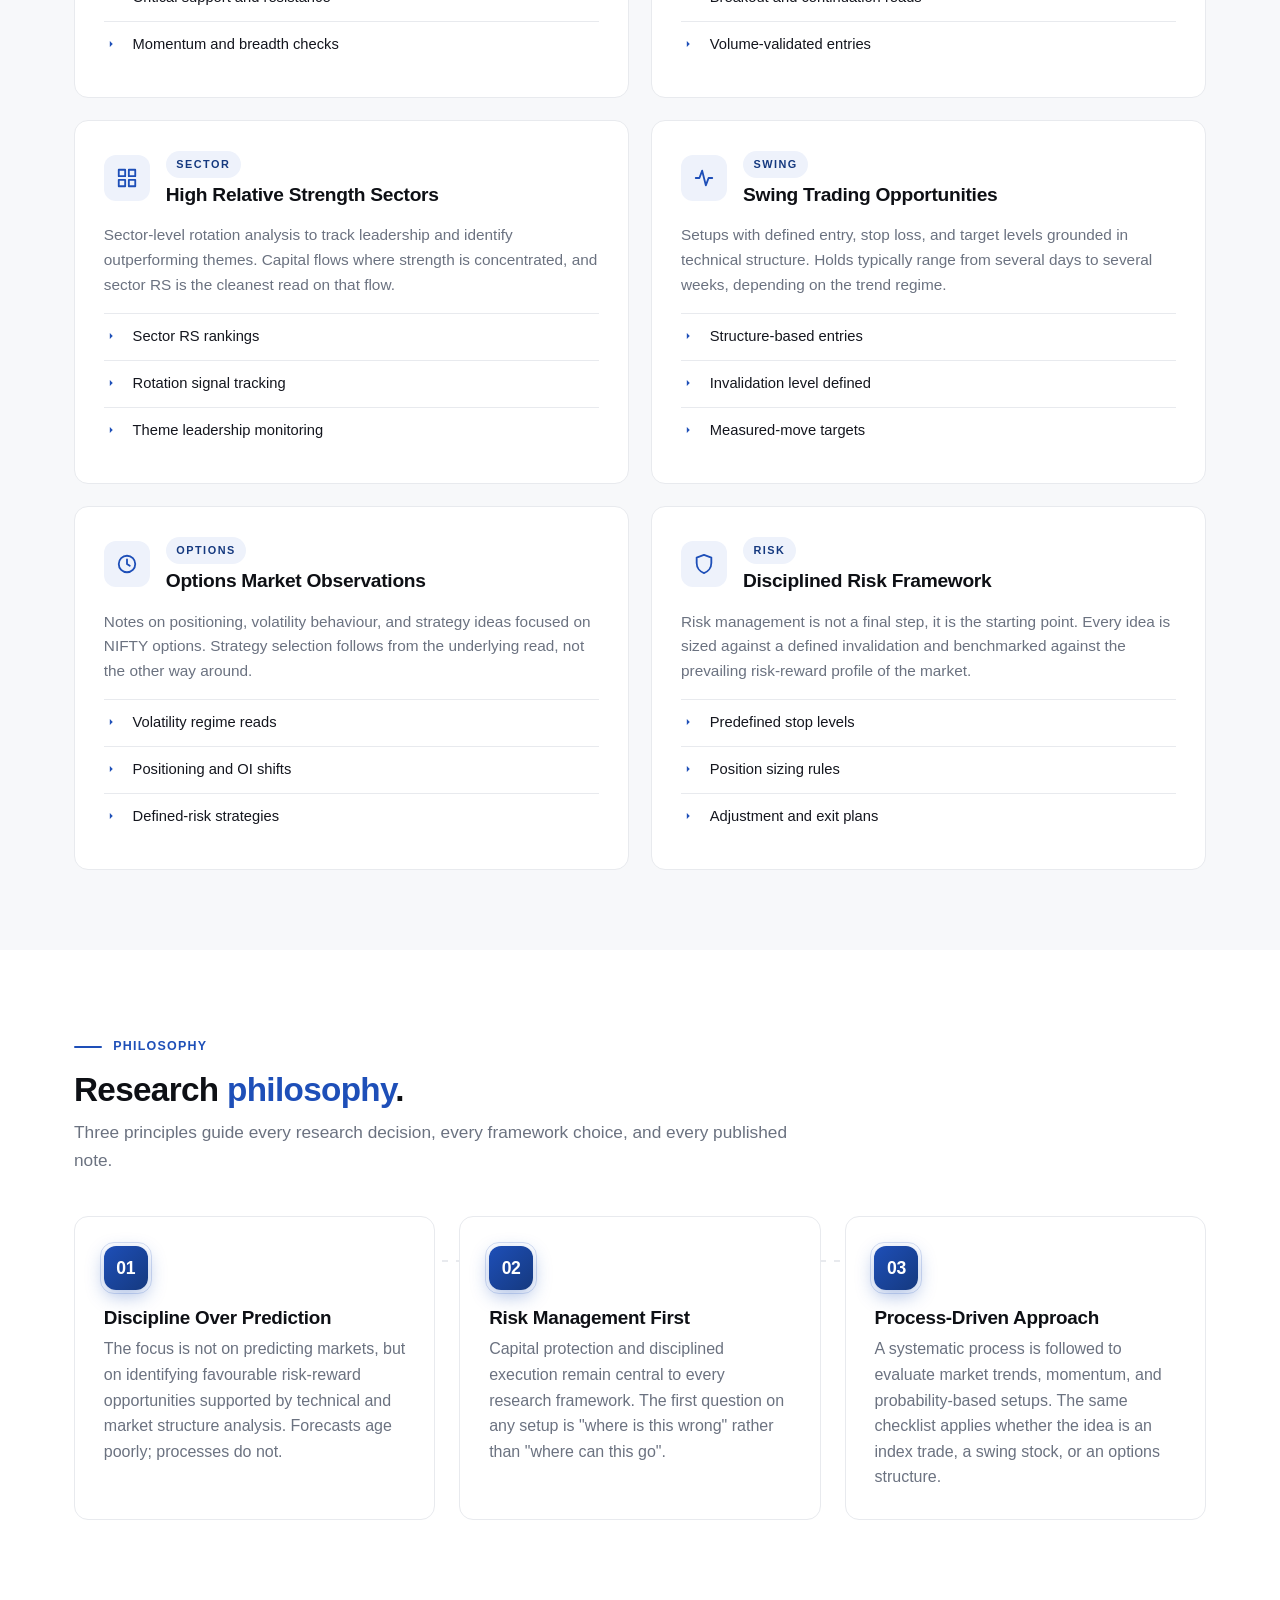
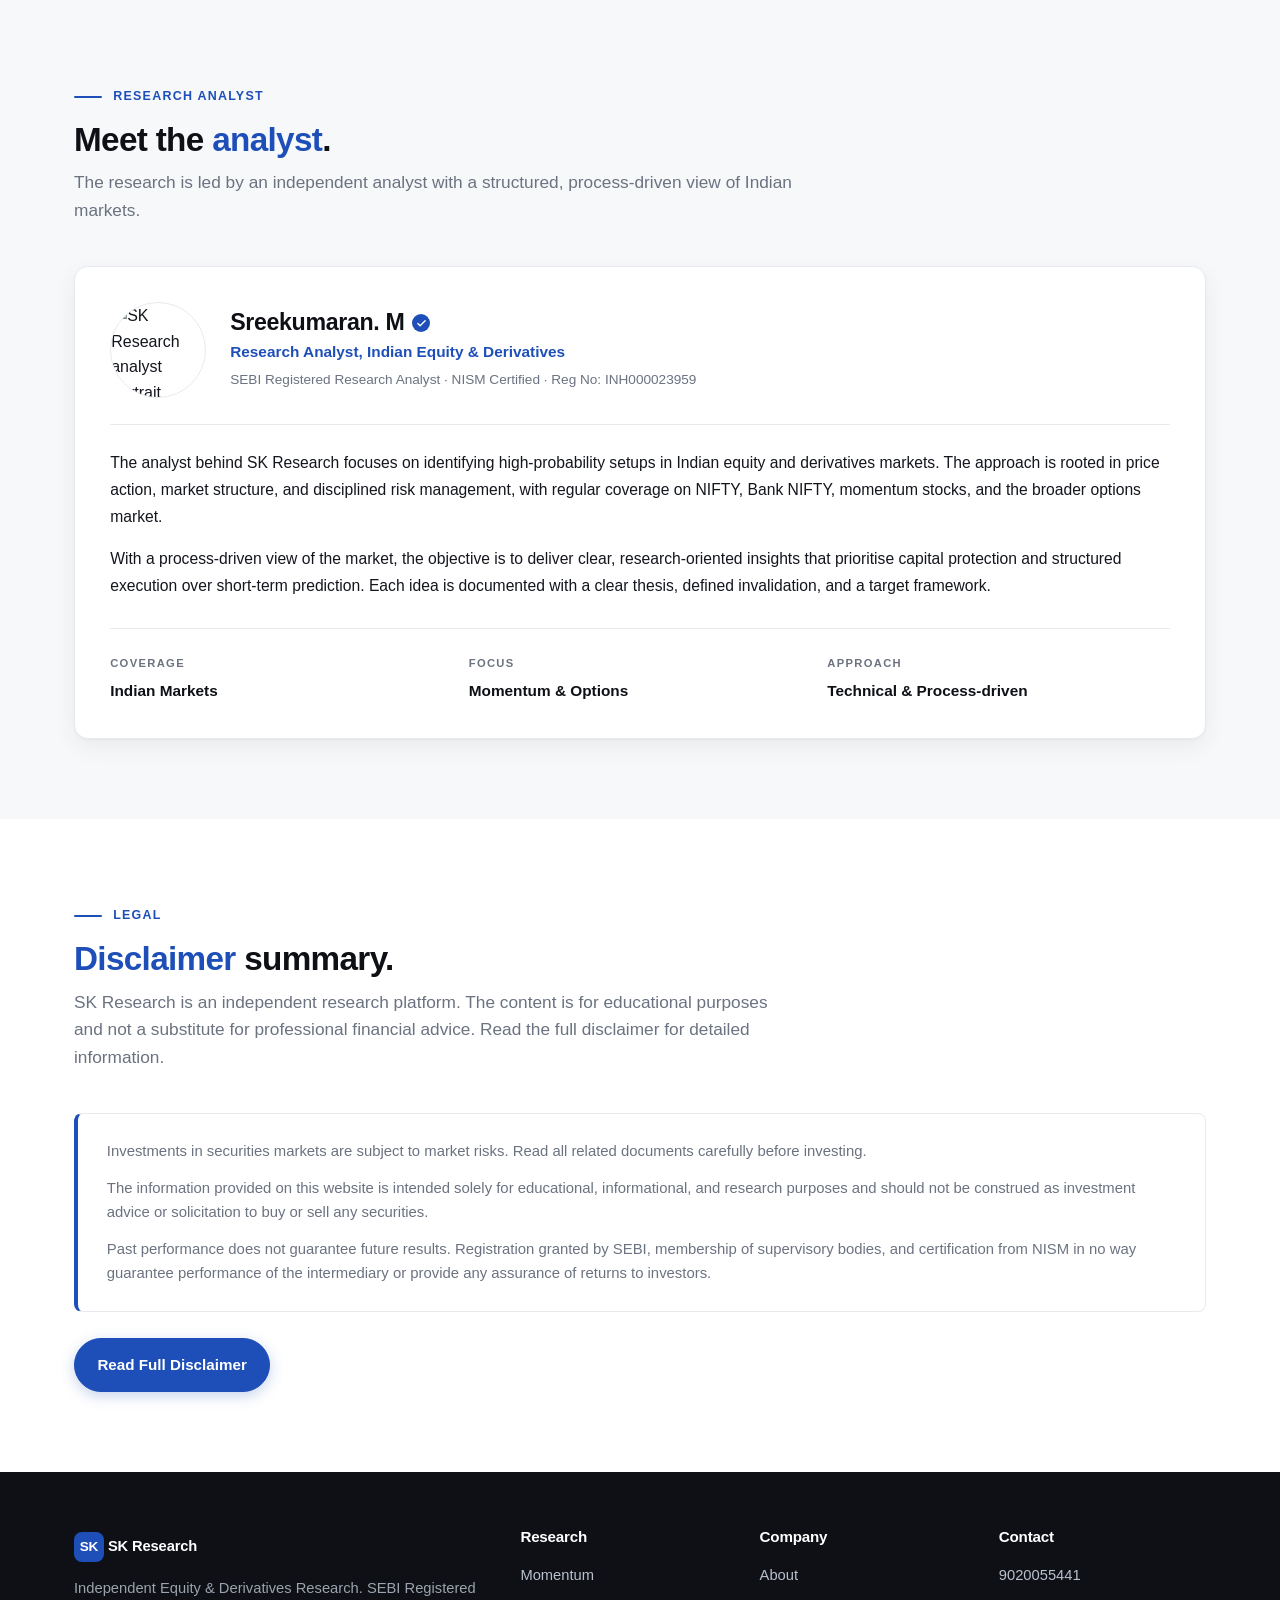
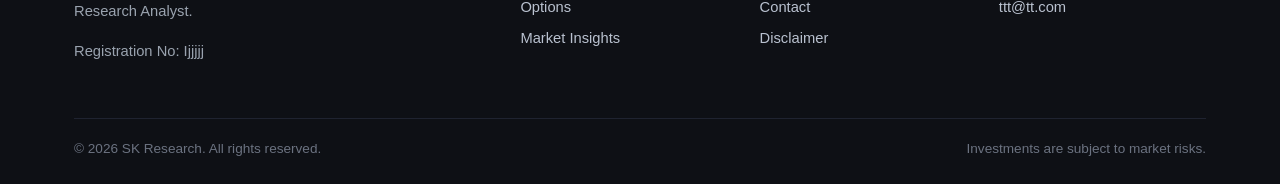
==== commit 83b95743: "Update index.html P" ====
--- a/about/index.html
+++ b/about/index.html
@@ -229,7 +229,7 @@
             </span>
           </div>
           <p class="analyst-title">Research Analyst, Indian Equity &amp; Derivatives</p>
-          <p class="analyst-credential">SEBI Registered Research Analyst &middot; NISM Certified &middot; Reg No: INH</p>
+          <p class="analyst-credential">SEBI Registered Research Analyst &middot; NISM Certified &middot; Reg No: INH000023959</p>
         </div>
       </header>
 
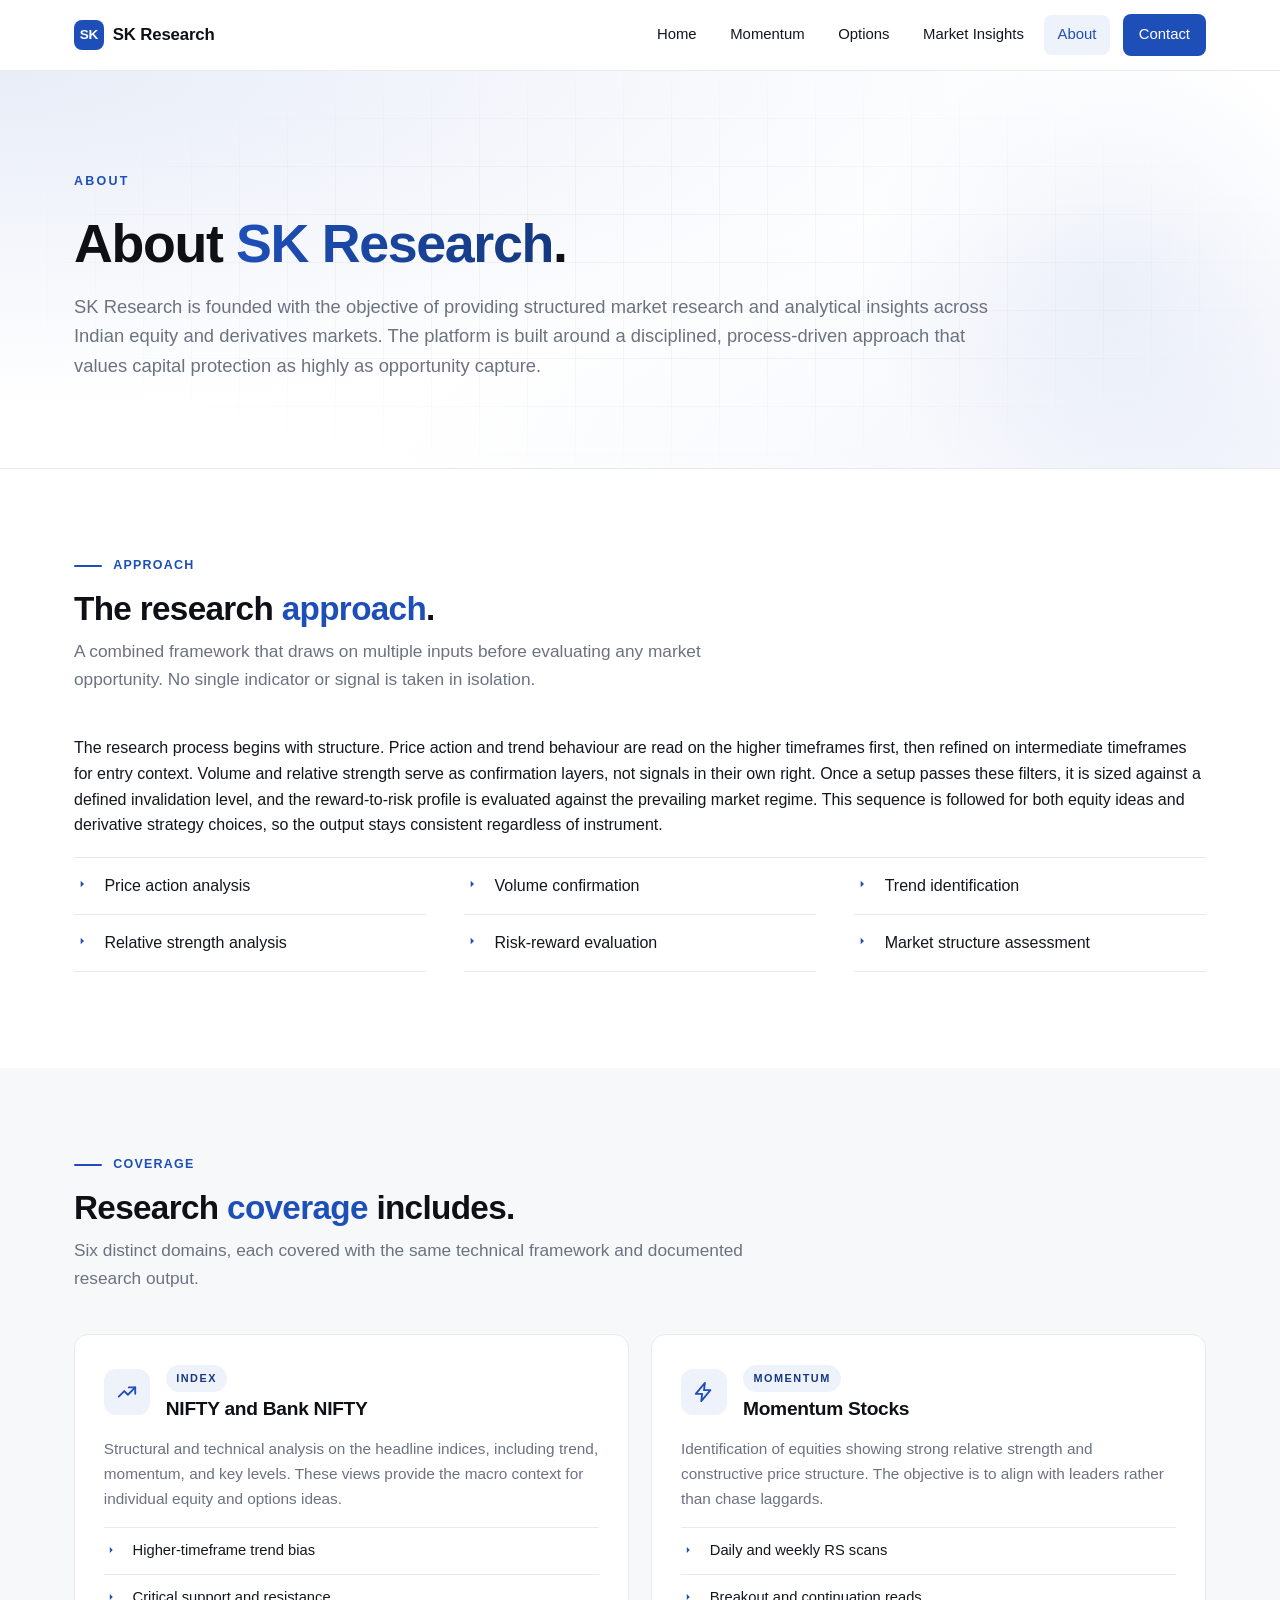
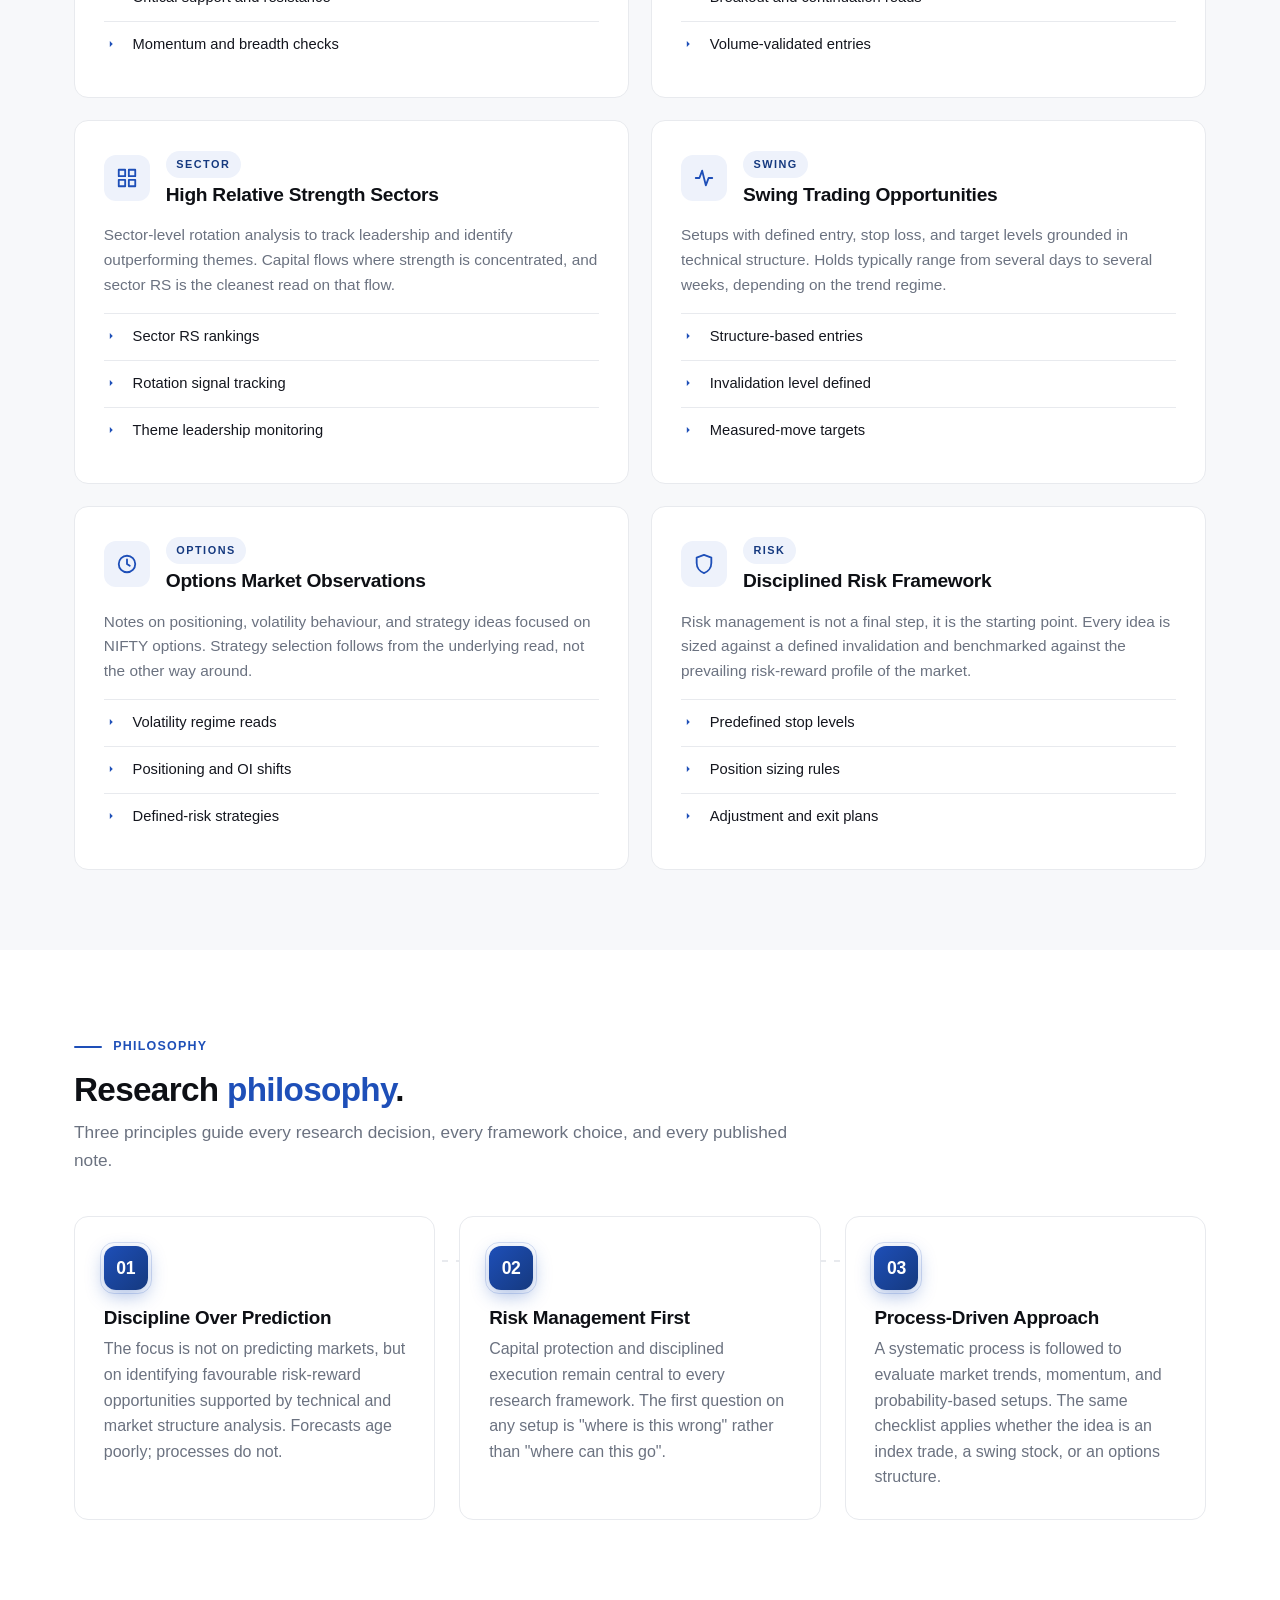
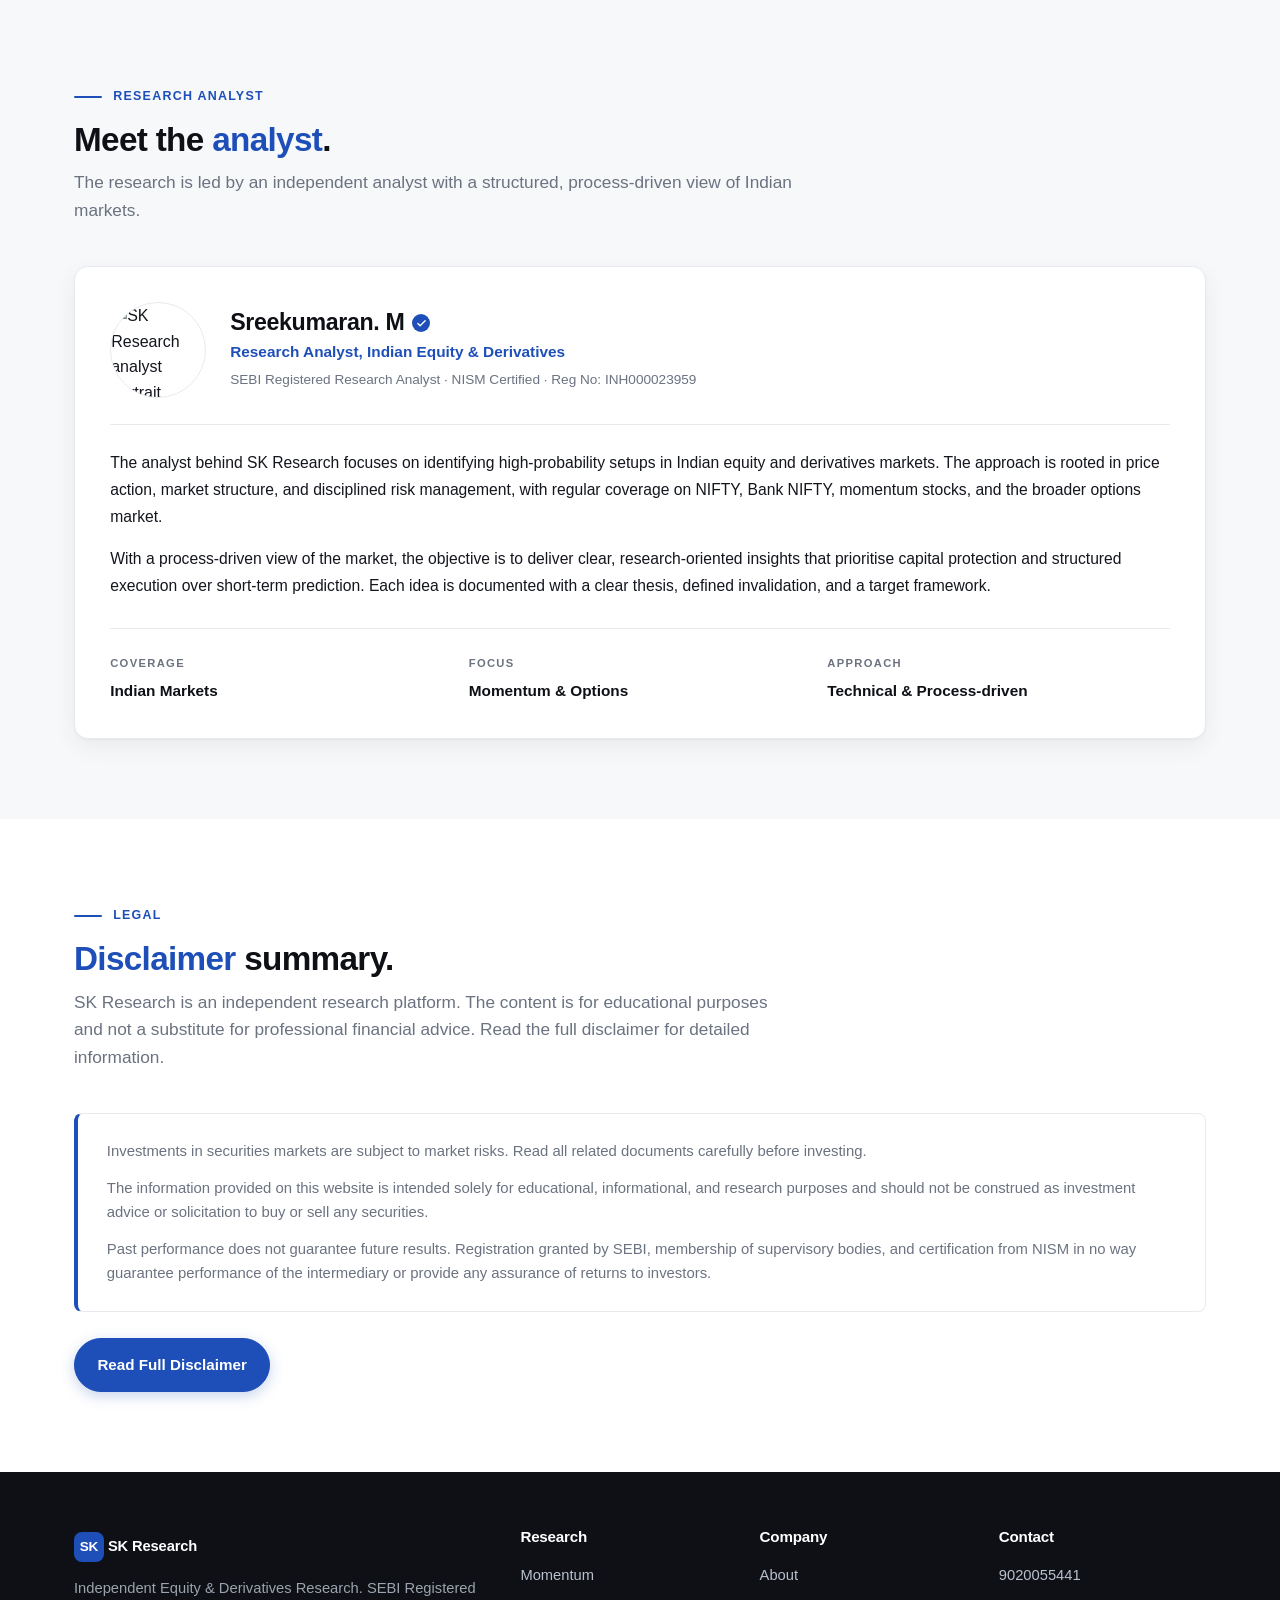
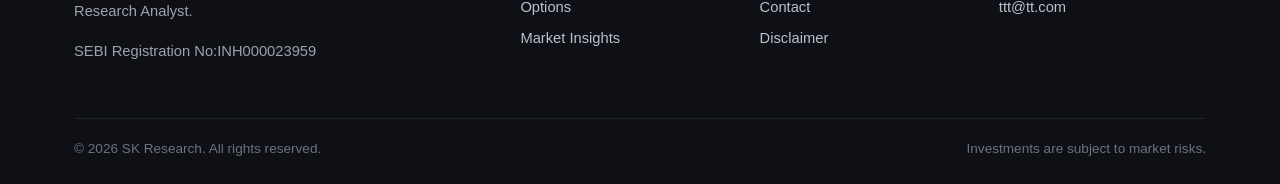
==== commit a49ade2a: "U U" ====
--- a/about/index.html
+++ b/about/index.html
@@ -283,7 +283,7 @@
           SK Research
         </a>
         <p>Independent Equity &amp; Derivatives Research. SEBI Registered Research Analyst.</p>
-        <p>Registration No: Ijjjjj</p>
+        <p>SEBI Registration No:INH000023959</p>
       </div>
       <div>
         <h4>Research</h4>
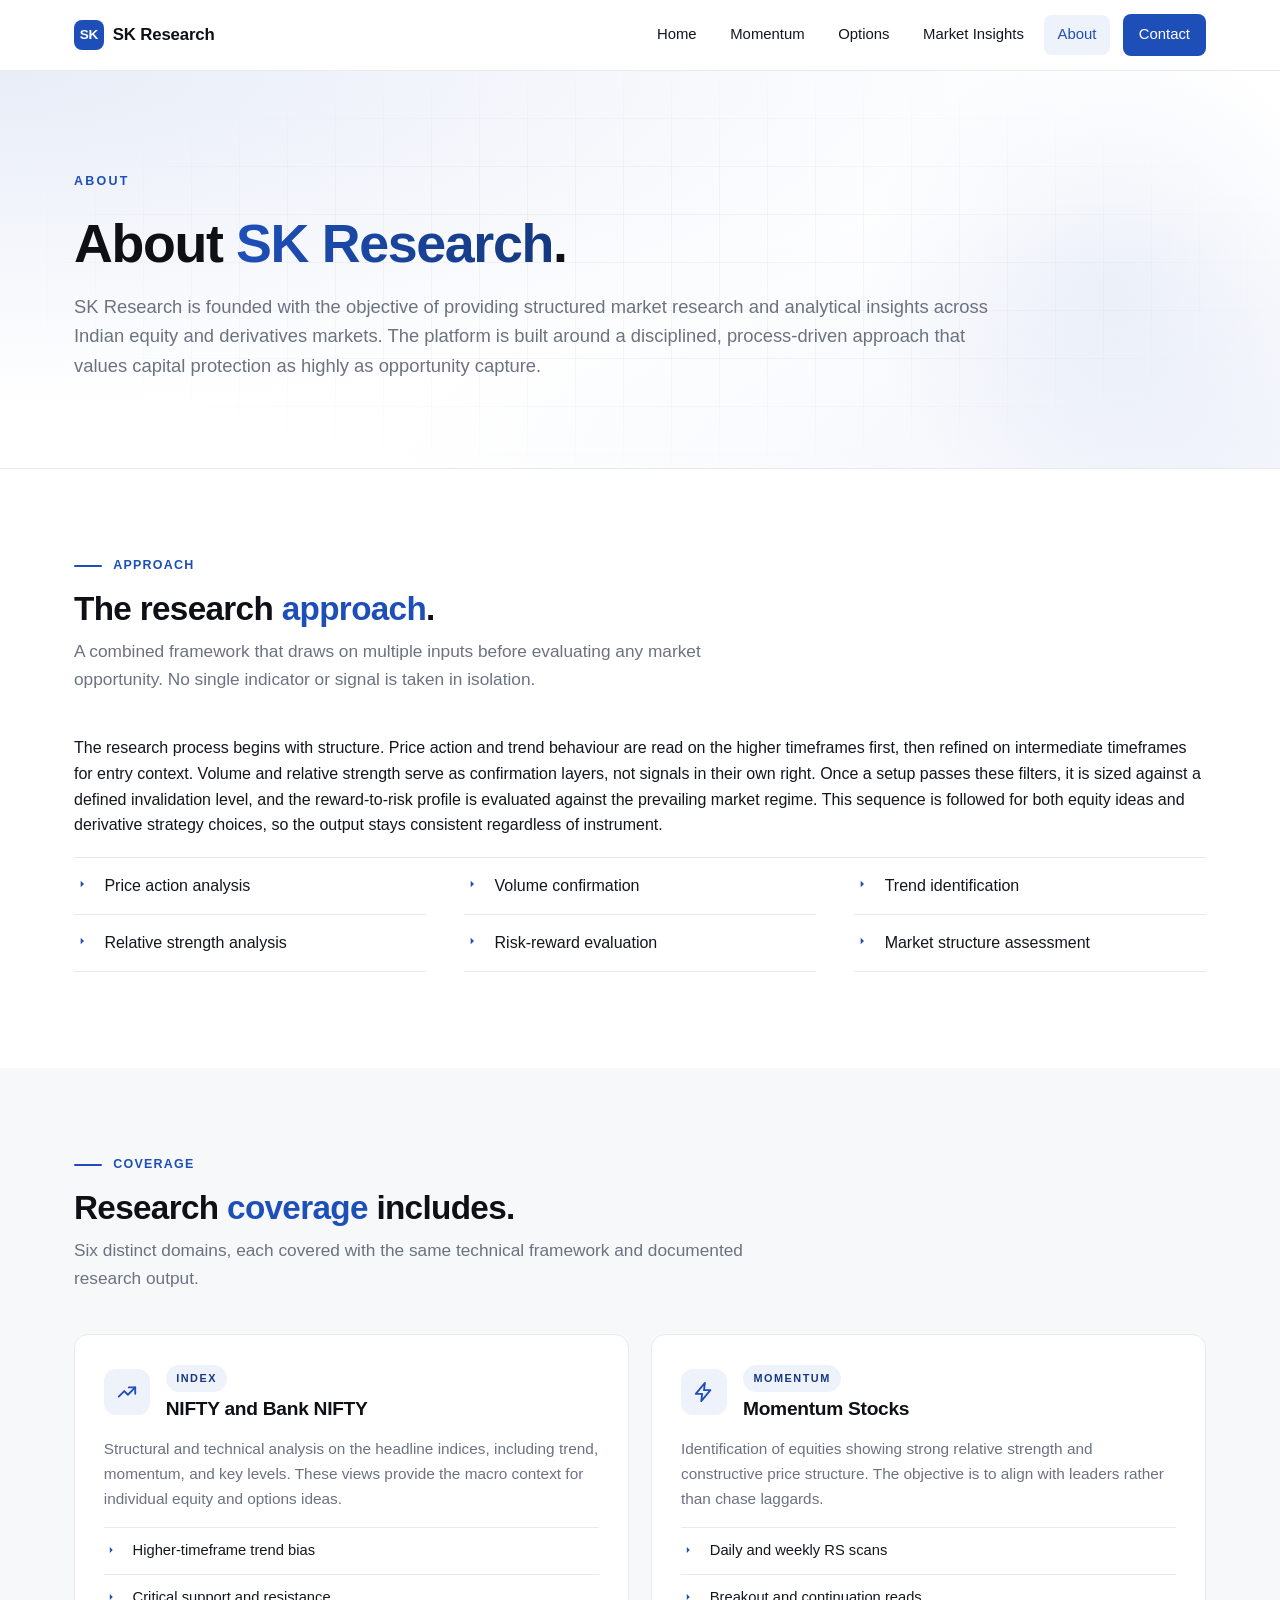
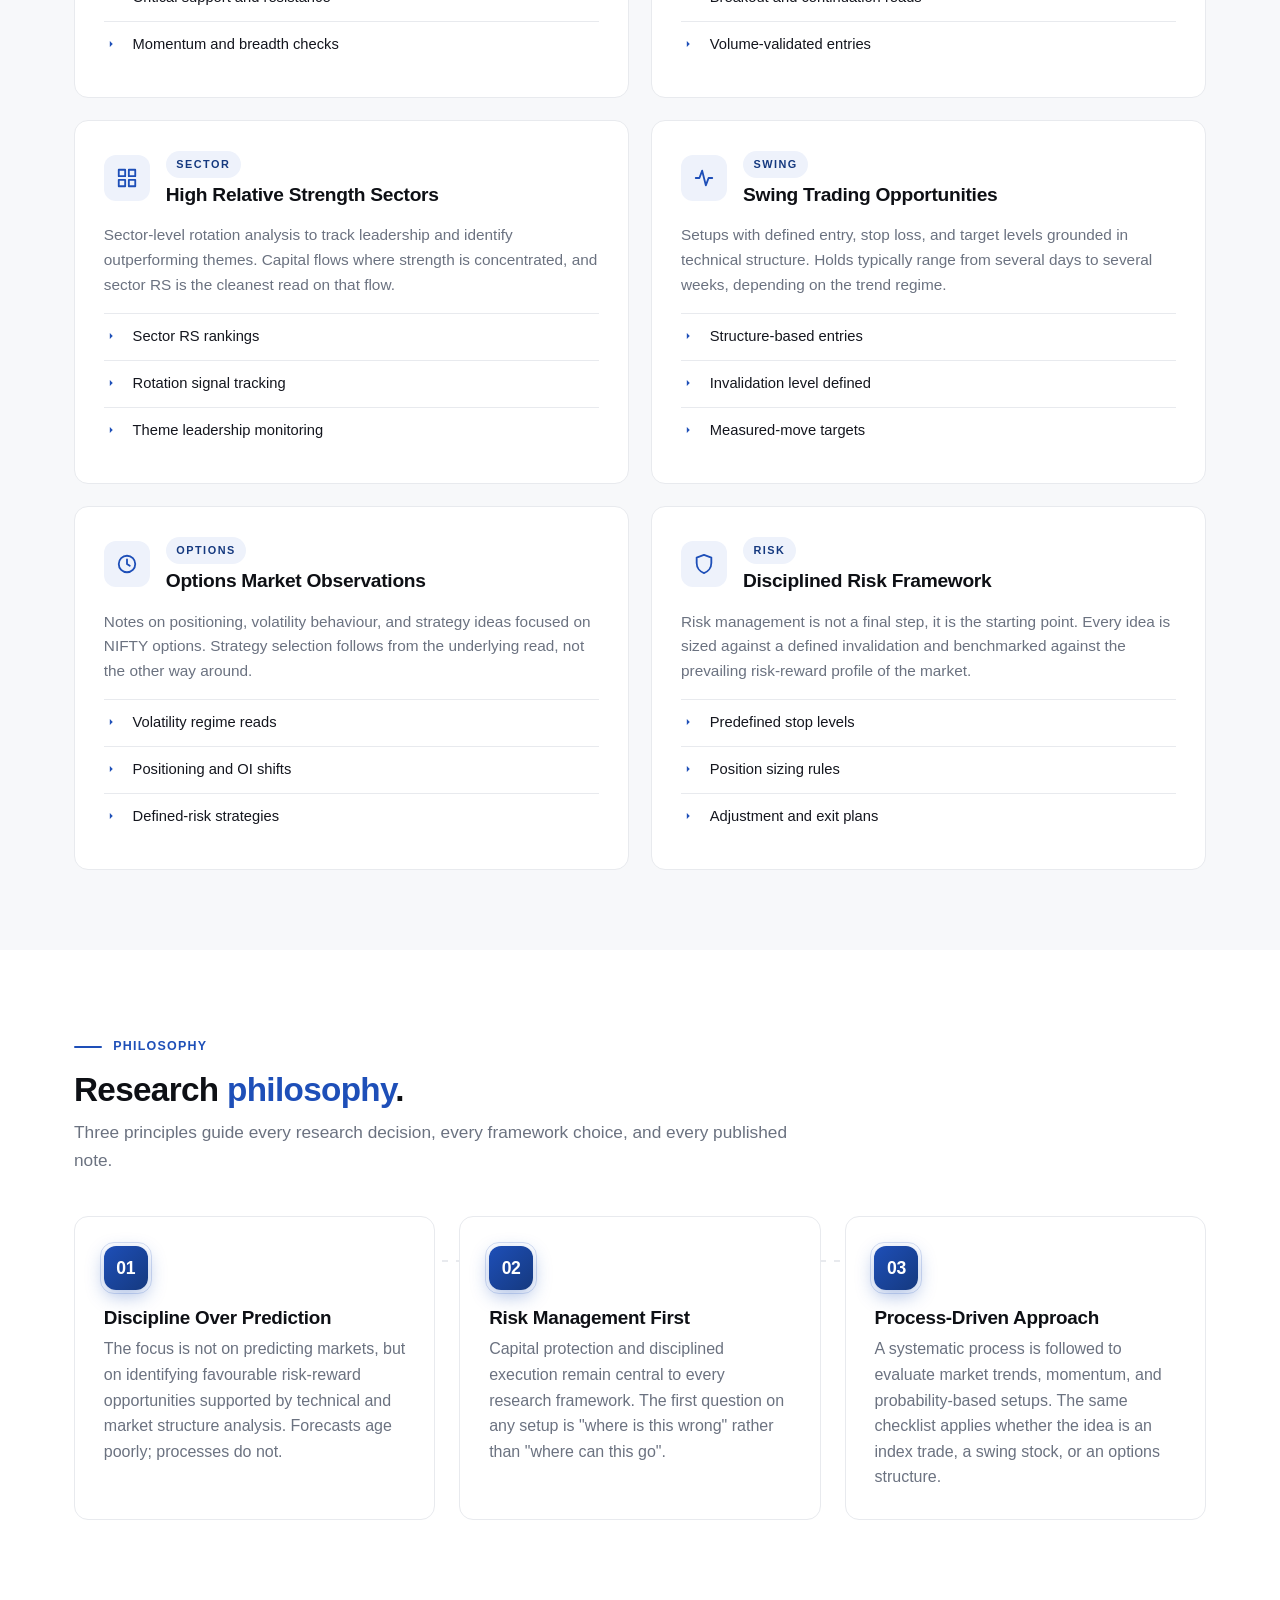
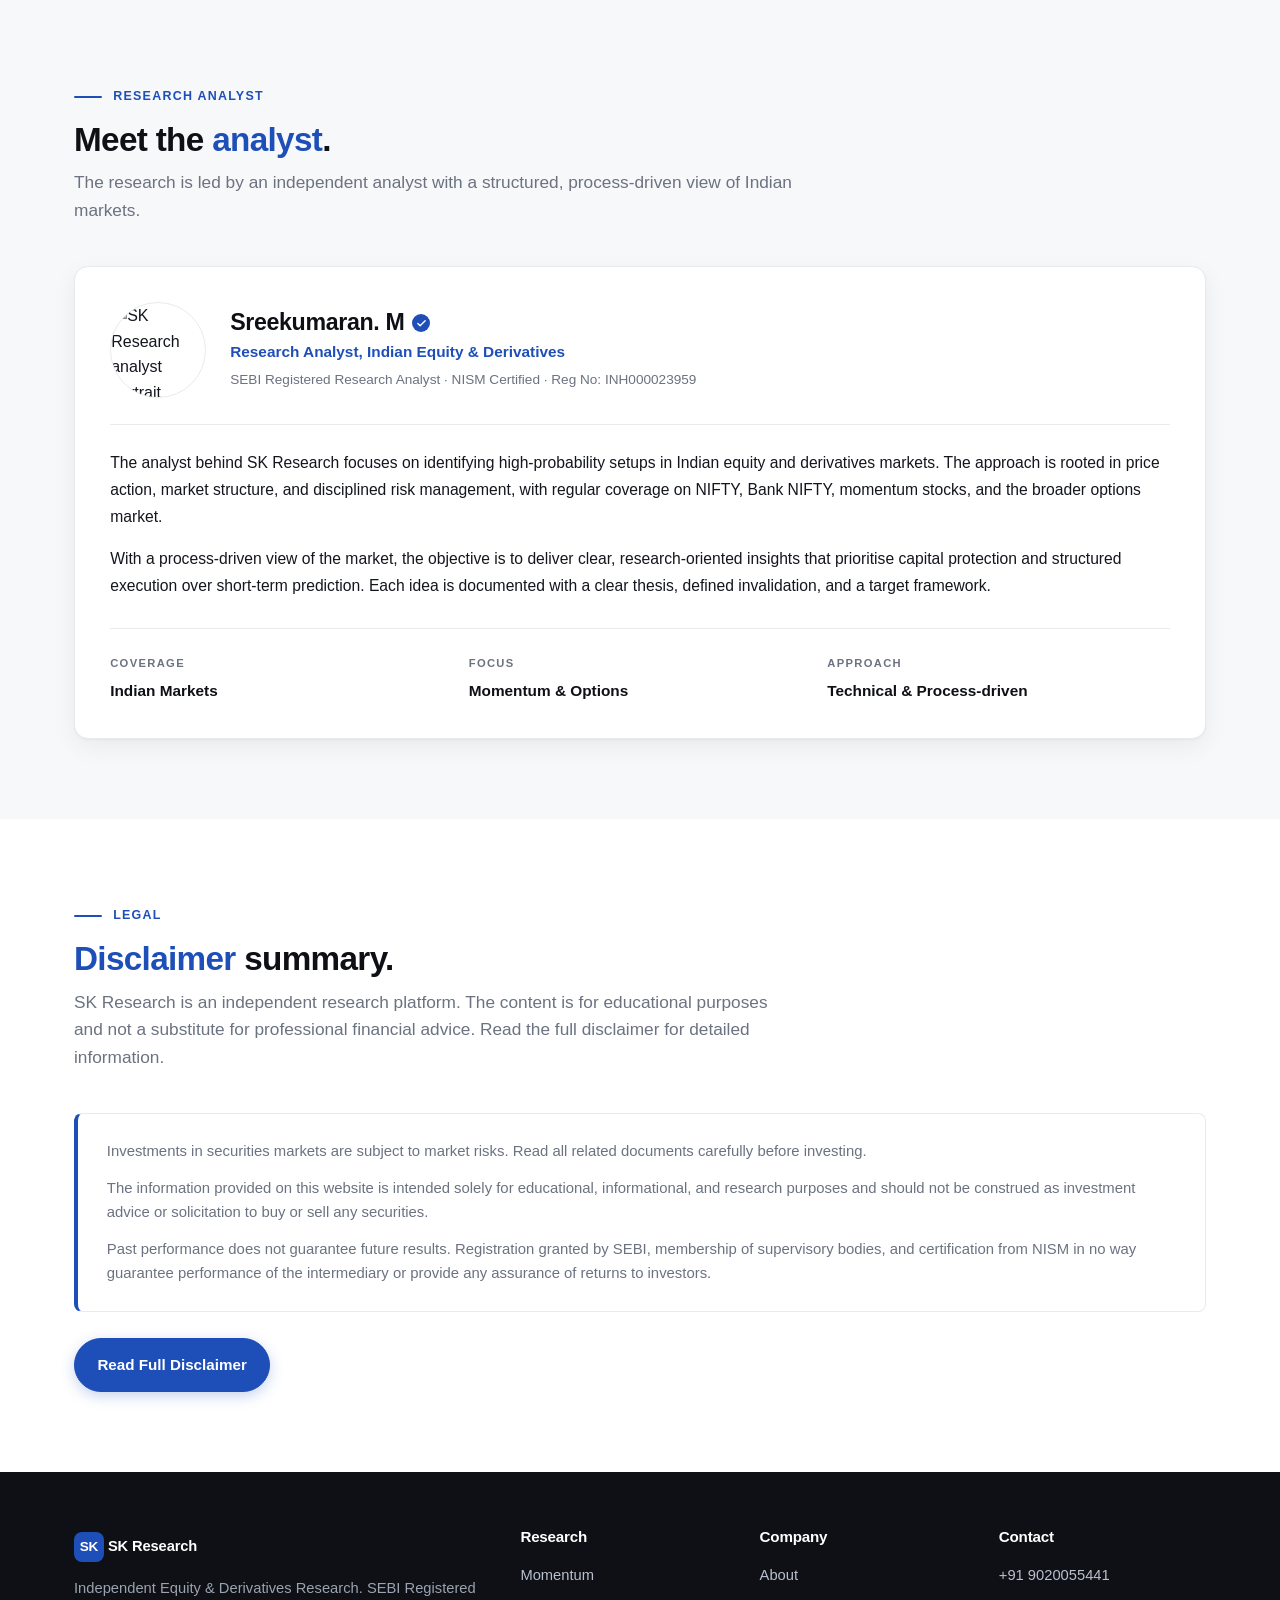
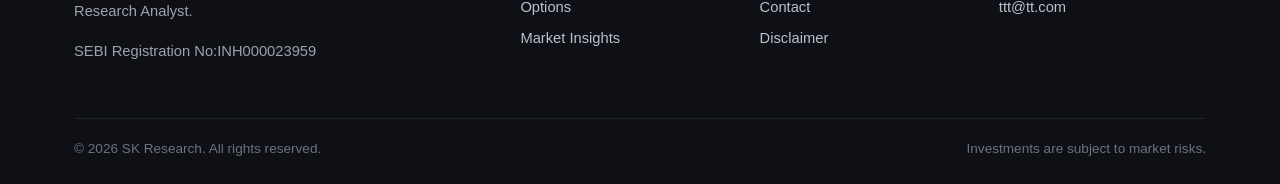
==== commit f3e046c0: "do do" ====
--- a/about/index.html
+++ b/about/index.html
@@ -299,7 +299,7 @@
       </div>
       <div>
         <h4>Contact</h4>
-        <a href="tel:9020055441">9020055441</a>
+        <a href="tel:+91 9020055441"> +91 9020055441</a>
         <a href="mailto:ttt@tt.com">ttt@tt.com</a>
       </div>
     </div>
